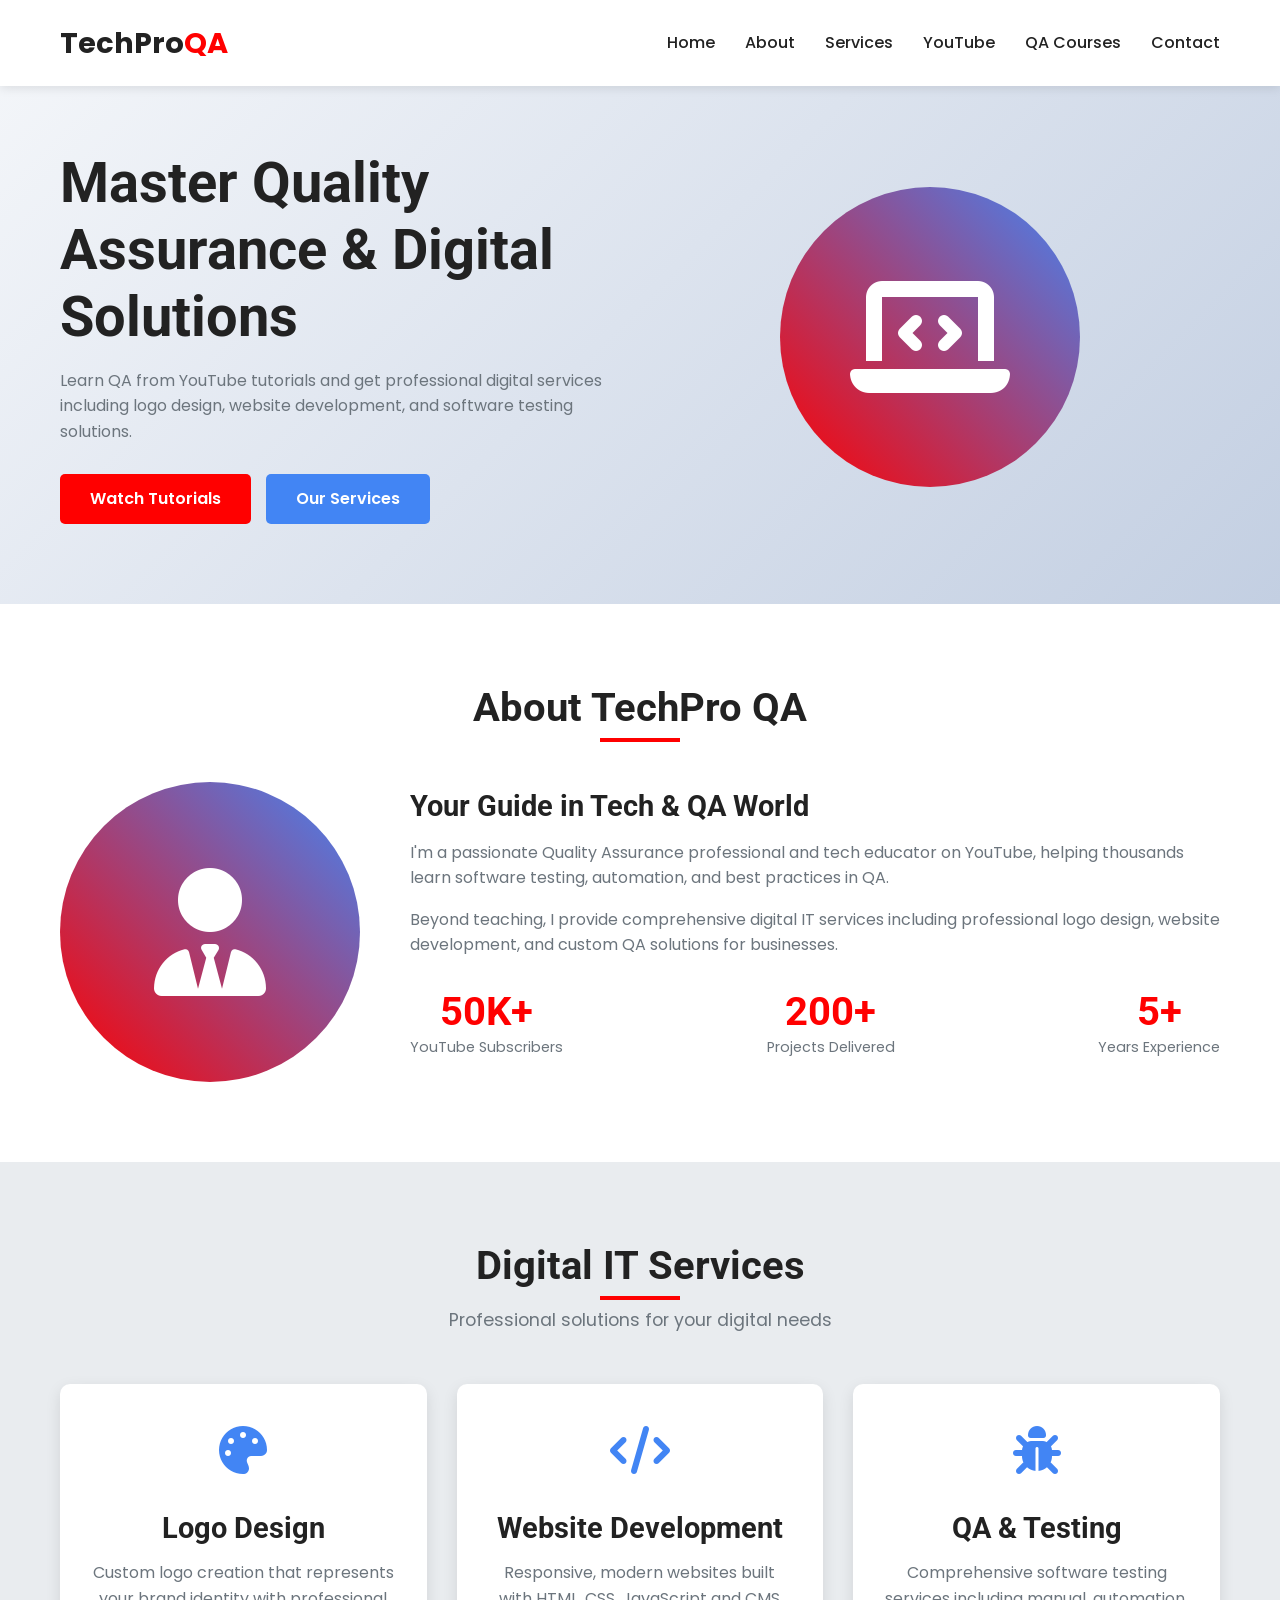
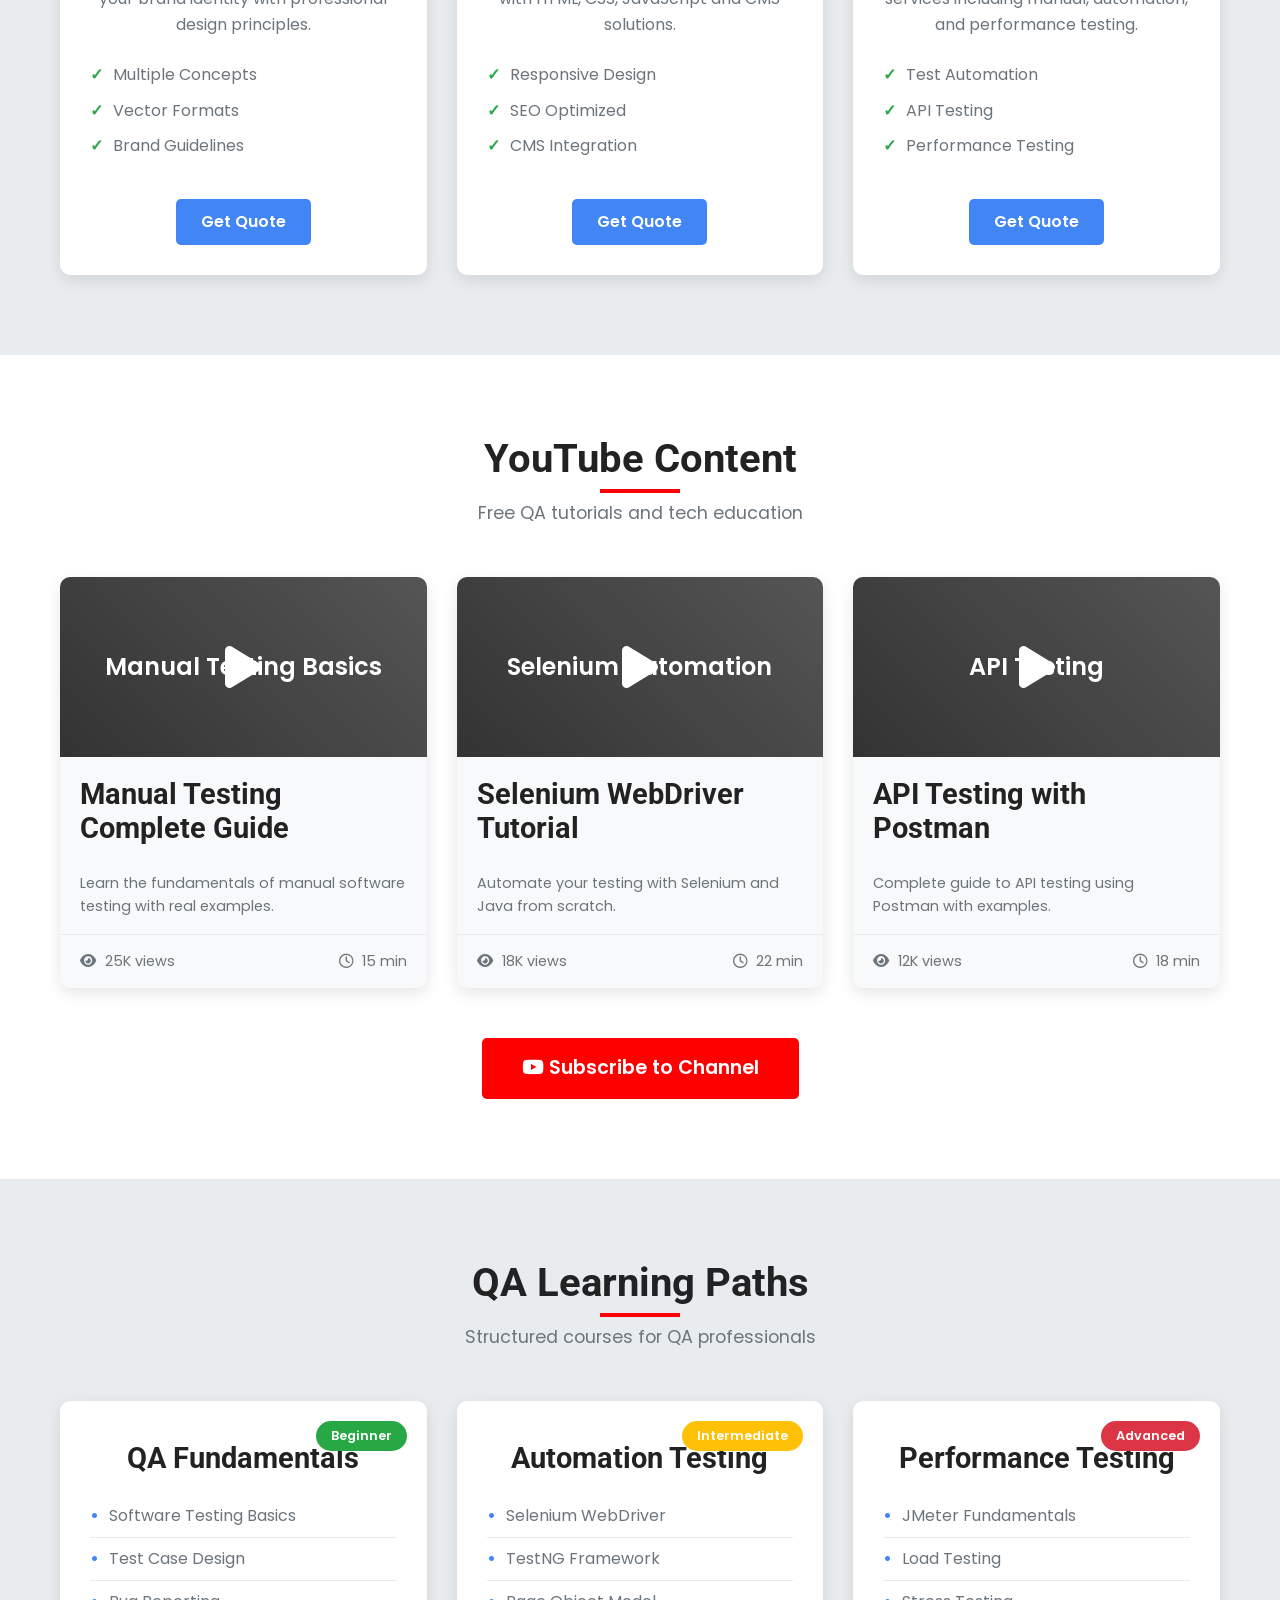
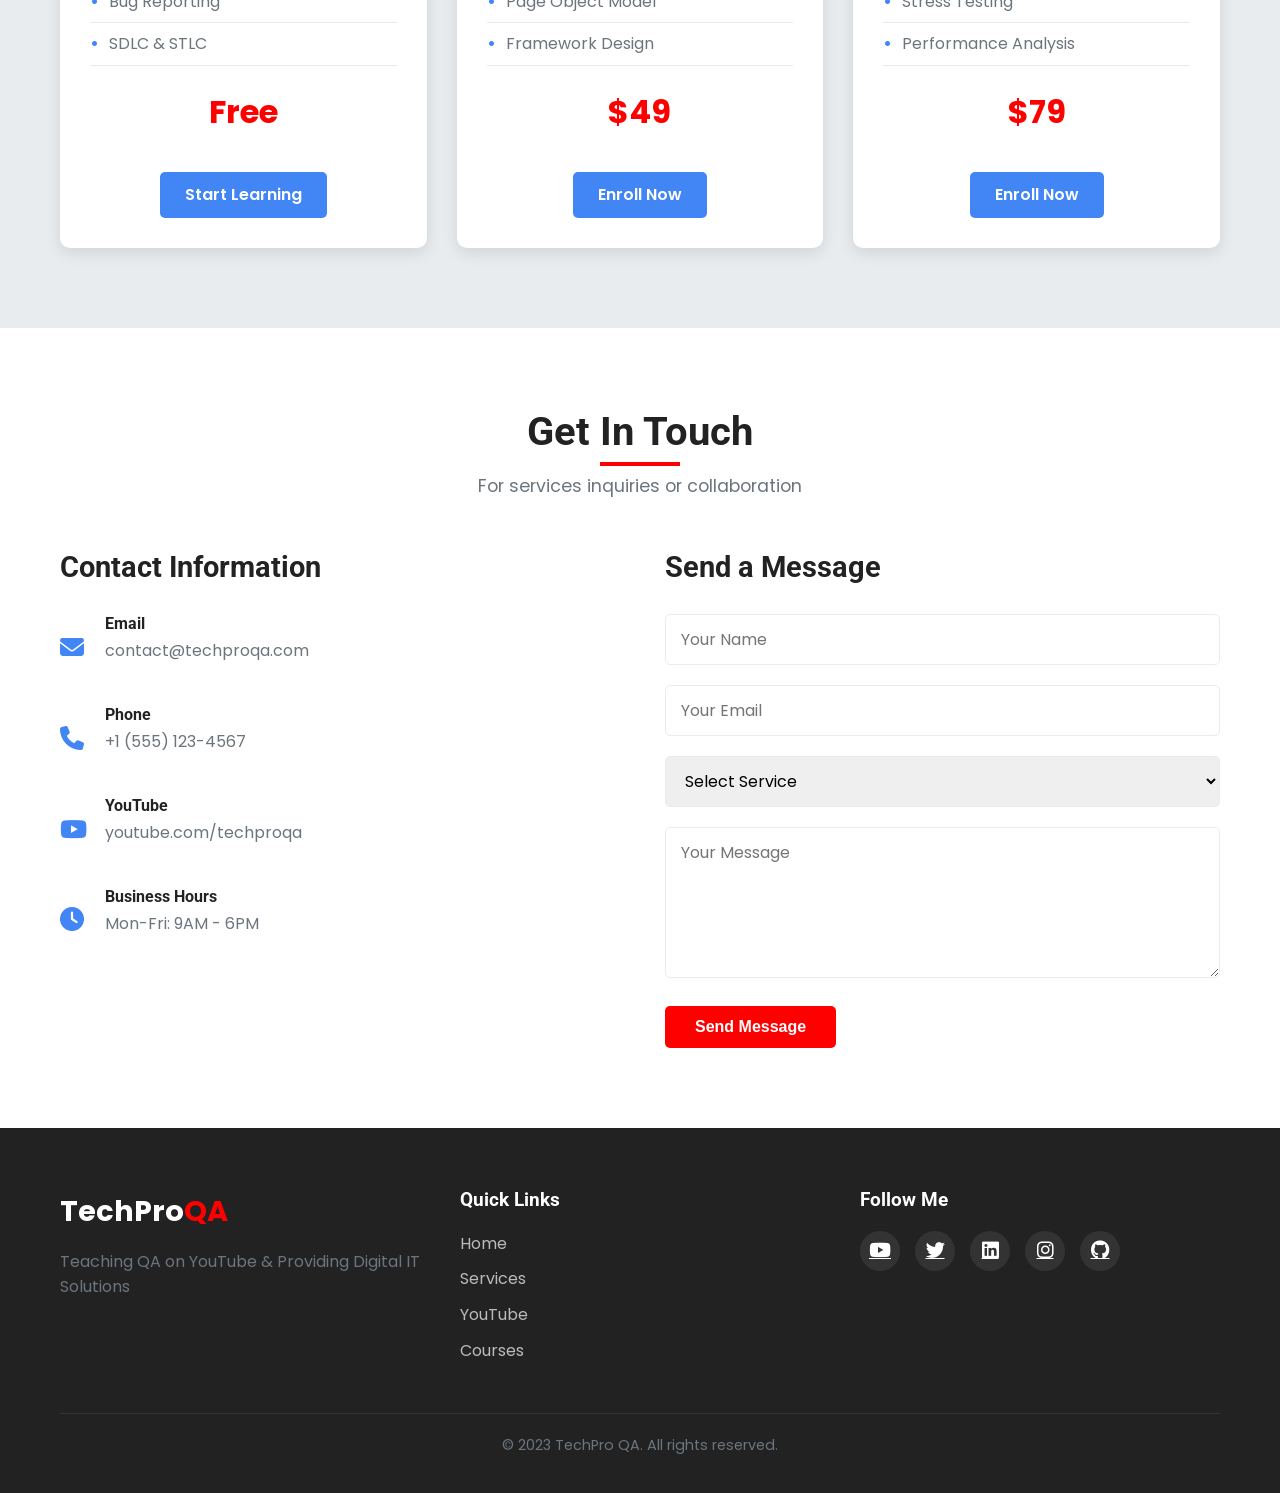
==== index.html @ 47aaaa1b "Add files via upload" ====
<!DOCTYPE html>
<html lang="en">
<head>
    <meta charset="UTF-8">
    <meta name="viewport" content="width=device-width, initial-scale=1.0">
    <title>Cyber Rishimuni QA | YouTube Educator & Digital Services</title>
    <link rel="stylesheet" href="https://cdnjs.cloudflare.com/ajax/libs/font-awesome/6.4.0/css/all.min.css">
    <link rel="stylesheet" href="style.css">
    <link rel="preconnect" href="https://fonts.googleapis.com">
    <link rel="preconnect" href="https://fonts.gstatic.com" crossorigin>
    <link href="https://fonts.googleapis.com/css2?family=Poppins:wght@300;400;500;600;700&family=Roboto:wght@400;500;700&display=swap" rel="stylesheet">
</head>
<body>
    <!-- Navigation -->
    <nav class="navbar">
        <div class="container">
            <a href="#" class="logo">TechPro<span>QA</span></a>
            <div class="nav-toggle" id="navToggle">
                <span></span>
                <span></span>
                <span></span>
            </div>
            <ul class="nav-menu" id="navMenu">
                <li><a href="#home">Home</a></li>
                <li><a href="#about">About</a></li>
                <li><a href="#services">Services</a></li>
                <li><a href="#youtube">YouTube</a></li>
                <li><a href="#courses">QA Courses</a></li>
                <li><a href="#contact">Contact</a></li>
            </ul>
        </div>
    </nav>

    <!-- Hero Section -->
    <section class="hero" id="home">
        <div class="container">
            <div class="hero-content">
                <h1>Master Quality Assurance & Digital Solutions</h1>
                <p>Learn QA from YouTube tutorials and get professional digital services including logo design, website development, and software testing solutions.</p>
                <div class="hero-buttons">
                    <a href="#youtube" class="btn btn-primary">Watch Tutorials</a>
                    <a href="#services" class="btn btn-secondary">Our Services</a>
                </div>
            </div>
            <div class="hero-image">
                <div class="image-placeholder">
                    <i class="fas fa-laptop-code"></i>
                </div>
            </div>
        </div>
    </section>

    <!-- About Section -->
    <section class="about" id="about">
        <div class="container">
            <h2 class="section-title">About TechPro QA</h2>
            <div class="about-content">
                <div class="about-image">
                    <div class="image-placeholder">
                        <i class="fas fa-user-tie"></i>
                    </div>
                </div>
                <div class="about-text">
                    <h3>Your Guide in Tech & QA World</h3>
                    <p>I'm a passionate Quality Assurance professional and tech educator on YouTube, helping thousands learn software testing, automation, and best practices in QA.</p>
                    <p>Beyond teaching, I provide comprehensive digital IT services including professional logo design, website development, and custom QA solutions for businesses.</p>
                    <div class="stats">
                        <div class="stat-item">
                            <h4>50K+</h4>
                            <p>YouTube Subscribers</p>
                        </div>
                        <div class="stat-item">
                            <h4>200+</h4>
                            <p>Projects Delivered</p>
                        </div>
                        <div class="stat-item">
                            <h4>5+</h4>
                            <p>Years Experience</p>
                        </div>
                    </div>
                </div>
            </div>
        </div>
    </section>

    <!-- Services Section -->
    <section class="services" id="services">
        <div class="container">
            <h2 class="section-title">Digital IT Services</h2>
            <p class="section-subtitle">Professional solutions for your digital needs</p>
            
            <div class="services-grid">
                <div class="service-card">
                    <div class="service-icon">
                        <i class="fas fa-palette"></i>
                    </div>
                    <h3>Logo Design</h3>
                    <p>Custom logo creation that represents your brand identity with professional design principles.</p>
                    <ul>
                        <li>Multiple Concepts</li>
                        <li>Vector Formats</li>
                        <li>Brand Guidelines</li>
                    </ul>
                    <a href="#contact" class="btn-service">Get Quote</a>
                </div>
                
                <div class="service-card">
                    <div class="service-icon">
                        <i class="fas fa-code"></i>
                    </div>
                    <h3>Website Development</h3>
                    <p>Responsive, modern websites built with HTML, CSS, JavaScript and CMS solutions.</p>
                    <ul>
                        <li>Responsive Design</li>
                        <li>SEO Optimized</li>
                        <li>CMS Integration</li>
                    </ul>
                    <a href="#contact" class="btn-service">Get Quote</a>
                </div>
                
                <div class="service-card">
                    <div class="service-icon">
                        <i class="fas fa-bug"></i>
                    </div>
                    <h3>QA & Testing</h3>
                    <p>Comprehensive software testing services including manual, automation, and performance testing.</p>
                    <ul>
                        <li>Test Automation</li>
                        <li>API Testing</li>
                        <li>Performance Testing</li>
                    </ul>
                    <a href="#contact" class="btn-service">Get Quote</a>
                </div>
            </div>
        </div>
    </section>

    <!-- YouTube Section -->
    <section class="youtube" id="youtube">
        <div class="container">
            <h2 class="section-title">YouTube Content</h2>
            <p class="section-subtitle">Free QA tutorials and tech education</p>
            
            <div class="video-grid">
                <div class="video-card">
                    <div class="video-thumbnail">
                        <i class="fas fa-play"></i>
                        <div class="thumbnail-placeholder">Manual Testing Basics</div>
                    </div>
                    <h3>Manual Testing Complete Guide</h3>
                    <p>Learn the fundamentals of manual software testing with real examples.</p>
                    <div class="video-meta">
                        <span><i class="fas fa-eye"></i> 25K views</span>
                        <span><i class="far fa-clock"></i> 15 min</span>
                    </div>
                </div>
                
                <div class="video-card">
                    <div class="video-thumbnail">
                        <i class="fas fa-play"></i>
                        <div class="thumbnail-placeholder">Selenium Automation</div>
                    </div>
                    <h3>Selenium WebDriver Tutorial</h3>
                    <p>Automate your testing with Selenium and Java from scratch.</p>
                    <div class="video-meta">
                        <span><i class="fas fa-eye"></i> 18K views</span>
                        <span><i class="far fa-clock"></i> 22 min</span>
                    </div>
                </div>
                
                <div class="video-card">
                    <div class="video-thumbnail">
                        <i class="fas fa-play"></i>
                        <div class="thumbnail-placeholder">API Testing</div>
                    </div>
                    <h3>API Testing with Postman</h3>
                    <p>Complete guide to API testing using Postman with examples.</p>
                    <div class="video-meta">
                        <span><i class="fas fa-eye"></i> 12K views</span>
                        <span><i class="far fa-clock"></i> 18 min</span>
                    </div>
                </div>
            </div>
            
            <div class="youtube-cta">
                <a href="https://youtube.com" target="_blank" class="btn btn-youtube">
                    <i class="fab fa-youtube"></i> Subscribe to Channel
                </a>
            </div>
        </div>
    </section>

    <!-- Courses Section -->
    <section class="courses" id="courses">
        <div class="container">
            <h2 class="section-title">QA Learning Paths</h2>
            <p class="section-subtitle">Structured courses for QA professionals</p>
            
            <div class="courses-grid">
                <div class="course-card">
                    <div class="course-level beginner">Beginner</div>
                    <h3>QA Fundamentals</h3>
                    <ul>
                        <li>Software Testing Basics</li>
                        <li>Test Case Design</li>
                        <li>Bug Reporting</li>
                        <li>SDLC & STLC</li>
                    </ul>
                    <div class="course-price">Free</div>
                    <a href="#" class="btn-course">Start Learning</a>
                </div>
                
                <div class="course-card">
                    <div class="course-level intermediate">Intermediate</div>
                    <h3>Automation Testing</h3>
                    <ul>
                        <li>Selenium WebDriver</li>
                        <li>TestNG Framework</li>
                        <li>Page Object Model</li>
                        <li>Framework Design</li>
                    </ul>
                    <div class="course-price">$49</div>
                    <a href="#" class="btn-course">Enroll Now</a>
                </div>
                
                <div class="course-card">
                    <div class="course-level advanced">Advanced</div>
                    <h3>Performance Testing</h3>
                    <ul>
                        <li>JMeter Fundamentals</li>
                        <li>Load Testing</li>
                        <li>Stress Testing</li>
                        <li>Performance Analysis</li>
                    </ul>
                    <div class="course-price">$79</div>
                    <a href="#" class="btn-course">Enroll Now</a>
                </div>
            </div>
        </div>
    </section>

    <!-- Contact Section -->
    <section class="contact" id="contact">
        <div class="container">
            <h2 class="section-title">Get In Touch</h2>
            <p class="section-subtitle">For services inquiries or collaboration</p>
            
            <div class="contact-container">
                <div class="contact-info">
                    <h3>Contact Information</h3>
                    <div class="contact-item">
                        <i class="fas fa-envelope"></i>
                        <div>
                            <h4>Email</h4>
                            <p>contact@techproqa.com</p>
                        </div>
                    </div>
                    <div class="contact-item">
                        <i class="fas fa-phone"></i>
                        <div>
                            <h4>Phone</h4>
                            <p>+1 (555) 123-4567</p>
                        </div>
                    </div>
                    <div class="contact-item">
                        <i class="fab fa-youtube"></i>
                        <div>
                            <h4>YouTube</h4>
                            <p>youtube.com/techproqa</p>
                        </div>
                    </div>
                    <div class="contact-item">
                        <i class="fas fa-clock"></i>
                        <div>
                            <h4>Business Hours</h4>
                            <p>Mon-Fri: 9AM - 6PM</p>
                        </div>
                    </div>
                </div>
                
                <div class="contact-form">
                    <h3>Send a Message</h3>
                    <form id="contactForm">
                        <div class="form-group">
                            <input type="text" id="name" placeholder="Your Name" required>
                        </div>
                        <div class="form-group">
                            <input type="email" id="email" placeholder="Your Email" required>
                        </div>
                        <div class="form-group">
                            <select id="service" required>
                                <option value="">Select Service</option>
                                <option value="logo">Logo Design</option>
                                <option value="website">Website Development</option>
                                <option value="qa">QA Services</option>
                                <option value="collab">YouTube Collaboration</option>
                                <option value="other">Other</option>
                            </select>
                        </div>
                        <div class="form-group">
                            <textarea id="message" rows="5" placeholder="Your Message" required></textarea>
                        </div>
                        <button type="submit" class="btn btn-primary">Send Message</button>
                    </form>
                </div>
            </div>
        </div>
    </section>

    <!-- Footer -->
    <footer class="footer">
        <div class="container">
            <div class="footer-content">
                <div class="footer-logo">
                    <a href="#" class="logo">TechPro<span>QA</span></a>
                    <p>Teaching QA on YouTube & Providing Digital IT Solutions</p>
                </div>
                <div class="footer-links">
                    <h4>Quick Links</h4>
                    <ul>
                        <li><a href="#home">Home</a></li>
                        <li><a href="#services">Services</a></li>
                        <li><a href="#youtube">YouTube</a></li>
                        <li><a href="#courses">Courses</a></li>
                    </ul>
                </div>
                <div class="footer-social">
                    <h4>Follow Me</h4>
                    <div class="social-icons">
                        <a href="#"><i class="fab fa-youtube"></i></a>
                        <a href="#"><i class="fab fa-twitter"></i></a>
                        <a href="#"><i class="fab fa-linkedin"></i></a>
                        <a href="#"><i class="fab fa-instagram"></i></a>
                        <a href="#"><i class="fab fa-github"></i></a>
                    </div>
                </div>
            </div>
            <div class="footer-bottom">
                <p>&copy; 2023 TechPro QA. All rights reserved.</p>
            </div>
        </div>
    </footer>

    <script src="script.js"></script>
</body>
</html>
---- style.css ----
/* Reset & Base Styles */
* {
    margin: 0;
    padding: 0;
    box-sizing: border-box;
}

:root {
    --primary: #FF0000;
    --secondary: #4285F4;
    --dark: #222222;
    --light: #f8f9fa;
    --gray: #6c757d;
    --light-gray: #e9ecef;
    --success: #28a745;
    --warning: #ffc107;
    --danger: #dc3545;
}

body {
    font-family: 'Poppins', sans-serif;
    line-height: 1.6;
    color: var(--dark);
    background-color: var(--light);
}

.container {
    width: 100%;
    max-width: 1200px;
    margin: 0 auto;
    padding: 0 20px;
}

/* Typography */
h1, h2, h3, h4 {
    font-family: 'Roboto', sans-serif;
    font-weight: 700;
    line-height: 1.2;
}

h1 {
    font-size: 3.5rem;
    margin-bottom: 1rem;
}

h2 {
    font-size: 2.5rem;
    margin-bottom: 1rem;
}

h3 {
    font-size: 1.8rem;
    margin-bottom: 1rem;
}

p {
    margin-bottom: 1rem;
    color: var(--gray);
}

.section-title {
    text-align: center;
    margin-bottom: 1rem;
    position: relative;
}

.section-title::after {
    content: '';
    position: absolute;
    bottom: -10px;
    left: 50%;
    transform: translateX(-50%);
    width: 80px;
    height: 4px;
    background: var(--primary);
}

.section-subtitle {
    text-align: center;
    margin-bottom: 3rem;
    font-size: 1.1rem;
}

/* Buttons */
.btn {
    display: inline-block;
    padding: 12px 30px;
    border-radius: 5px;
    text-decoration: none;
    font-weight: 600;
    transition: all 0.3s ease;
    border: none;
    cursor: pointer;
    font-size: 1rem;
}

.btn-primary {
    background-color: var(--primary);
    color: white;
}

.btn-primary:hover {
    background-color: #cc0000;
    transform: translateY(-3px);
    box-shadow: 0 10px 20px rgba(255, 0, 0, 0.2);
}

.btn-secondary {
    background-color: var(--secondary);
    color: white;
}

.btn-secondary:hover {
    background-color: #3367d6;
    transform: translateY(-3px);
}

.btn-youtube {
    background-color: var(--primary);
    color: white;
    font-size: 1.2rem;
    padding: 15px 40px;
}

.btn-youtube:hover {
    background-color: #cc0000;
    transform: scale(1.05);
}

.btn-service, .btn-course {
    display: inline-block;
    padding: 10px 25px;
    background-color: var(--secondary);
    color: white;
    text-decoration: none;
    border-radius: 5px;
    font-weight: 600;
    margin-top: 15px;
    transition: all 0.3s ease;
}

.btn-service:hover, .btn-course:hover {
    background-color: #3367d6;
    transform: translateY(-3px);
}

/* Navigation */
.navbar {
    background-color: white;
    box-shadow: 0 2px 10px rgba(0, 0, 0, 0.1);
    position: fixed;
    top: 0;
    left: 0;
    width: 100%;
    z-index: 1000;
}

.navbar .container {
    display: flex;
    justify-content: space-between;
    align-items: center;
    padding: 20px;
}

.logo {
    font-size: 1.8rem;
    font-weight: 700;
    text-decoration: none;
    color: var(--dark);
}

.logo span {
    color: var(--primary);
}

.nav-menu {
    display: flex;
    list-style: none;
}

.nav-menu li {
    margin-left: 30px;
}

.nav-menu a {
    text-decoration: none;
    color: var(--dark);
    font-weight: 500;
    transition: color 0.3s ease;
}

.nav-menu a:hover {
    color: var(--primary);
}

.nav-toggle {
    display: none;
    flex-direction: column;
    cursor: pointer;
}

.nav-toggle span {
    width: 25px;
    height: 3px;
    background-color: var(--dark);
    margin: 3px 0;
    transition: 0.3s;
}

/* Hero Section */
.hero {
    padding: 150px 0 80px;
    background: linear-gradient(135deg, #f5f7fa 0%, #c3cfe2 100%);
}

.hero .container {
    display: flex;
    align-items: center;
    justify-content: space-between;
}

.hero-content {
    flex: 1;
    max-width: 600px;
}

.hero-image {
    flex: 1;
    display: flex;
    justify-content: center;
}

.image-placeholder {
    width: 300px;
    height: 300px;
    background: linear-gradient(45deg, var(--primary), var(--secondary));
    border-radius: 50%;
    display: flex;
    align-items: center;
    justify-content: center;
    color: white;
    font-size: 8rem;
}

.hero-buttons {
    display: flex;
    gap: 15px;
    margin-top: 30px;
}

/* About Section */
.about {
    padding: 80px 0;
    background-color: white;
}

.about-content {
    display: flex;
    align-items: center;
    gap: 50px;
    margin-top: 50px;
}

.about-text {
    flex: 1;
}

.stats {
    display: flex;
    justify-content: space-between;
    margin-top: 30px;
}

.stat-item {
    text-align: center;
}

.stat-item h4 {
    font-size: 2.5rem;
    color: var(--primary);
}

.stat-item p {
    font-size: 0.9rem;
    color: var(--gray);
}

/* Services Section */
.services {
    padding: 80px 0;
    background-color: var(--light-gray);
}

.services-grid {
    display: grid;
    grid-template-columns: repeat(auto-fit, minmax(300px, 1fr));
    gap: 30px;
    margin-top: 50px;
}

.service-card {
    background-color: white;
    padding: 30px;
    border-radius: 10px;
    box-shadow: 0 5px 15px rgba(0, 0, 0, 0.1);
    transition: transform 0.3s ease;
    text-align: center;
}

.service-card:hover {
    transform: translateY(-10px);
}

.service-icon {
    font-size: 3rem;
    color: var(--secondary);
    margin-bottom: 20px;
}

.service-card h3 {
    margin-bottom: 15px;
}

.service-card ul {
    list-style: none;
    margin: 20px 0;
    text-align: left;
}

.service-card ul li {
    padding: 5px 0;
    color: var(--gray);
}

.service-card ul li:before {
    content: "✓";
    color: var(--success);
    font-weight: bold;
    margin-right: 10px;
}

/* YouTube Section */
.youtube {
    padding: 80px 0;
    background-color: white;
}

.video-grid {
    display: grid;
    grid-template-columns: repeat(auto-fit, minmax(300px, 1fr));
    gap: 30px;
    margin-top: 50px;
}

.video-card {
    background-color: var(--light);
    border-radius: 10px;
    overflow: hidden;
    box-shadow: 0 5px 15px rgba(0, 0, 0, 0.1);
    transition: transform 0.3s ease;
}

.video-card:hover {
    transform: translateY(-10px);
}

.video-thumbnail {
    height: 180px;
    background: linear-gradient(45deg, #333, #555);
    position: relative;
    display: flex;
    align-items: center;
    justify-content: center;
    color: white;
}

.video-thumbnail i {
    font-size: 3rem;
    position: absolute;
    z-index: 2;
}

.thumbnail-placeholder {
    font-size: 1.5rem;
    font-weight: 600;
    text-align: center;
    z-index: 1;
}

.video-card h3 {
    padding: 20px 20px 10px;
}

.video-card p {
    padding: 0 20px;
    font-size: 0.9rem;
}

.video-meta {
    padding: 15px 20px;
    display: flex;
    justify-content: space-between;
    border-top: 1px solid var(--light-gray);
    font-size: 0.9rem;
    color: var(--gray);
}

.video-meta i {
    margin-right: 5px;
}

.youtube-cta {
    text-align: center;
    margin-top: 50px;
}

/* Courses Section */
.courses {
    padding: 80px 0;
    background-color: var(--light-gray);
}

.courses-grid {
    display: grid;
    grid-template-columns: repeat(auto-fit, minmax(300px, 1fr));
    gap: 30px;
    margin-top: 50px;
}

.course-card {
    background-color: white;
    padding: 30px;
    border-radius: 10px;
    box-shadow: 0 5px 15px rgba(0, 0, 0, 0.1);
    text-align: center;
    position: relative;
    transition: transform 0.3s ease;
}

.course-card:hover {
    transform: translateY(-10px);
}

.course-level {
    position: absolute;
    top: 20px;
    right: 20px;
    padding: 5px 15px;
    border-radius: 20px;
    font-size: 0.8rem;
    font-weight: 600;
    color: white;
}

.course-level.beginner {
    background-color: var(--success);
}

.course-level.intermediate {
    background-color: var(--warning);
}

.course-level.advanced {
    background-color: var(--danger);
}

.course-card h3 {
    margin-top: 10px;
}

.course-card ul {
    list-style: none;
    margin: 20px 0;
    text-align: left;
}

.course-card ul li {
    padding: 8px 0;
    color: var(--gray);
    border-bottom: 1px solid var(--light-gray);
}

.course-card ul li:before {
    content: "•";
    color: var(--secondary);
    font-weight: bold;
    margin-right: 10px;
}

.course-price {
    font-size: 2rem;
    font-weight: 700;
    color: var(--primary);
    margin: 20px 0;
}

/* Contact Section */
.contact {
    padding: 80px 0;
    background-color: white;
}

.contact-container {
    display: grid;
    grid-template-columns: repeat(auto-fit, minmax(300px, 1fr));
    gap: 50px;
    margin-top: 50px;
}

.contact-info h3, .contact-form h3 {
    margin-bottom: 30px;
}

.contact-item {
    display: flex;
    align-items: center;
    margin-bottom: 25px;
}

.contact-item i {
    font-size: 1.5rem;
    color: var(--secondary);
    margin-right: 15px;
    width: 30px;
}

.contact-item h4 {
    font-size: 1rem;
    margin-bottom: 5px;
}

.form-group {
    margin-bottom: 20px;
}

.form-group input,
.form-group select,
.form-group textarea {
    width: 100%;
    padding: 12px 15px;
    border: 1px solid var(--light-gray);
    border-radius: 5px;
    font-family: 'Poppins', sans-serif;
    font-size: 1rem;
    transition: border 0.3s ease;
}

.form-group input:focus,
.form-group select:focus,
.form-group textarea:focus {
    outline: none;
    border-color: var(--secondary);
}

/* Footer */
.footer {
    background-color: var(--dark);
    color: white;
    padding: 60px 0 20px;
}

.footer-content {
    display: grid;
    grid-template-columns: repeat(auto-fit, minmax(250px, 1fr));
    gap: 40px;
    margin-bottom: 40px;
}

.footer-logo .logo {
    color: white;
    font-size: 1.8rem;
    margin-bottom: 15px;
    display: inline-block;
}

.footer-links h4, .footer-social h4 {
    margin-bottom: 20px;
    font-size: 1.2rem;
}

.footer-links ul {
    list-style: none;
}

.footer-links ul li {
    margin-bottom: 10px;
}

.footer-links ul li a {
    color: #bbb;
    text-decoration: none;
    transition: color 0.3s ease;
}

.footer-links ul li a:hover {
    color: white;
}

.social-icons {
    display: flex;
    gap: 15px;
}

.social-icons a {
    display: inline-flex;
    align-items: center;
    justify-content: center;
    width: 40px;
    height: 40px;
    background-color: #333;
    border-radius: 50%;
    color: white;
    font-size: 1.2rem;
    transition: all 0.3s ease;
}

.social-icons a:hover {
    background-color: var(--primary);
    transform: translateY(-5px);
}

.footer-bottom {
    text-align: center;
    padding-top: 20px;
    border-top: 1px solid #333;
    color: #bbb;
    font-size: 0.9rem;
}

/* Responsive Design */
@media (max-width: 992px) {
    h1 {
        font-size: 2.8rem;
    }
    
    h2 {
        font-size: 2.2rem;
    }
    
    .hero .container, .about-content {
        flex-direction: column;
        text-align: center;
    }
    
    .hero-image, .about-image {
        margin-top: 50px;
    }
    
    .stats {
        justify-content: space-around;
    }
}

@media (max-width: 768px) {
    .nav-toggle {
        display: flex;
    }
    
    .nav-menu {
        position: fixed;
        top: 70px;
        left: -100%;
        flex-direction: column;
        background-color: white;
        width: 100%;
        text-align: center;
        transition: 0.3s;
        box-shadow: 0 10px 27px rgba(0, 0, 0, 0.05);
        padding: 20px 0;
    }
    
    .nav-menu.active {
        left: 0;
    }
    
    .nav-menu li {
        margin: 15px 0;
    }
    
    .hero {
        padding: 120px 0 60px;
    }
    
    .hero-buttons {
        flex-direction: column;
        align-items: center;
    }
    
    .btn {
        width: 100%;
        text-align: center;
        margin-bottom: 10px;
    }
}

@media (max-width: 576px) {
    h1 {
        font-size: 2.2rem;
    }
    
    h2 {
        font-size: 1.8rem;
    }
    
    .image-placeholder {
        width: 250px;
        height: 250px;
        font-size: 6rem;
    }
    
    .stats {
        flex-direction: column;
        gap: 20px;
    }
}
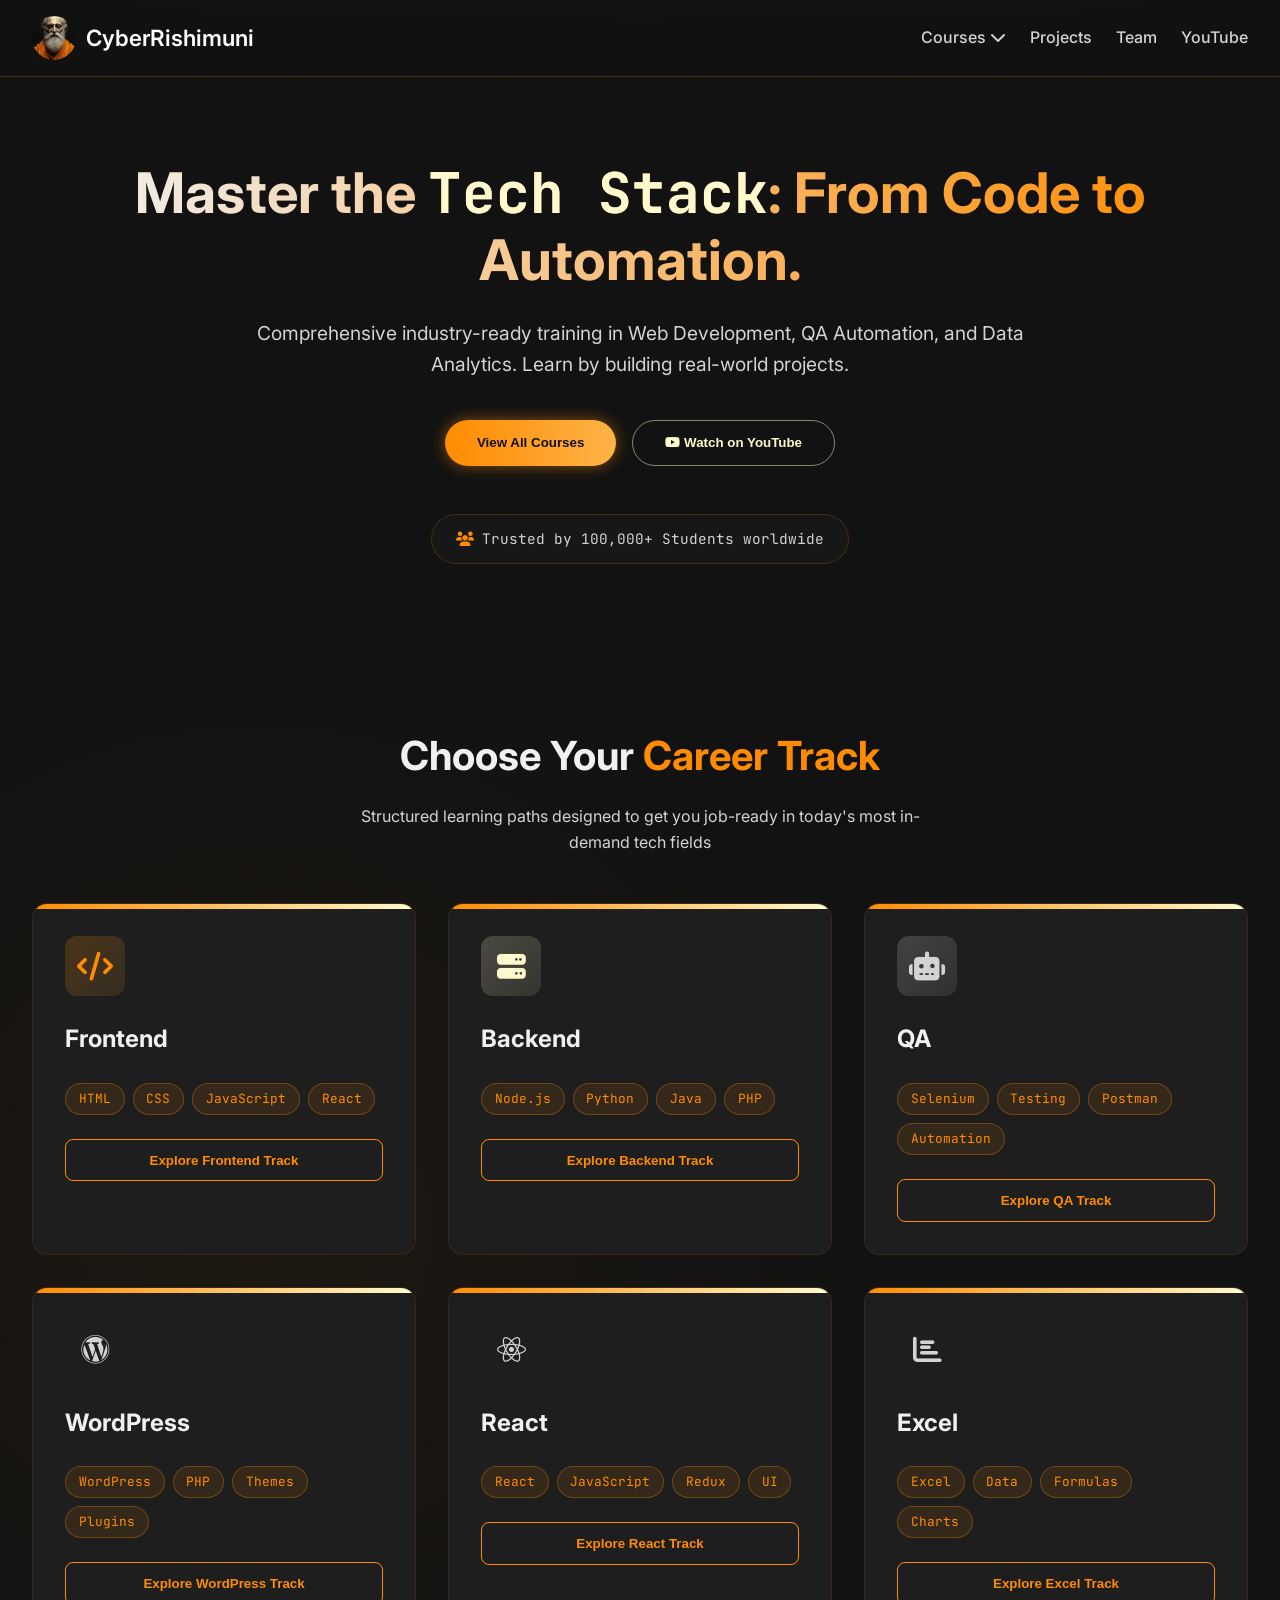
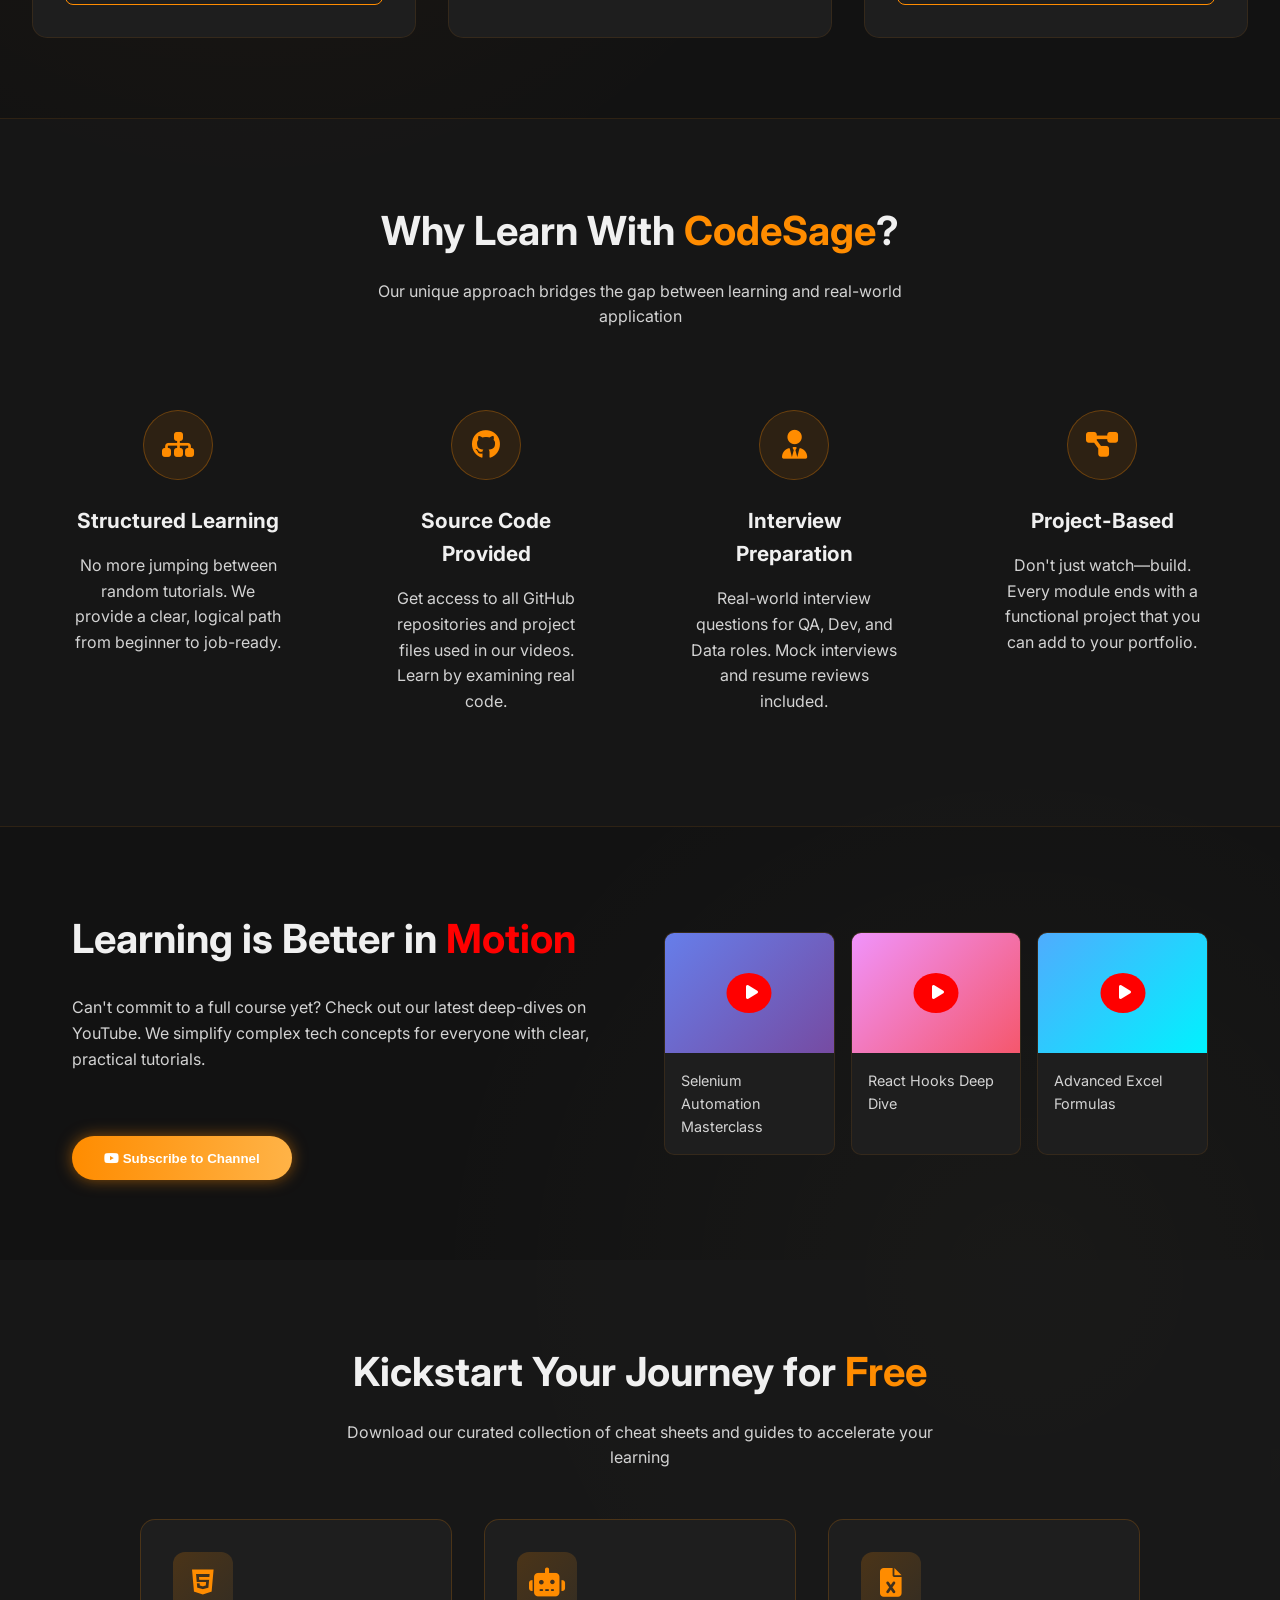
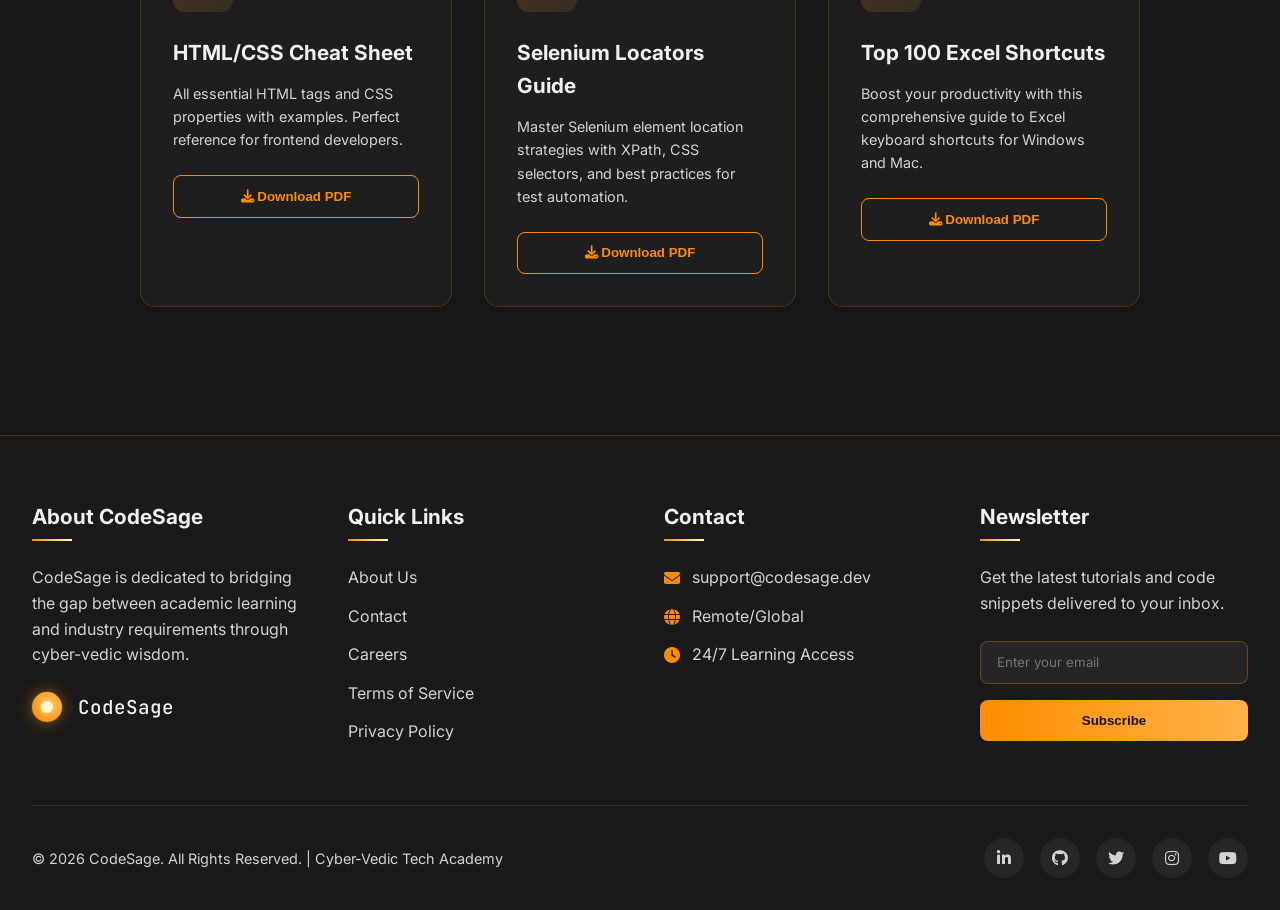
==== commit 5a1db6a1: "Add files via upload" ====
--- a/index.html
+++ b/index.html
@@ -3,344 +3,337 @@
 <head>
     <meta charset="UTF-8">
     <meta name="viewport" content="width=device-width, initial-scale=1.0">
-    <title>Cyber Rishimuni QA | YouTube Educator & Digital Services</title>
+    <title>CodeSage | Cyber-Vedic Tech Academy</title>
     <link rel="stylesheet" href="https://cdnjs.cloudflare.com/ajax/libs/font-awesome/6.4.0/css/all.min.css">
-    <link rel="stylesheet" href="style.css">
     <link rel="preconnect" href="https://fonts.googleapis.com">
     <link rel="preconnect" href="https://fonts.gstatic.com" crossorigin>
-    <link href="https://fonts.googleapis.com/css2?family=Poppins:wght@300;400;500;600;700&family=Roboto:wght@400;500;700&display=swap" rel="stylesheet">
+    <link rel="stylesheet" href="style.css">
+    <link href="https://fonts.googleapis.com/css2?family=Inter:wght@300;400;500;600;700&family=JetBrains+Mono:wght@300;400;500&display=swap" rel="stylesheet">
+    <link rel="stylesheet" href="style.css">
 </head>
 <body>
-    <!-- Navigation -->
-    <nav class="navbar">
-        <div class="container">
-            <a href="#" class="logo">TechPro<span>QA</span></a>
-            <div class="nav-toggle" id="navToggle">
-                <span></span>
-                <span></span>
-                <span></span>
-            </div>
-            <ul class="nav-menu" id="navMenu">
-                <li><a href="#home">Home</a></li>
-                <li><a href="#about">About</a></li>
-                <li><a href="#services">Services</a></li>
-                <li><a href="#youtube">YouTube</a></li>
-                <li><a href="#courses">QA Courses</a></li>
-                <li><a href="#contact">Contact</a></li>
-            </ul>
-        </div>
-    </nav>
-
+    <!-- Circuit Background Pattern -->
+    <div class="circuit-bg"></div>
+    
+    <!-- Cyber-Vedic Header -->
+    <header class="cyber-header">
+        <div class="header-container">
+           <a href="#" class="logo"
+   style="
+     display:flex;
+     align-items:center;
+     gap:10px;
+     text-decoration:none;
+     font-family:Inter, sans-serif;
+     font-weight:600;
+     font-size:clamp(1rem, 2.5vw, 1.4rem);
+     color:#fff;
+   ">
+
+    <div class="logo-iconimg"
+         style="
+           width:clamp(32px, 5vw, 44px);
+           height:clamp(32px, 5vw, 44px);
+           border-radius:50%;
+           overflow:hidden;
+           flex-shrink:0;
+         ">
+        <img src="image.jpg"
+             alt="CyberRishimuni Logo"
+             style="
+               width:100%;
+               height:100%;
+               object-fit:cover;
+               display:block;
+             ">
+    </div>
+
+    <span style="white-space:nowrap;">CyberRishimuni</span>
+</a>
+
+            
+            <nav class="nav-menu">
+                <ul class="nav-links">
+                    <li class="dropdown">
+                        <a href="#">Courses <i class="fas fa-chevron-down"></i></a>
+                        <div class="dropdown-content">
+                            <a href="#">Web Development</a>
+                            <a href="#">Software Testing</a>
+                            <a href="#">Data Analytics</a>
+                        </div>
+                    </li>
+                    <li><a href="learn.html">Projects</a></li>
+                    <li><a href="team.html">Team</a></li>
+                    <li><a href="#">YouTube</a></li>
+                </ul>
+            </nav>
+            
+        </div>
+        
+   
+    </header>
+    
     <!-- Hero Section -->
-    <section class="hero" id="home">
-        <div class="container">
-            <div class="hero-content">
-                <h1>Master Quality Assurance & Digital Solutions</h1>
-                <p>Learn QA from YouTube tutorials and get professional digital services including logo design, website development, and software testing solutions.</p>
-                <div class="hero-buttons">
-                    <a href="#youtube" class="btn btn-primary">Watch Tutorials</a>
-                    <a href="#services" class="btn btn-secondary">Our Services</a>
-                </div>
-            </div>
-            <div class="hero-image">
-                <div class="image-placeholder">
-                    <i class="fas fa-laptop-code"></i>
-                </div>
-            </div>
-        </div>
-    </section>
-
-    <!-- About Section -->
-    <section class="about" id="about">
-        <div class="container">
-            <h2 class="section-title">About TechPro QA</h2>
-            <div class="about-content">
-                <div class="about-image">
-                    <div class="image-placeholder">
-                        <i class="fas fa-user-tie"></i>
+    <section class="hero">
+        <h1>Master the <span>Tech Stack</span>: From Code to Automation.</h1>
+        <p>Comprehensive industry-ready training in Web Development, QA Automation, and Data Analytics. Learn by building real-world projects.</p>
+        
+        <div class="hero-buttons">
+            <button class="btn-primary">View All Courses</button>
+            <button class="btn-secondary"><i class="fab fa-youtube"></i> Watch on YouTube</button>
+        </div>
+        
+        <div class="trust-badge">
+            <i class="fas fa-users"></i>
+            <span>Trusted by 100,000+ Students worldwide</span>
+        </div>
+    </section>
+    
+    <!-- Career Tracks Section -->
+    <section class="career-tracks">
+        <div class="section-header">
+            <h2>Choose Your <span style="color: var(--saffron);">Career Track</span></h2>
+            <p>Structured learning paths designed to get you job-ready in today's most in-demand tech fields</p>
+        </div>
+        
+     <div class="tracks-container"> <div class="track-card track-1"> <div class="circuit-hover"></div> <div class="track-icon"> <i class="fas fa-code"></i> </div> <h3>Frontend</h3> <div class="tech-stack"> <span class="tech-tag">HTML</span> <span class="tech-tag">CSS</span> <span class="tech-tag">JavaScript</span> <span class="tech-tag">React</span> </div> <button class="btn-track">Explore Frontend Track</button> </div>
+     <div class="track-card track-2">
+    <div class="circuit-hover"></div>
+    <div class="track-icon">
+        <i class="fas fa-server"></i>
+    </div>
+    <h3>Backend</h3>
+    <div class="tech-stack">
+        <span class="tech-tag">Node.js</span>
+        <span class="tech-tag">Python</span>
+        <span class="tech-tag">Java</span>
+        <span class="tech-tag">PHP</span>
+    </div>
+    <button class="btn-track">Explore Backend Track</button>
+</div>
+
+<div class="track-card track-3">
+    <div class="circuit-hover"></div>
+    <div class="track-icon">
+        <i class="fas fa-robot"></i>
+    </div>
+    <h3>QA</h3>
+    <div class="tech-stack">
+        <span class="tech-tag">Selenium</span>
+        <span class="tech-tag">Testing</span>
+        <span class="tech-tag">Postman</span>
+        <span class="tech-tag">Automation</span>
+    </div>
+    <button class="btn-track">Explore QA Track</button>
+</div>
+
+<div class="track-card track-4">
+    <div class="circuit-hover"></div>
+    <div class="track-icon">
+        <i class="fab fa-wordpress"></i>
+    </div>
+    <h3>WordPress</h3>
+    <div class="tech-stack">
+        <span class="tech-tag">WordPress</span>
+        <span class="tech-tag">PHP</span>
+        <span class="tech-tag">Themes</span>
+        <span class="tech-tag">Plugins</span>
+    </div>
+    <button class="btn-track">Explore WordPress Track</button>
+</div>
+
+<div class="track-card track-5">
+    <div class="circuit-hover"></div>
+    <div class="track-icon">
+        <i class="fab fa-react"></i>
+    </div>
+    <h3>React</h3>
+    <div class="tech-stack">
+        <span class="tech-tag">React</span>
+        <span class="tech-tag">JavaScript</span>
+        <span class="tech-tag">Redux</span>
+        <span class="tech-tag">UI</span>
+    </div>
+    <button class="btn-track">Explore React Track</button>
+</div>
+
+<div class="track-card track-6">
+    <div class="circuit-hover"></div>
+    <div class="track-icon">
+        <i class="fas fa-chart-bar"></i>
+    </div>
+    <h3>Excel</h3>
+    <div class="tech-stack">
+        <span class="tech-tag">Excel</span>
+        <span class="tech-tag">Data</span>
+        <span class="tech-tag">Formulas</span>
+        <span class="tech-tag">Charts</span>
+    </div>
+    <button class="btn-track">Explore Excel Track</button>
+</div>
+    </section>
+    
+    <!-- Why Learn With Us Section -->
+    <section class="value-props">
+        <div class="section-header">
+            <h2>Why Learn With <span style="color: var(--saffron);">CodeSage</span>?</h2>
+            <p>Our unique approach bridges the gap between learning and real-world application</p>
+        </div>
+        
+        <div class="props-container">
+            <div class="prop-card">
+                <div class="prop-icon">
+                    <i class="fas fa-sitemap"></i>
+                </div>
+                <h3>Structured Learning</h3>
+                <p>No more jumping between random tutorials. We provide a clear, logical path from beginner to job-ready.</p>
+            </div>
+            
+            <div class="prop-card">
+                <div class="prop-icon">
+                    <i class="fab fa-github"></i>
+                </div>
+                <h3>Source Code Provided</h3>
+                <p>Get access to all GitHub repositories and project files used in our videos. Learn by examining real code.</p>
+            </div>
+            
+            <div class="prop-card">
+                <div class="prop-icon">
+                    <i class="fas fa-user-tie"></i>
+                </div>
+                <h3>Interview Preparation</h3>
+                <p>Real-world interview questions for QA, Dev, and Data roles. Mock interviews and resume reviews included.</p>
+            </div>
+            
+            <div class="prop-card">
+                <div class="prop-icon">
+                    <i class="fas fa-project-diagram"></i>
+                </div>
+                <h3>Project-Based</h3>
+                <p>Don't just watch—build. Every module ends with a functional project that you can add to your portfolio.</p>
+            </div>
+        </div>
+    </section>
+    
+    <!-- YouTube Integration -->
+    <section class="youtube-section">
+        <div class="youtube-container">
+            <div class="youtube-content">
+                <h2>Learning is Better in <span style="color: #FF0000;">Motion</span></h2>
+                <p>Can't commit to a full course yet? Check out our latest deep-dives on YouTube. We simplify complex tech concepts for everyone with clear, practical tutorials.</p>
+                <button class="btn-primary btn-youtube"><i class="fab fa-youtube"></i> Subscribe to Channel</button>
+            </div>
+            
+            <div class="video-grid">
+                <div class="video-thumb">
+                    <div class="thumb-img" style="background: linear-gradient(135deg, #667eea 0%, #764ba2 100%);"></div>
+                    <div class="thumb-title">Selenium Automation Masterclass</div>
+                </div>
+                <div class="video-thumb">
+                    <div class="thumb-img" style="background: linear-gradient(135deg, #f093fb 0%, #f5576c 100%);"></div>
+                    <div class="thumb-title">React Hooks Deep Dive</div>
+                </div>
+                <div class="video-thumb">
+                    <div class="thumb-img" style="background: linear-gradient(135deg, #4facfe 0%, #00f2fe 100%);"></div>
+                    <div class="thumb-title">Advanced Excel Formulas</div>
+                </div>
+            </div>
+        </div>
+    </section>
+    
+    <!-- Resource Library -->
+    <section class="resources">
+        <div class="resources-container">
+            <h2>Kickstart Your Journey for <span style="color: var(--saffron);">Free</span></h2>
+            <p>Download our curated collection of cheat sheets and guides to accelerate your learning</p>
+            
+            <div class="resource-cards">
+                <div class="resource-card">
+                    <div class="resource-icon">
+                        <i class="fab fa-html5"></i>
                     </div>
-                </div>
-                <div class="about-text">
-                    <h3>Your Guide in Tech & QA World</h3>
-                    <p>I'm a passionate Quality Assurance professional and tech educator on YouTube, helping thousands learn software testing, automation, and best practices in QA.</p>
-                    <p>Beyond teaching, I provide comprehensive digital IT services including professional logo design, website development, and custom QA solutions for businesses.</p>
-                    <div class="stats">
-                        <div class="stat-item">
-                            <h4>50K+</h4>
-                            <p>YouTube Subscribers</p>
-                        </div>
-                        <div class="stat-item">
-                            <h4>200+</h4>
-                            <p>Projects Delivered</p>
-                        </div>
-                        <div class="stat-item">
-                            <h4>5+</h4>
-                            <p>Years Experience</p>
-                        </div>
+                    <h3>HTML/CSS Cheat Sheet</h3>
+                    <p>All essential HTML tags and CSS properties with examples. Perfect reference for frontend developers.</p>
+                    <button class="btn-download"><i class="fas fa-download"></i> Download PDF</button>
+                </div>
+                
+                <div class="resource-card">
+                    <div class="resource-icon">
+                        <i class="fas fa-robot"></i>
                     </div>
-                </div>
-            </div>
-        </div>
-    </section>
-
-    <!-- Services Section -->
-    <section class="services" id="services">
-        <div class="container">
-            <h2 class="section-title">Digital IT Services</h2>
-            <p class="section-subtitle">Professional solutions for your digital needs</p>
-            
-            <div class="services-grid">
-                <div class="service-card">
-                    <div class="service-icon">
-                        <i class="fas fa-palette"></i>
+                    <h3>Selenium Locators Guide</h3>
+                    <p>Master Selenium element location strategies with XPath, CSS selectors, and best practices for test automation.</p>
+                    <button class="btn-download"><i class="fas fa-download"></i> Download PDF</button>
+                </div>
+                
+                <div class="resource-card">
+                    <div class="resource-icon">
+                        <i class="fas fa-file-excel"></i>
                     </div>
-                    <h3>Logo Design</h3>
-                    <p>Custom logo creation that represents your brand identity with professional design principles.</p>
-                    <ul>
-                        <li>Multiple Concepts</li>
-                        <li>Vector Formats</li>
-                        <li>Brand Guidelines</li>
-                    </ul>
-                    <a href="#contact" class="btn-service">Get Quote</a>
-                </div>
-                
-                <div class="service-card">
-                    <div class="service-icon">
-                        <i class="fas fa-code"></i>
-                    </div>
-                    <h3>Website Development</h3>
-                    <p>Responsive, modern websites built with HTML, CSS, JavaScript and CMS solutions.</p>
-                    <ul>
-                        <li>Responsive Design</li>
-                        <li>SEO Optimized</li>
-                        <li>CMS Integration</li>
-                    </ul>
-                    <a href="#contact" class="btn-service">Get Quote</a>
-                </div>
-                
-                <div class="service-card">
-                    <div class="service-icon">
-                        <i class="fas fa-bug"></i>
-                    </div>
-                    <h3>QA & Testing</h3>
-                    <p>Comprehensive software testing services including manual, automation, and performance testing.</p>
-                    <ul>
-                        <li>Test Automation</li>
-                        <li>API Testing</li>
-                        <li>Performance Testing</li>
-                    </ul>
-                    <a href="#contact" class="btn-service">Get Quote</a>
-                </div>
-            </div>
-        </div>
-    </section>
-
-    <!-- YouTube Section -->
-    <section class="youtube" id="youtube">
-        <div class="container">
-            <h2 class="section-title">YouTube Content</h2>
-            <p class="section-subtitle">Free QA tutorials and tech education</p>
-            
-            <div class="video-grid">
-                <div class="video-card">
-                    <div class="video-thumbnail">
-                        <i class="fas fa-play"></i>
-                        <div class="thumbnail-placeholder">Manual Testing Basics</div>
-                    </div>
-                    <h3>Manual Testing Complete Guide</h3>
-                    <p>Learn the fundamentals of manual software testing with real examples.</p>
-                    <div class="video-meta">
-                        <span><i class="fas fa-eye"></i> 25K views</span>
-                        <span><i class="far fa-clock"></i> 15 min</span>
-                    </div>
-                </div>
-                
-                <div class="video-card">
-                    <div class="video-thumbnail">
-                        <i class="fas fa-play"></i>
-                        <div class="thumbnail-placeholder">Selenium Automation</div>
-                    </div>
-                    <h3>Selenium WebDriver Tutorial</h3>
-                    <p>Automate your testing with Selenium and Java from scratch.</p>
-                    <div class="video-meta">
-                        <span><i class="fas fa-eye"></i> 18K views</span>
-                        <span><i class="far fa-clock"></i> 22 min</span>
-                    </div>
-                </div>
-                
-                <div class="video-card">
-                    <div class="video-thumbnail">
-                        <i class="fas fa-play"></i>
-                        <div class="thumbnail-placeholder">API Testing</div>
-                    </div>
-                    <h3>API Testing with Postman</h3>
-                    <p>Complete guide to API testing using Postman with examples.</p>
-                    <div class="video-meta">
-                        <span><i class="fas fa-eye"></i> 12K views</span>
-                        <span><i class="far fa-clock"></i> 18 min</span>
-                    </div>
-                </div>
-            </div>
-            
-            <div class="youtube-cta">
-                <a href="https://youtube.com" target="_blank" class="btn btn-youtube">
-                    <i class="fab fa-youtube"></i> Subscribe to Channel
-                </a>
-            </div>
-        </div>
-    </section>
-
-    <!-- Courses Section -->
-    <section class="courses" id="courses">
-        <div class="container">
-            <h2 class="section-title">QA Learning Paths</h2>
-            <p class="section-subtitle">Structured courses for QA professionals</p>
-            
-            <div class="courses-grid">
-                <div class="course-card">
-                    <div class="course-level beginner">Beginner</div>
-                    <h3>QA Fundamentals</h3>
-                    <ul>
-                        <li>Software Testing Basics</li>
-                        <li>Test Case Design</li>
-                        <li>Bug Reporting</li>
-                        <li>SDLC & STLC</li>
-                    </ul>
-                    <div class="course-price">Free</div>
-                    <a href="#" class="btn-course">Start Learning</a>
-                </div>
-                
-                <div class="course-card">
-                    <div class="course-level intermediate">Intermediate</div>
-                    <h3>Automation Testing</h3>
-                    <ul>
-                        <li>Selenium WebDriver</li>
-                        <li>TestNG Framework</li>
-                        <li>Page Object Model</li>
-                        <li>Framework Design</li>
-                    </ul>
-                    <div class="course-price">$49</div>
-                    <a href="#" class="btn-course">Enroll Now</a>
-                </div>
-                
-                <div class="course-card">
-                    <div class="course-level advanced">Advanced</div>
-                    <h3>Performance Testing</h3>
-                    <ul>
-                        <li>JMeter Fundamentals</li>
-                        <li>Load Testing</li>
-                        <li>Stress Testing</li>
-                        <li>Performance Analysis</li>
-                    </ul>
-                    <div class="course-price">$79</div>
-                    <a href="#" class="btn-course">Enroll Now</a>
-                </div>
-            </div>
-        </div>
-    </section>
-
-    <!-- Contact Section -->
-    <section class="contact" id="contact">
-        <div class="container">
-            <h2 class="section-title">Get In Touch</h2>
-            <p class="section-subtitle">For services inquiries or collaboration</p>
-            
-            <div class="contact-container">
-                <div class="contact-info">
-                    <h3>Contact Information</h3>
-                    <div class="contact-item">
-                        <i class="fas fa-envelope"></i>
-                        <div>
-                            <h4>Email</h4>
-                            <p>contact@techproqa.com</p>
-                        </div>
-                    </div>
-                    <div class="contact-item">
-                        <i class="fas fa-phone"></i>
-                        <div>
-                            <h4>Phone</h4>
-                            <p>+1 (555) 123-4567</p>
-                        </div>
-                    </div>
-                    <div class="contact-item">
-                        <i class="fab fa-youtube"></i>
-                        <div>
-                            <h4>YouTube</h4>
-                            <p>youtube.com/techproqa</p>
-                        </div>
-                    </div>
-                    <div class="contact-item">
-                        <i class="fas fa-clock"></i>
-                        <div>
-                            <h4>Business Hours</h4>
-                            <p>Mon-Fri: 9AM - 6PM</p>
-                        </div>
-                    </div>
-                </div>
-                
-                <div class="contact-form">
-                    <h3>Send a Message</h3>
-                    <form id="contactForm">
-                        <div class="form-group">
-                            <input type="text" id="name" placeholder="Your Name" required>
-                        </div>
-                        <div class="form-group">
-                            <input type="email" id="email" placeholder="Your Email" required>
-                        </div>
-                        <div class="form-group">
-                            <select id="service" required>
-                                <option value="">Select Service</option>
-                                <option value="logo">Logo Design</option>
-                                <option value="website">Website Development</option>
-                                <option value="qa">QA Services</option>
-                                <option value="collab">YouTube Collaboration</option>
-                                <option value="other">Other</option>
-                            </select>
-                        </div>
-                        <div class="form-group">
-                            <textarea id="message" rows="5" placeholder="Your Message" required></textarea>
-                        </div>
-                        <button type="submit" class="btn btn-primary">Send Message</button>
-                    </form>
-                </div>
-            </div>
-        </div>
-    </section>
-
+                    <h3>Top 100 Excel Shortcuts</h3>
+                    <p>Boost your productivity with this comprehensive guide to Excel keyboard shortcuts for Windows and Mac.</p>
+                    <button class="btn-download"><i class="fas fa-download"></i> Download PDF</button>
+                </div>
+            </div>
+        </div>
+    </section>
+    
     <!-- Footer -->
     <footer class="footer">
-        <div class="container">
-            <div class="footer-content">
-                <div class="footer-logo">
-                    <a href="#" class="logo">TechPro<span>QA</span></a>
-                    <p>Teaching QA on YouTube & Providing Digital IT Solutions</p>
-                </div>
-                <div class="footer-links">
-                    <h4>Quick Links</h4>
-                    <ul>
-                        <li><a href="#home">Home</a></li>
-                        <li><a href="#services">Services</a></li>
-                        <li><a href="#youtube">YouTube</a></li>
-                        <li><a href="#courses">Courses</a></li>
-                    </ul>
-                </div>
-                <div class="footer-social">
-                    <h4>Follow Me</h4>
-                    <div class="social-icons">
-                        <a href="#"><i class="fab fa-youtube"></i></a>
-                        <a href="#"><i class="fab fa-twitter"></i></a>
-                        <a href="#"><i class="fab fa-linkedin"></i></a>
-                        <a href="#"><i class="fab fa-instagram"></i></a>
-                        <a href="#"><i class="fab fa-github"></i></a>
-                    </div>
-                </div>
-            </div>
-            <div class="footer-bottom">
-                <p>&copy; 2023 TechPro QA. All rights reserved.</p>
+        <div class="footer-container">
+            <div class="footer-column">
+                <h3>About CodeSage</h3>
+                <p style="color: var(--silver-text); margin-bottom: 1.5rem;">CodeSage is dedicated to bridging the gap between academic learning and industry requirements through cyber-vedic wisdom.</p>
+                <div class="logo" style="font-size: 1.2rem;">
+                    <div class="logo-icon" style="width: 30px; height: 30px;"></div>
+                    CodeSage
+                </div>
+            </div>
+            
+            <div class="footer-column">
+                <h3>Quick Links</h3>
+                <ul class="footer-links">
+                    <li><a href="#">About Us</a></li>
+                    <li><a href="#">Contact</a></li>
+                    <li><a href="#">Careers</a></li>
+                    <li><a href="#">Terms of Service</a></li>
+                    <li><a href="#">Privacy Policy</a></li>
+                </ul>
+            </div>
+            
+            <div class="footer-column">
+                <h3>Contact</h3>
+                <div class="contact-info">
+                    <p><i class="fas fa-envelope"></i> support@codesage.dev</p>
+                    <p><i class="fas fa-globe"></i> Remote/Global</p>
+                    <p><i class="fas fa-clock"></i> 24/7 Learning Access</p>
+                </div>
+            </div>
+            
+            <div class="footer-column">
+                <h3>Newsletter</h3>
+                <p style="color: var(--silver-text); margin-bottom: 1.5rem;">Get the latest tutorials and code snippets delivered to your inbox.</p>
+                <div class="newsletter">
+                    <input type="email" placeholder="Enter your email">
+                    <button class="btn-subscribe">Subscribe</button>
+                </div>
+            </div>
+        </div>
+        
+        <div class="footer-bottom">
+            <div class="copyright">
+                © 2026 CodeSage. All Rights Reserved. | Cyber-Vedic Tech Academy
+            </div>
+            <div class="social-icons">
+                <a href="#"><i class="fab fa-linkedin-in"></i></a>
+                <a href="#"><i class="fab fa-github"></i></a>
+                <a href="#"><i class="fab fa-twitter"></i></a>
+                <a href="#"><i class="fab fa-instagram"></i></a>
+                <a href="#"><i class="fab fa-youtube"></i></a>
             </div>
         </div>
     </footer>
-
-    <script src="script.js"></script>
+    
+  
 </body>
 </html>
--- a/style.css
+++ b/style.css
@@ -1,715 +1,959 @@
-/* Reset & Base Styles */
-* {
-    margin: 0;
-    padding: 0;
-    box-sizing: border-box;
-}
 
-:root {
-    --primary: #FF0000;
-    --secondary: #4285F4;
-    --dark: #222222;
-    --light: #f8f9fa;
-    --gray: #6c757d;
-    --light-gray: #e9ecef;
-    --success: #28a745;
-    --warning: #ffc107;
-    --danger: #dc3545;
-}
-
-body {
-    font-family: 'Poppins', sans-serif;
-    line-height: 1.6;
-    color: var(--dark);
-    background-color: var(--light);
-}
-
-.container {
-    width: 100%;
-    max-width: 1200px;
-    margin: 0 auto;
-    padding: 0 20px;
-}
-
-/* Typography */
-h1, h2, h3, h4 {
-    font-family: 'Roboto', sans-serif;
-    font-weight: 700;
-    line-height: 1.2;
-}
-
-h1 {
-    font-size: 3.5rem;
-    margin-bottom: 1rem;
-}
-
-h2 {
-    font-size: 2.5rem;
-    margin-bottom: 1rem;
-}
-
-h3 {
-    font-size: 1.8rem;
-    margin-bottom: 1rem;
-}
-
-p {
-    margin-bottom: 1rem;
-    color: var(--gray);
-}
-
-.section-title {
-    text-align: center;
-    margin-bottom: 1rem;
-    position: relative;
-}
-
-.section-title::after {
-    content: '';
-    position: absolute;
-    bottom: -10px;
-    left: 50%;
-    transform: translateX(-50%);
-    width: 80px;
-    height: 4px;
-    background: var(--primary);
-}
-
-.section-subtitle {
-    text-align: center;
-    margin-bottom: 3rem;
-    font-size: 1.1rem;
-}
-
-/* Buttons */
-.btn {
-    display: inline-block;
-    padding: 12px 30px;
-    border-radius: 5px;
-    text-decoration: none;
-    font-weight: 600;
-    transition: all 0.3s ease;
-    border: none;
-    cursor: pointer;
-    font-size: 1rem;
-}
-
-.btn-primary {
-    background-color: var(--primary);
-    color: white;
-}
-
-.btn-primary:hover {
-    background-color: #cc0000;
-    transform: translateY(-3px);
-    box-shadow: 0 10px 20px rgba(255, 0, 0, 0.2);
-}
-
-.btn-secondary {
-    background-color: var(--secondary);
-    color: white;
-}
-
-.btn-secondary:hover {
-    background-color: #3367d6;
-    transform: translateY(-3px);
-}
-
-.btn-youtube {
-    background-color: var(--primary);
-    color: white;
-    font-size: 1.2rem;
-    padding: 15px 40px;
-}
-
-.btn-youtube:hover {
-    background-color: #cc0000;
-    transform: scale(1.05);
-}
-
-.btn-service, .btn-course {
-    display: inline-block;
-    padding: 10px 25px;
-    background-color: var(--secondary);
-    color: white;
-    text-decoration: none;
-    border-radius: 5px;
-    font-weight: 600;
-    margin-top: 15px;
-    transition: all 0.3s ease;
-}
-
-.btn-service:hover, .btn-course:hover {
-    background-color: #3367d6;
-    transform: translateY(-3px);
-}
-
-/* Navigation */
-.navbar {
-    background-color: white;
-    box-shadow: 0 2px 10px rgba(0, 0, 0, 0.1);
-    position: fixed;
-    top: 0;
-    left: 0;
-    width: 100%;
-    z-index: 1000;
-}
-
-.navbar .container {
-    display: flex;
-    justify-content: space-between;
-    align-items: center;
-    padding: 20px;
-}
-
-.logo {
-    font-size: 1.8rem;
-    font-weight: 700;
-    text-decoration: none;
-    color: var(--dark);
-}
-
-.logo span {
-    color: var(--primary);
-}
-
-.nav-menu {
-    display: flex;
-    list-style: none;
-}
-
-.nav-menu li {
-    margin-left: 30px;
-}
-
-.nav-menu a {
-    text-decoration: none;
-    color: var(--dark);
-    font-weight: 500;
-    transition: color 0.3s ease;
-}
-
-.nav-menu a:hover {
-    color: var(--primary);
-}
-
-.nav-toggle {
-    display: none;
-    flex-direction: column;
-    cursor: pointer;
-}
-
-.nav-toggle span {
-    width: 25px;
-    height: 3px;
-    background-color: var(--dark);
-    margin: 3px 0;
-    transition: 0.3s;
-}
-
-/* Hero Section */
-.hero {
-    padding: 150px 0 80px;
-    background: linear-gradient(135deg, #f5f7fa 0%, #c3cfe2 100%);
-}
-
-.hero .container {
-    display: flex;
-    align-items: center;
-    justify-content: space-between;
-}
-
-.hero-content {
-    flex: 1;
-    max-width: 600px;
-}
-
-.hero-image {
-    flex: 1;
-    display: flex;
-    justify-content: center;
-}
-
-.image-placeholder {
-    width: 300px;
-    height: 300px;
-    background: linear-gradient(45deg, var(--primary), var(--secondary));
-    border-radius: 50%;
-    display: flex;
-    align-items: center;
-    justify-content: center;
-    color: white;
-    font-size: 8rem;
-}
-
-.hero-buttons {
-    display: flex;
-    gap: 15px;
-    margin-top: 30px;
-}
-
-/* About Section */
-.about {
-    padding: 80px 0;
-    background-color: white;
-}
-
-.about-content {
-    display: flex;
-    align-items: center;
-    gap: 50px;
-    margin-top: 50px;
-}
-
-.about-text {
-    flex: 1;
-}
-
-.stats {
-    display: flex;
-    justify-content: space-between;
-    margin-top: 30px;
-}
-
-.stat-item {
-    text-align: center;
-}
-
-.stat-item h4 {
-    font-size: 2.5rem;
-    color: var(--primary);
-}
-
-.stat-item p {
-    font-size: 0.9rem;
-    color: var(--gray);
-}
-
-/* Services Section */
-.services {
-    padding: 80px 0;
-    background-color: var(--light-gray);
-}
-
-.services-grid {
-    display: grid;
-    grid-template-columns: repeat(auto-fit, minmax(300px, 1fr));
-    gap: 30px;
-    margin-top: 50px;
-}
-
-.service-card {
-    background-color: white;
-    padding: 30px;
-    border-radius: 10px;
-    box-shadow: 0 5px 15px rgba(0, 0, 0, 0.1);
-    transition: transform 0.3s ease;
-    text-align: center;
-}
-
-.service-card:hover {
-    transform: translateY(-10px);
-}
-
-.service-icon {
-    font-size: 3rem;
-    color: var(--secondary);
-    margin-bottom: 20px;
-}
-
-.service-card h3 {
-    margin-bottom: 15px;
-}
-
-.service-card ul {
-    list-style: none;
-    margin: 20px 0;
-    text-align: left;
-}
-
-.service-card ul li {
-    padding: 5px 0;
-    color: var(--gray);
-}
-
-.service-card ul li:before {
-    content: "✓";
-    color: var(--success);
-    font-weight: bold;
-    margin-right: 10px;
-}
-
-/* YouTube Section */
-.youtube {
-    padding: 80px 0;
-    background-color: white;
-}
-
-.video-grid {
-    display: grid;
-    grid-template-columns: repeat(auto-fit, minmax(300px, 1fr));
-    gap: 30px;
-    margin-top: 50px;
-}
-
-.video-card {
-    background-color: var(--light);
-    border-radius: 10px;
-    overflow: hidden;
-    box-shadow: 0 5px 15px rgba(0, 0, 0, 0.1);
-    transition: transform 0.3s ease;
-}
-
-.video-card:hover {
-    transform: translateY(-10px);
-}
-
-.video-thumbnail {
-    height: 180px;
-    background: linear-gradient(45deg, #333, #555);
-    position: relative;
-    display: flex;
-    align-items: center;
-    justify-content: center;
-    color: white;
-}
-
-.video-thumbnail i {
-    font-size: 3rem;
-    position: absolute;
-    z-index: 2;
-}
-
-.thumbnail-placeholder {
-    font-size: 1.5rem;
-    font-weight: 600;
-    text-align: center;
-    z-index: 1;
-}
-
-.video-card h3 {
-    padding: 20px 20px 10px;
-}
-
-.video-card p {
-    padding: 0 20px;
-    font-size: 0.9rem;
-}
-
-.video-meta {
-    padding: 15px 20px;
-    display: flex;
-    justify-content: space-between;
-    border-top: 1px solid var(--light-gray);
-    font-size: 0.9rem;
-    color: var(--gray);
-}
-
-.video-meta i {
-    margin-right: 5px;
-}
-
-.youtube-cta {
-    text-align: center;
-    margin-top: 50px;
-}
-
-/* Courses Section */
-.courses {
-    padding: 80px 0;
-    background-color: var(--light-gray);
-}
-
-.courses-grid {
-    display: grid;
-    grid-template-columns: repeat(auto-fit, minmax(300px, 1fr));
-    gap: 30px;
-    margin-top: 50px;
-}
-
-.course-card {
-    background-color: white;
-    padding: 30px;
-    border-radius: 10px;
-    box-shadow: 0 5px 15px rgba(0, 0, 0, 0.1);
-    text-align: center;
-    position: relative;
-    transition: transform 0.3s ease;
-}
-
-.course-card:hover {
-    transform: translateY(-10px);
-}
-
-.course-level {
-    position: absolute;
-    top: 20px;
-    right: 20px;
-    padding: 5px 15px;
-    border-radius: 20px;
-    font-size: 0.8rem;
-    font-weight: 600;
-    color: white;
-}
-
-.course-level.beginner {
-    background-color: var(--success);
-}
-
-.course-level.intermediate {
-    background-color: var(--warning);
-}
-
-.course-level.advanced {
-    background-color: var(--danger);
-}
-
-.course-card h3 {
-    margin-top: 10px;
-}
-
-.course-card ul {
-    list-style: none;
-    margin: 20px 0;
-    text-align: left;
-}
-
-.course-card ul li {
-    padding: 8px 0;
-    color: var(--gray);
-    border-bottom: 1px solid var(--light-gray);
-}
-
-.course-card ul li:before {
-    content: "•";
-    color: var(--secondary);
-    font-weight: bold;
-    margin-right: 10px;
-}
-
-.course-price {
-    font-size: 2rem;
-    font-weight: 700;
-    color: var(--primary);
-    margin: 20px 0;
-}
-
-/* Contact Section */
-.contact {
-    padding: 80px 0;
-    background-color: white;
-}
-
-.contact-container {
-    display: grid;
-    grid-template-columns: repeat(auto-fit, minmax(300px, 1fr));
-    gap: 50px;
-    margin-top: 50px;
-}
-
-.contact-info h3, .contact-form h3 {
-    margin-bottom: 30px;
-}
-
-.contact-item {
-    display: flex;
-    align-items: center;
-    margin-bottom: 25px;
-}
-
-.contact-item i {
-    font-size: 1.5rem;
-    color: var(--secondary);
-    margin-right: 15px;
-    width: 30px;
-}
-
-.contact-item h4 {
-    font-size: 1rem;
-    margin-bottom: 5px;
-}
-
-.form-group {
-    margin-bottom: 20px;
-}
-
-.form-group input,
-.form-group select,
-.form-group textarea {
-    width: 100%;
-    padding: 12px 15px;
-    border: 1px solid var(--light-gray);
-    border-radius: 5px;
-    font-family: 'Poppins', sans-serif;
-    font-size: 1rem;
-    transition: border 0.3s ease;
-}
-
-.form-group input:focus,
-.form-group select:focus,
-.form-group textarea:focus {
-    outline: none;
-    border-color: var(--secondary);
-}
-
-/* Footer */
-.footer {
-    background-color: var(--dark);
-    color: white;
-    padding: 60px 0 20px;
-}
-
-.footer-content {
-    display: grid;
-    grid-template-columns: repeat(auto-fit, minmax(250px, 1fr));
-    gap: 40px;
-    margin-bottom: 40px;
-}
-
-.footer-logo .logo {
-    color: white;
-    font-size: 1.8rem;
-    margin-bottom: 15px;
-    display: inline-block;
-}
-
-.footer-links h4, .footer-social h4 {
-    margin-bottom: 20px;
-    font-size: 1.2rem;
-}
-
-.footer-links ul {
-    list-style: none;
-}
-
-.footer-links ul li {
-    margin-bottom: 10px;
-}
-
-.footer-links ul li a {
-    color: #bbb;
-    text-decoration: none;
-    transition: color 0.3s ease;
-}
-
-.footer-links ul li a:hover {
-    color: white;
-}
-
-.social-icons {
-    display: flex;
-    gap: 15px;
-}
-
-.social-icons a {
-    display: inline-flex;
-    align-items: center;
-    justify-content: center;
-    width: 40px;
-    height: 40px;
-    background-color: #333;
-    border-radius: 50%;
-    color: white;
-    font-size: 1.2rem;
-    transition: all 0.3s ease;
-}
-
-.social-icons a:hover {
-    background-color: var(--primary);
-    transform: translateY(-5px);
-}
-
-.footer-bottom {
-    text-align: center;
-    padding-top: 20px;
-    border-top: 1px solid #333;
-    color: #bbb;
-    font-size: 0.9rem;
-}
-
-/* Responsive Design */
-@media (max-width: 992px) {
-    h1 {
-        font-size: 2.8rem;
-    }
-    
-    h2 {
-        font-size: 2.2rem;
-    }
-    
-    .hero .container, .about-content {
-        flex-direction: column;
-        text-align: center;
-    }
-    
-    .hero-image, .about-image {
-        margin-top: 50px;
-    }
-    
-    .stats {
-        justify-content: space-around;
-    }
-}
-
-@media (max-width: 768px) {
-    .nav-toggle {
-        display: flex;
-    }
-    
-    .nav-menu {
-        position: fixed;
-        top: 70px;
-        left: -100%;
-        flex-direction: column;
-        background-color: white;
-        width: 100%;
-        text-align: center;
-        transition: 0.3s;
-        box-shadow: 0 10px 27px rgba(0, 0, 0, 0.05);
-        padding: 20px 0;
-    }
-    
-    .nav-menu.active {
-        left: 0;
-    }
-    
-    .nav-menu li {
-        margin: 15px 0;
-    }
-    
-    .hero {
-        padding: 120px 0 60px;
-    }
-    
-    .hero-buttons {
-        flex-direction: column;
-        align-items: center;
-    }
-    
-    .btn {
-        width: 100%;
-        text-align: center;
-        margin-bottom: 10px;
-    }
-}
-
-@media (max-width: 576px) {
-    h1 {
-        font-size: 2.2rem;
-    }
-    
-    h2 {
-        font-size: 1.8rem;
-    }
-    
-    .image-placeholder {
-        width: 250px;
-        height: 250px;
-        font-size: 6rem;
-    }
-    
-    .stats {
-        flex-direction: column;
-        gap: 20px;
-    }
-}+        :root {
+            /* Color Palette from Logo */
+            --void-black: #121212;
+            --deep-charcoal: #1a1a1a;
+            --saffron: #FF8C00;
+            --saffron-glow: #ffb347;
+            --cyber-gold: #FFFACD;
+            --silver-text: #D3D3D3;
+            --off-white: #F0F0F0;
+            --card-bg: #1e1e1e;
+            
+            /* Typography */
+            --font-sans: 'Inter', sans-serif;
+            --font-mono: 'JetBrains Mono', monospace;
+            
+            /* Effects */
+            --glow: 0 0 15px rgba(255, 140, 0, 0.5);
+            --soft-glow: 0 0 10px rgba(255, 250, 205, 0.3);
+            --transition: all 0.3s cubic-bezier(0.4, 0, 0.2, 1);
+        }
+        
+        * {
+            margin: 0;
+            padding: 0;
+            box-sizing: border-box;
+        }
+        
+        html {
+            scroll-behavior: smooth;
+        }
+        
+        body {
+            font-family: var(--font-sans);
+            background-color: var(--void-black);
+            color: var(--silver-text);
+            line-height: 1.6;
+            overflow-x: hidden;
+            background-image: 
+                radial-gradient(circle at 20% 30%, rgba(255, 140, 0, 0.05) 0%, transparent 20%),
+                radial-gradient(circle at 80% 70%, rgba(255, 250, 205, 0.03) 0%, transparent 20%);
+        }
+        
+        /* Circuit Pattern Background */
+        .circuit-bg {
+            position: fixed;
+            top: 0;
+            left: 0;
+            width: 100%;
+            height: 100%;
+            background-image: 
+                linear-gradient(to right, rgba(255, 140, 0, 0.03) 1px, transparent 1px),
+                linear-gradient(to bottom, rgba(255, 140, 0, 0.03) 1px, transparent 1px);
+            background-size: 50px 50px;
+            z-index: -1;
+            opacity: 0.3;
+        }
+        
+        /* Cyber-Vedic Header */
+        .cyber-header {
+            background-color: rgba(18, 18, 18, 0.95);
+            backdrop-filter: blur(10px);
+            border-bottom: 1px solid rgba(255, 140, 0, 0.2);
+            position: fixed;
+            top: 0;
+            width: 100%;
+            z-index: 1000;
+            padding: 1rem 2rem;
+        }
+        
+        .header-container {
+            display: flex;
+            justify-content: space-between;
+            align-items: center;
+            max-width: 1400px;
+            margin: 0 auto;
+        }
+        
+        .logo {
+            display: flex;
+            align-items: center;
+            gap: 1rem;
+            font-family: var(--font-mono);
+            font-weight: 500;
+            font-size: 1.5rem;
+            color: var(--off-white);
+            text-decoration: none;
+        }
+        
+        .logo-icon {
+            width: 40px;
+            height: 40px;
+            background: linear-gradient(45deg, var(--saffron), var(--saffron-glow));
+            border-radius: 50%;
+            display: flex;
+            align-items: center;
+            justify-content: center;
+            position: relative;
+            box-shadow: var(--glow);
+        }
+        
+        .logo-icon::after {
+            content: '';
+            position: absolute;
+            width: 12px;
+            height: 12px;
+            background-color: var(--cyber-gold);
+            border-radius: 50%;
+            box-shadow: 0 0 10px var(--cyber-gold);
+        }
+        
+        .logo-icon::before {
+            content: '';
+            position: absolute;
+            width: 100%;
+            height: 100%;
+            border-radius: 50%;
+            border: 1px solid rgba(255, 255, 255, 0.1);
+            animation: pulse 2s infinite;
+        }
+        
+        @keyframes pulse {
+            0% { transform: scale(1); opacity: 0.5; }
+            50% { transform: scale(1.1); opacity: 0.3; }
+            100% { transform: scale(1); opacity: 0.5; }
+        }
+        
+        .nav-menu {
+            display: flex;
+            align-items: center;
+            gap: 2rem;
+        }
+        
+        .nav-links {
+            display: flex;
+            gap: 1.5rem;
+            list-style: none;
+        }
+        
+        .nav-links a {
+            color: var(--silver-text);
+            text-decoration: none;
+            font-weight: 500;
+            position: relative;
+            padding: 0.5rem 0;
+            transition: var(--transition);
+        }
+        
+        .nav-links a:hover {
+            color: var(--saffron);
+        }
+        
+        .nav-links a::after {
+            content: '';
+            position: absolute;
+            bottom: 0;
+            left: 0;
+            width: 0;
+            height: 2px;
+            background: linear-gradient(to right, var(--saffron), var(--cyber-gold));
+            transition: width 0.3s ease;
+        }
+        
+        .nav-links a:hover::after {
+            width: 100%;
+        }
+        
+        .dropdown {
+            position: relative;
+        }
+        
+        .dropdown-content {
+            display: none;
+            position: absolute;
+            top: 100%;
+            left: 0;
+            background-color: var(--deep-charcoal);
+            min-width: 200px;
+            border-radius: 8px;
+            box-shadow: 0 10px 30px rgba(0, 0, 0, 0.5);
+            border: 1px solid rgba(255, 140, 0, 0.2);
+            overflow: hidden;
+            z-index: 100;
+        }
+        
+        .dropdown:hover .dropdown-content {
+            display: block;
+        }
+        
+        .dropdown-content a {
+            display: block;
+            padding: 0.75rem 1rem;
+            color: var(--silver-text);
+            text-decoration: none;
+            transition: var(--transition);
+            border-bottom: 1px solid rgba(255, 255, 255, 0.05);
+        }
+        
+        .dropdown-content a:last-child {
+            border-bottom: none;
+        }
+        
+        .dropdown-content a:hover {
+            background-color: rgba(255, 140, 0, 0.1);
+            color: var(--saffron);
+            padding-left: 1.5rem;
+        }
+        
+        .header-right {
+            display: flex;
+            align-items: center;
+            gap: 1rem;
+        }
+        
+        .search-bar {
+            position: relative;
+        }
+        
+        .search-bar input {
+            background-color: rgba(26, 26, 26, 0.8);
+            border: 1px solid rgba(255, 140, 0, 0.3);
+            border-radius: 20px;
+            padding: 0.5rem 1rem 0.5rem 2.5rem;
+            color: var(--off-white);
+            font-family: var(--font-sans);
+            width: 200px;
+            transition: var(--transition);
+        }
+        
+        .search-bar input:focus {
+            outline: none;
+            border-color: var(--saffron);
+            box-shadow: var(--soft-glow);
+            width: 250px;
+        }
+        
+        .search-icon {
+            position: absolute;
+            left: 0.8rem;
+            top: 50%;
+            transform: translateY(-50%);
+            color: var(--saffron);
+        }
+        
+        .auth-buttons {
+            display: flex;
+            gap: 0.5rem;
+        }
+        
+        .btn {
+            padding: 0.6rem 1.5rem;
+            border-radius: 30px;
+            font-weight: 600;
+            cursor: pointer;
+            transition: var(--transition);
+            border: none;
+            font-family: var(--font-sans);
+            font-size: 0.9rem;
+        }
+        
+        .btn-login {
+            background-color: transparent;
+            color: var(--saffron);
+            border: 1px solid var(--saffron);
+        }
+        
+        .btn-login:hover {
+            background-color: rgba(255, 140, 0, 0.1);
+            box-shadow: var(--soft-glow);
+        }
+        
+        .btn-signup {
+            background: linear-gradient(to right, var(--saffron), var(--saffron-glow));
+            color: var(--void-black);
+        }
+        
+        .btn-signup:hover {
+            transform: translateY(-2px);
+            box-shadow: var(--glow);
+        }
+        
+       
+        /* Hero Section */
+        .hero {
+            padding: 10rem 2rem 5rem;
+            max-width: 1200px;
+            margin: 0 auto;
+            text-align: center;
+            position: relative;
+        }
+        
+        .hero::before {
+            content: '';
+            position: absolute;
+            top: 0;
+            left: 0;
+            right: 0;
+            height: 1px;
+            background: linear-gradient(to right, transparent, var(--saffron), transparent);
+        }
+        
+        .hero h1 {
+            font-size: 3.5rem;
+            margin-bottom: 1.5rem;
+            background: linear-gradient(to right, var(--off-white), var(--saffron));
+            -webkit-background-clip: text;
+            background-clip: text;
+            color: transparent;
+            line-height: 1.2;
+        }
+        
+        .hero h1 span {
+            font-family: var(--font-mono);
+            color: var(--cyber-gold);
+        }
+        
+        .hero p {
+            font-size: 1.2rem;
+            max-width: 800px;
+            margin: 0 auto 2.5rem;
+            color: var(--silver-text);
+        }
+        
+        .hero-buttons {
+            display: flex;
+            gap: 1rem;
+            justify-content: center;
+            margin-bottom: 3rem;
+        }
+        
+        .btn-primary {
+            background: linear-gradient(to right, var(--saffron), var(--saffron-glow));
+            color: var(--void-black);
+            padding: 0.9rem 2rem;
+            font-weight: 600;
+            border-radius: 30px;
+            border: none;
+            cursor: pointer;
+            transition: var(--transition);
+            box-shadow: var(--glow);
+        }
+        
+        .btn-primary:hover {
+            transform: translateY(-3px);
+            box-shadow: 0 10px 20px rgba(255, 140, 0, 0.3);
+        }
+        
+        .btn-secondary {
+            background-color: transparent;
+            color: var(--cyber-gold);
+            border: 1px solid rgba(255, 250, 205, 0.5);
+            padding: 0.9rem 2rem;
+            font-weight: 600;
+            border-radius: 30px;
+            cursor: pointer;
+            transition: var(--transition);
+        }
+        
+        .btn-secondary:hover {
+            background-color: rgba(255, 250, 205, 0.1);
+            box-shadow: var(--soft-glow);
+        }
+        
+        .trust-badge {
+            display: inline-flex;
+            align-items: center;
+            gap: 0.5rem;
+            padding: 0.8rem 1.5rem;
+            background-color: rgba(26, 26, 26, 0.7);
+            border-radius: 30px;
+            border: 1px solid rgba(255, 140, 0, 0.2);
+            font-family: var(--font-mono);
+            font-size: 0.9rem;
+        }
+        
+        .trust-badge i {
+            color: var(--saffron);
+        }
+        
+        /* Career Tracks Section */
+        .career-tracks {
+            padding: 5rem 2rem;
+            max-width: 1400px;
+            margin: 0 auto;
+        }
+        
+        .section-header {
+            text-align: center;
+            margin-bottom: 3rem;
+        }
+        
+        .section-header h2 {
+            font-size: 2.5rem;
+            margin-bottom: 1rem;
+            color: var(--off-white);
+        }
+        
+        .section-header p {
+            color: var(--silver-text);
+            max-width: 600px;
+            margin: 0 auto;
+        }
+        
+        .tracks-container {
+            display: grid;
+            grid-template-columns: repeat(auto-fit, minmax(350px, 1fr));
+            gap: 2rem;
+        }
+        
+        .track-card {
+            background-color: var(--card-bg);
+            border-radius: 15px;
+            padding: 2rem;
+            transition: var(--transition);
+            border: 1px solid rgba(255, 140, 0, 0.1);
+            position: relative;
+            overflow: hidden;
+        }
+        
+        .track-card:hover {
+            transform: translateY(-10px);
+            border-color: var(--saffron);
+            box-shadow: var(--glow);
+        }
+        
+        .track-card::before {
+            content: '';
+            position: absolute;
+            top: 0;
+            left: 0;
+            width: 100%;
+            height: 5px;
+            background: linear-gradient(to right, var(--saffron), var(--cyber-gold));
+        }
+        
+        .track-icon {
+            width: 60px;
+            height: 60px;
+            border-radius: 12px;
+            display: flex;
+            align-items: center;
+            justify-content: center;
+            margin-bottom: 1.5rem;
+            font-size: 1.8rem;
+        }
+        
+        .track-1 .track-icon {
+            background: linear-gradient(135deg, rgba(255, 140, 0, 0.2), rgba(255, 179, 71, 0.1));
+            color: var(--saffron);
+        }
+        
+        .track-2 .track-icon {
+            background: linear-gradient(135deg, rgba(255, 250, 205, 0.2), rgba(255, 250, 205, 0.1));
+            color: var(--cyber-gold);
+        }
+        
+        .track-3 .track-icon {
+            background: linear-gradient(135deg, rgba(211, 211, 211, 0.2), rgba(211, 211, 211, 0.1));
+            color: var(--silver-text);
+        }
+        
+        .track-card h3 {
+            font-size: 1.5rem;
+            margin-bottom: 1rem;
+            color: var(--off-white);
+        }
+        
+        .tech-stack {
+            display: flex;
+            flex-wrap: wrap;
+            gap: 0.5rem;
+            margin: 1.5rem 0;
+        }
+        
+        .tech-tag {
+            background-color: rgba(255, 140, 0, 0.1);
+            color: var(--saffron);
+            padding: 0.3rem 0.8rem;
+            border-radius: 20px;
+            font-size: 0.8rem;
+            font-family: var(--font-mono);
+            border: 1px solid rgba(255, 140, 0, 0.3);
+        }
+        
+        .track-card p {
+            margin-bottom: 1.5rem;
+            color: var(--silver-text);
+        }
+        
+        .btn-track {
+            background-color: transparent;
+            color: var(--saffron);
+            border: 1px solid var(--saffron);
+            width: 100%;
+            padding: 0.8rem;
+            border-radius: 8px;
+            font-weight: 600;
+            cursor: pointer;
+            transition: var(--transition);
+        }
+        
+        .btn-track:hover {
+            background-color: rgba(255, 140, 0, 0.1);
+            box-shadow: var(--soft-glow);
+        }
+        
+        /* Why Learn With Us Section */
+        .value-props {
+            padding: 5rem 2rem;
+            background-color: rgba(26, 26, 26, 0.5);
+            border-top: 1px solid rgba(255, 140, 0, 0.1);
+            border-bottom: 1px solid rgba(255, 140, 0, 0.1);
+        }
+        
+        .props-container {
+            max-width: 1200px;
+            margin: 0 auto;
+            display: grid;
+            grid-template-columns: repeat(auto-fit, minmax(250px, 1fr));
+            gap: 2rem;
+        }
+        
+        .prop-card {
+            text-align: center;
+            padding: 2rem;
+        }
+        
+        .prop-icon {
+            width: 70px;
+            height: 70px;
+            border-radius: 50%;
+            display: flex;
+            align-items: center;
+            justify-content: center;
+            margin: 0 auto 1.5rem;
+            font-size: 1.8rem;
+            background-color: rgba(255, 140, 0, 0.1);
+            color: var(--saffron);
+            border: 1px solid rgba(255, 140, 0, 0.3);
+        }
+        
+        .prop-card h3 {
+            font-size: 1.3rem;
+            margin-bottom: 1rem;
+            color: var(--off-white);
+        }
+        
+        /* YouTube Integration */
+        .youtube-section {
+            padding: 5rem 2rem;
+            max-width: 1200px;
+            margin: 0 auto;
+        }
+        
+        .youtube-container {
+            display: grid;
+            grid-template-columns: 1fr 1fr;
+            gap: 3rem;
+            align-items: center;
+        }
+        
+        .youtube-content h2 {
+            font-size: 2.5rem;
+            margin-bottom: 1.5rem;
+            color: var(--off-white);
+        }
+        
+        .youtube-content p {
+            margin-bottom: 2rem;
+            color: var(--silver-text);
+        }
+        
+        .video-grid {
+            display: grid;
+            grid-template-columns: repeat(3, 1fr);
+            gap: 1rem;
+        }
+        
+        .video-thumb {
+            background-color: var(--card-bg);
+            border-radius: 10px;
+            overflow: hidden;
+            transition: var(--transition);
+            border: 1px solid rgba(255, 140, 0, 0.1);
+        }
+        
+        .video-thumb:hover {
+            transform: translateY(-5px);
+            border-color: var(--saffron);
+            box-shadow: var(--soft-glow);
+        }
+        
+        .thumb-img {
+            height: 120px;
+            background-color: rgba(255, 140, 0, 0.2);
+            position: relative;
+            overflow: hidden;
+        }
+        
+        .thumb-img::after {
+            content: '';
+            position: absolute;
+            top: 50%;
+            left: 50%;
+            transform: translate(-50%, -50%);
+            width: 40px;
+            height: 40px;
+            background-color: #FF0000;
+            border-radius: 50%;
+            display: flex;
+            align-items: center;
+            justify-content: center;
+            font-family: "Font Awesome 6 Free";
+            font-weight: 900;
+            content: "\f04b";
+            color: white;
+            font-size: 1rem;
+            padding-left: 5px;
+        }
+        
+        .thumb-title {
+            padding: 1rem;
+            font-size: 0.9rem;
+            color: var(--silver-text);
+        }
+        
+        .btn-youtube {
+            background-color: #FF0000;
+            color: white;
+            margin-top: 2rem;
+        }
+        
+        .btn-youtube:hover {
+            background-color: #cc0000;
+            box-shadow: 0 0 15px rgba(255, 0, 0, 0.5);
+        }
+        
+        /* Resource Library */
+        .resources {
+            padding: 5rem 2rem;
+            background-color: rgba(26, 26, 26, 0.7);
+        }
+        
+        .resources-container {
+            max-width: 1000px;
+            margin: 0 auto;
+            text-align: center;
+        }
+        
+        .resources h2 {
+            font-size: 2.5rem;
+            margin-bottom: 1rem;
+            color: var(--off-white);
+        }
+        
+        .resources p {
+            margin-bottom: 3rem;
+            color: var(--silver-text);
+            max-width: 600px;
+            margin-left: auto;
+            margin-right: auto;
+        }
+        
+        .resource-cards {
+            display: grid;
+            grid-template-columns: repeat(auto-fit, minmax(280px, 1fr));
+            gap: 2rem;
+            margin-bottom: 3rem;
+        }
+        
+        .resource-card {
+            background-color: var(--card-bg);
+            border-radius: 15px;
+            padding: 2rem;
+            border: 1px solid rgba(255, 140, 0, 0.2);
+            transition: var(--transition);
+            text-align: left;
+        }
+        
+        .resource-card:hover {
+            border-color: var(--saffron);
+            transform: translateY(-5px);
+            box-shadow: var(--soft-glow);
+        }
+        
+        .resource-icon {
+            width: 60px;
+            height: 60px;
+            border-radius: 12px;
+            display: flex;
+            align-items: center;
+            justify-content: center;
+            margin-bottom: 1.5rem;
+            font-size: 1.8rem;
+            background: linear-gradient(135deg, rgba(255, 140, 0, 0.2), rgba(255, 179, 71, 0.1));
+            color: var(--saffron);
+        }
+        
+        .resource-card h3 {
+            font-size: 1.3rem;
+            margin-bottom: 0.8rem;
+            color: var(--off-white);
+        }
+        
+        .resource-card p {
+            margin-bottom: 1.5rem;
+            color: var(--silver-text);
+            font-size: 0.9rem;
+        }
+        
+        .btn-download {
+            background-color: transparent;
+            color: var(--saffron);
+            border: 1px solid var(--saffron);
+            width: 100%;
+            padding: 0.8rem;
+            border-radius: 8px;
+            font-weight: 600;
+            cursor: pointer;
+            transition: var(--transition);
+        }
+        
+        .btn-download:hover {
+            background-color: rgba(255, 140, 0, 0.1);
+        }
+        
+        /* Footer */
+        .footer {
+            background-color: var(--deep-charcoal);
+            padding: 4rem 2rem 2rem;
+            border-top: 1px solid rgba(255, 140, 0, 0.2);
+        }
+        
+        .footer-container {
+            max-width: 1400px;
+            margin: 0 auto;
+            display: grid;
+            grid-template-columns: repeat(auto-fit, minmax(200px, 1fr));
+            gap: 3rem;
+        }
+        
+        .footer-column h3 {
+            font-size: 1.3rem;
+            margin-bottom: 1.5rem;
+            color: var(--off-white);
+            position: relative;
+            padding-bottom: 0.5rem;
+        }
+        
+        .footer-column h3::after {
+            content: '';
+            position: absolute;
+            bottom: 0;
+            left: 0;
+            width: 40px;
+            height: 2px;
+            background: linear-gradient(to right, var(--saffron), var(--cyber-gold));
+        }
+        
+        .footer-links {
+            list-style: none;
+        }
+        
+        .footer-links li {
+            margin-bottom: 0.8rem;
+        }
+        
+        .footer-links a {
+            color: var(--silver-text);
+            text-decoration: none;
+            transition: var(--transition);
+        }
+        
+        .footer-links a:hover {
+            color: var(--saffron);
+            padding-left: 5px;
+        }
+        
+        .contact-info {
+            color: var(--silver-text);
+        }
+        
+        .contact-info p {
+            margin-bottom: 0.8rem;
+            display: flex;
+            align-items: center;
+            gap: 0.5rem;
+        }
+        
+        .contact-info i {
+            color: var(--saffron);
+            width: 20px;
+        }
+        
+        .newsletter input {
+            width: 100%;
+            padding: 0.8rem 1rem;
+            background-color: rgba(255, 255, 255, 0.05);
+            border: 1px solid rgba(255, 140, 0, 0.3);
+            border-radius: 8px;
+            color: var(--off-white);
+            margin-bottom: 1rem;
+            font-family: var(--font-sans);
+        }
+        
+        .newsletter input:focus {
+            outline: none;
+            border-color: var(--saffron);
+        }
+        
+        .btn-subscribe {
+            background: linear-gradient(to right, var(--saffron), var(--saffron-glow));
+            color: var(--void-black);
+            width: 100%;
+            padding: 0.8rem;
+            border-radius: 8px;
+            font-weight: 600;
+            cursor: pointer;
+            border: none;
+            transition: var(--transition);
+        }
+        
+        .btn-subscribe:hover {
+            box-shadow: var(--glow);
+        }
+        
+        .footer-bottom {
+            max-width: 1400px;
+            margin: 3rem auto 0;
+            padding-top: 2rem;
+            border-top: 1px solid rgba(255, 255, 255, 0.1);
+            display: flex;
+            justify-content: space-between;
+            align-items: center;
+            flex-wrap: wrap;
+        }
+        
+        .copyright {
+            color: var(--silver-text);
+            font-size: 0.9rem;
+        }
+        
+        .social-icons {
+            display: flex;
+            gap: 1rem;
+        }
+        
+        .social-icons a {
+            width: 40px;
+            height: 40px;
+            border-radius: 50%;
+            display: flex;
+            align-items: center;
+            justify-content: center;
+            background-color: rgba(255, 255, 255, 0.05);
+            color: var(--silver-text);
+            transition: var(--transition);
+            text-decoration: none;
+        }
+        
+        .social-icons a:hover {
+            background-color: var(--saffron);
+            color: var(--void-black);
+            transform: translateY(-3px);
+        }
+        
+        /* Responsive Design */
+        @media (max-width: 1100px) {
+            .youtube-container {
+                grid-template-columns: 1fr;
+                text-align: center;
+            }
+            
+            .video-grid {
+                max-width: 600px;
+                margin: 0 auto;
+            }
+        }
+        
+        @media (max-width: 900px) {
+            .hero h1 {
+                font-size: 2.8rem;
+            }
+            
+            .nav-links {
+                display: none;
+            }
+            
+            
+        }
+        
+        @media (max-width: 768px) {
+            .hero {
+                padding: 8rem 1.5rem 4rem;
+            }
+            
+            .hero h1 {
+                font-size: 2.2rem;
+            }
+            
+            .hero-buttons {
+                flex-direction: column;
+                align-items: center;
+            }
+            
+            .btn-primary, .btn-secondary {
+                width: 100%;
+                max-width: 300px;
+            }
+            
+            .tracks-container {
+                grid-template-columns: 1fr;
+            }
+            
+            .video-grid {
+                grid-template-columns: 1fr;
+            }
+            
+            .footer-bottom {
+                flex-direction: column;
+                gap: 1.5rem;
+                text-align: center;
+            }
+        }
+        
+        @media (max-width: 480px) {
+            .hero h1 {
+                font-size: 1.8rem;
+            }
+            
+            .section-header h2 {
+                font-size: 2rem;
+            }
+            
+            .track-card, .prop-card, .resource-card {
+                padding: 1.5rem;
+            }
+        }
+        
+        /* Circuit animation on hover for cards */
+        .circuit-hover {
+            position: absolute;
+            top: 0;
+            left: 0;
+            width: 100%;
+            height: 100%;
+            background-image: 
+                linear-gradient(90deg, transparent 50%, rgba(255, 140, 0, 0.03) 50%),
+                linear-gradient(transparent 50%, rgba(255, 140, 0, 0.03) 50%);
+            background-size: 20px 20px;
+            opacity: 0;
+            transition: opacity 0.3s ease;
+            pointer-events: none;
+            border-radius: inherit;
+        }
+        
+        .track-card:hover .circuit-hover {
+            opacity: 1;
+        }
--- a/style.css
+++ b/style.css
@@ -1,715 +1,959 @@
-/* Reset & Base Styles */
-* {
-    margin: 0;
-    padding: 0;
-    box-sizing: border-box;
-}
 
-:root {
-    --primary: #FF0000;
-    --secondary: #4285F4;
-    --dark: #222222;
-    --light: #f8f9fa;
-    --gray: #6c757d;
-    --light-gray: #e9ecef;
-    --success: #28a745;
-    --warning: #ffc107;
-    --danger: #dc3545;
-}
-
-body {
-    font-family: 'Poppins', sans-serif;
-    line-height: 1.6;
-    color: var(--dark);
-    background-color: var(--light);
-}
-
-.container {
-    width: 100%;
-    max-width: 1200px;
-    margin: 0 auto;
-    padding: 0 20px;
-}
-
-/* Typography */
-h1, h2, h3, h4 {
-    font-family: 'Roboto', sans-serif;
-    font-weight: 700;
-    line-height: 1.2;
-}
-
-h1 {
-    font-size: 3.5rem;
-    margin-bottom: 1rem;
-}
-
-h2 {
-    font-size: 2.5rem;
-    margin-bottom: 1rem;
-}
-
-h3 {
-    font-size: 1.8rem;
-    margin-bottom: 1rem;
-}
-
-p {
-    margin-bottom: 1rem;
-    color: var(--gray);
-}
-
-.section-title {
-    text-align: center;
-    margin-bottom: 1rem;
-    position: relative;
-}
-
-.section-title::after {
-    content: '';
-    position: absolute;
-    bottom: -10px;
-    left: 50%;
-    transform: translateX(-50%);
-    width: 80px;
-    height: 4px;
-    background: var(--primary);
-}
-
-.section-subtitle {
-    text-align: center;
-    margin-bottom: 3rem;
-    font-size: 1.1rem;
-}
-
-/* Buttons */
-.btn {
-    display: inline-block;
-    padding: 12px 30px;
-    border-radius: 5px;
-    text-decoration: none;
-    font-weight: 600;
-    transition: all 0.3s ease;
-    border: none;
-    cursor: pointer;
-    font-size: 1rem;
-}
-
-.btn-primary {
-    background-color: var(--primary);
-    color: white;
-}
-
-.btn-primary:hover {
-    background-color: #cc0000;
-    transform: translateY(-3px);
-    box-shadow: 0 10px 20px rgba(255, 0, 0, 0.2);
-}
-
-.btn-secondary {
-    background-color: var(--secondary);
-    color: white;
-}
-
-.btn-secondary:hover {
-    background-color: #3367d6;
-    transform: translateY(-3px);
-}
-
-.btn-youtube {
-    background-color: var(--primary);
-    color: white;
-    font-size: 1.2rem;
-    padding: 15px 40px;
-}
-
-.btn-youtube:hover {
-    background-color: #cc0000;
-    transform: scale(1.05);
-}
-
-.btn-service, .btn-course {
-    display: inline-block;
-    padding: 10px 25px;
-    background-color: var(--secondary);
-    color: white;
-    text-decoration: none;
-    border-radius: 5px;
-    font-weight: 600;
-    margin-top: 15px;
-    transition: all 0.3s ease;
-}
-
-.btn-service:hover, .btn-course:hover {
-    background-color: #3367d6;
-    transform: translateY(-3px);
-}
-
-/* Navigation */
-.navbar {
-    background-color: white;
-    box-shadow: 0 2px 10px rgba(0, 0, 0, 0.1);
-    position: fixed;
-    top: 0;
-    left: 0;
-    width: 100%;
-    z-index: 1000;
-}
-
-.navbar .container {
-    display: flex;
-    justify-content: space-between;
-    align-items: center;
-    padding: 20px;
-}
-
-.logo {
-    font-size: 1.8rem;
-    font-weight: 700;
-    text-decoration: none;
-    color: var(--dark);
-}
-
-.logo span {
-    color: var(--primary);
-}
-
-.nav-menu {
-    display: flex;
-    list-style: none;
-}
-
-.nav-menu li {
-    margin-left: 30px;
-}
-
-.nav-menu a {
-    text-decoration: none;
-    color: var(--dark);
-    font-weight: 500;
-    transition: color 0.3s ease;
-}
-
-.nav-menu a:hover {
-    color: var(--primary);
-}
-
-.nav-toggle {
-    display: none;
-    flex-direction: column;
-    cursor: pointer;
-}
-
-.nav-toggle span {
-    width: 25px;
-    height: 3px;
-    background-color: var(--dark);
-    margin: 3px 0;
-    transition: 0.3s;
-}
-
-/* Hero Section */
-.hero {
-    padding: 150px 0 80px;
-    background: linear-gradient(135deg, #f5f7fa 0%, #c3cfe2 100%);
-}
-
-.hero .container {
-    display: flex;
-    align-items: center;
-    justify-content: space-between;
-}
-
-.hero-content {
-    flex: 1;
-    max-width: 600px;
-}
-
-.hero-image {
-    flex: 1;
-    display: flex;
-    justify-content: center;
-}
-
-.image-placeholder {
-    width: 300px;
-    height: 300px;
-    background: linear-gradient(45deg, var(--primary), var(--secondary));
-    border-radius: 50%;
-    display: flex;
-    align-items: center;
-    justify-content: center;
-    color: white;
-    font-size: 8rem;
-}
-
-.hero-buttons {
-    display: flex;
-    gap: 15px;
-    margin-top: 30px;
-}
-
-/* About Section */
-.about {
-    padding: 80px 0;
-    background-color: white;
-}
-
-.about-content {
-    display: flex;
-    align-items: center;
-    gap: 50px;
-    margin-top: 50px;
-}
-
-.about-text {
-    flex: 1;
-}
-
-.stats {
-    display: flex;
-    justify-content: space-between;
-    margin-top: 30px;
-}
-
-.stat-item {
-    text-align: center;
-}
-
-.stat-item h4 {
-    font-size: 2.5rem;
-    color: var(--primary);
-}
-
-.stat-item p {
-    font-size: 0.9rem;
-    color: var(--gray);
-}
-
-/* Services Section */
-.services {
-    padding: 80px 0;
-    background-color: var(--light-gray);
-}
-
-.services-grid {
-    display: grid;
-    grid-template-columns: repeat(auto-fit, minmax(300px, 1fr));
-    gap: 30px;
-    margin-top: 50px;
-}
-
-.service-card {
-    background-color: white;
-    padding: 30px;
-    border-radius: 10px;
-    box-shadow: 0 5px 15px rgba(0, 0, 0, 0.1);
-    transition: transform 0.3s ease;
-    text-align: center;
-}
-
-.service-card:hover {
-    transform: translateY(-10px);
-}
-
-.service-icon {
-    font-size: 3rem;
-    color: var(--secondary);
-    margin-bottom: 20px;
-}
-
-.service-card h3 {
-    margin-bottom: 15px;
-}
-
-.service-card ul {
-    list-style: none;
-    margin: 20px 0;
-    text-align: left;
-}
-
-.service-card ul li {
-    padding: 5px 0;
-    color: var(--gray);
-}
-
-.service-card ul li:before {
-    content: "✓";
-    color: var(--success);
-    font-weight: bold;
-    margin-right: 10px;
-}
-
-/* YouTube Section */
-.youtube {
-    padding: 80px 0;
-    background-color: white;
-}
-
-.video-grid {
-    display: grid;
-    grid-template-columns: repeat(auto-fit, minmax(300px, 1fr));
-    gap: 30px;
-    margin-top: 50px;
-}
-
-.video-card {
-    background-color: var(--light);
-    border-radius: 10px;
-    overflow: hidden;
-    box-shadow: 0 5px 15px rgba(0, 0, 0, 0.1);
-    transition: transform 0.3s ease;
-}
-
-.video-card:hover {
-    transform: translateY(-10px);
-}
-
-.video-thumbnail {
-    height: 180px;
-    background: linear-gradient(45deg, #333, #555);
-    position: relative;
-    display: flex;
-    align-items: center;
-    justify-content: center;
-    color: white;
-}
-
-.video-thumbnail i {
-    font-size: 3rem;
-    position: absolute;
-    z-index: 2;
-}
-
-.thumbnail-placeholder {
-    font-size: 1.5rem;
-    font-weight: 600;
-    text-align: center;
-    z-index: 1;
-}
-
-.video-card h3 {
-    padding: 20px 20px 10px;
-}
-
-.video-card p {
-    padding: 0 20px;
-    font-size: 0.9rem;
-}
-
-.video-meta {
-    padding: 15px 20px;
-    display: flex;
-    justify-content: space-between;
-    border-top: 1px solid var(--light-gray);
-    font-size: 0.9rem;
-    color: var(--gray);
-}
-
-.video-meta i {
-    margin-right: 5px;
-}
-
-.youtube-cta {
-    text-align: center;
-    margin-top: 50px;
-}
-
-/* Courses Section */
-.courses {
-    padding: 80px 0;
-    background-color: var(--light-gray);
-}
-
-.courses-grid {
-    display: grid;
-    grid-template-columns: repeat(auto-fit, minmax(300px, 1fr));
-    gap: 30px;
-    margin-top: 50px;
-}
-
-.course-card {
-    background-color: white;
-    padding: 30px;
-    border-radius: 10px;
-    box-shadow: 0 5px 15px rgba(0, 0, 0, 0.1);
-    text-align: center;
-    position: relative;
-    transition: transform 0.3s ease;
-}
-
-.course-card:hover {
-    transform: translateY(-10px);
-}
-
-.course-level {
-    position: absolute;
-    top: 20px;
-    right: 20px;
-    padding: 5px 15px;
-    border-radius: 20px;
-    font-size: 0.8rem;
-    font-weight: 600;
-    color: white;
-}
-
-.course-level.beginner {
-    background-color: var(--success);
-}
-
-.course-level.intermediate {
-    background-color: var(--warning);
-}
-
-.course-level.advanced {
-    background-color: var(--danger);
-}
-
-.course-card h3 {
-    margin-top: 10px;
-}
-
-.course-card ul {
-    list-style: none;
-    margin: 20px 0;
-    text-align: left;
-}
-
-.course-card ul li {
-    padding: 8px 0;
-    color: var(--gray);
-    border-bottom: 1px solid var(--light-gray);
-}
-
-.course-card ul li:before {
-    content: "•";
-    color: var(--secondary);
-    font-weight: bold;
-    margin-right: 10px;
-}
-
-.course-price {
-    font-size: 2rem;
-    font-weight: 700;
-    color: var(--primary);
-    margin: 20px 0;
-}
-
-/* Contact Section */
-.contact {
-    padding: 80px 0;
-    background-color: white;
-}
-
-.contact-container {
-    display: grid;
-    grid-template-columns: repeat(auto-fit, minmax(300px, 1fr));
-    gap: 50px;
-    margin-top: 50px;
-}
-
-.contact-info h3, .contact-form h3 {
-    margin-bottom: 30px;
-}
-
-.contact-item {
-    display: flex;
-    align-items: center;
-    margin-bottom: 25px;
-}
-
-.contact-item i {
-    font-size: 1.5rem;
-    color: var(--secondary);
-    margin-right: 15px;
-    width: 30px;
-}
-
-.contact-item h4 {
-    font-size: 1rem;
-    margin-bottom: 5px;
-}
-
-.form-group {
-    margin-bottom: 20px;
-}
-
-.form-group input,
-.form-group select,
-.form-group textarea {
-    width: 100%;
-    padding: 12px 15px;
-    border: 1px solid var(--light-gray);
-    border-radius: 5px;
-    font-family: 'Poppins', sans-serif;
-    font-size: 1rem;
-    transition: border 0.3s ease;
-}
-
-.form-group input:focus,
-.form-group select:focus,
-.form-group textarea:focus {
-    outline: none;
-    border-color: var(--secondary);
-}
-
-/* Footer */
-.footer {
-    background-color: var(--dark);
-    color: white;
-    padding: 60px 0 20px;
-}
-
-.footer-content {
-    display: grid;
-    grid-template-columns: repeat(auto-fit, minmax(250px, 1fr));
-    gap: 40px;
-    margin-bottom: 40px;
-}
-
-.footer-logo .logo {
-    color: white;
-    font-size: 1.8rem;
-    margin-bottom: 15px;
-    display: inline-block;
-}
-
-.footer-links h4, .footer-social h4 {
-    margin-bottom: 20px;
-    font-size: 1.2rem;
-}
-
-.footer-links ul {
-    list-style: none;
-}
-
-.footer-links ul li {
-    margin-bottom: 10px;
-}
-
-.footer-links ul li a {
-    color: #bbb;
-    text-decoration: none;
-    transition: color 0.3s ease;
-}
-
-.footer-links ul li a:hover {
-    color: white;
-}
-
-.social-icons {
-    display: flex;
-    gap: 15px;
-}
-
-.social-icons a {
-    display: inline-flex;
-    align-items: center;
-    justify-content: center;
-    width: 40px;
-    height: 40px;
-    background-color: #333;
-    border-radius: 50%;
-    color: white;
-    font-size: 1.2rem;
-    transition: all 0.3s ease;
-}
-
-.social-icons a:hover {
-    background-color: var(--primary);
-    transform: translateY(-5px);
-}
-
-.footer-bottom {
-    text-align: center;
-    padding-top: 20px;
-    border-top: 1px solid #333;
-    color: #bbb;
-    font-size: 0.9rem;
-}
-
-/* Responsive Design */
-@media (max-width: 992px) {
-    h1 {
-        font-size: 2.8rem;
-    }
-    
-    h2 {
-        font-size: 2.2rem;
-    }
-    
-    .hero .container, .about-content {
-        flex-direction: column;
-        text-align: center;
-    }
-    
-    .hero-image, .about-image {
-        margin-top: 50px;
-    }
-    
-    .stats {
-        justify-content: space-around;
-    }
-}
-
-@media (max-width: 768px) {
-    .nav-toggle {
-        display: flex;
-    }
-    
-    .nav-menu {
-        position: fixed;
-        top: 70px;
-        left: -100%;
-        flex-direction: column;
-        background-color: white;
-        width: 100%;
-        text-align: center;
-        transition: 0.3s;
-        box-shadow: 0 10px 27px rgba(0, 0, 0, 0.05);
-        padding: 20px 0;
-    }
-    
-    .nav-menu.active {
-        left: 0;
-    }
-    
-    .nav-menu li {
-        margin: 15px 0;
-    }
-    
-    .hero {
-        padding: 120px 0 60px;
-    }
-    
-    .hero-buttons {
-        flex-direction: column;
-        align-items: center;
-    }
-    
-    .btn {
-        width: 100%;
-        text-align: center;
-        margin-bottom: 10px;
-    }
-}
-
-@media (max-width: 576px) {
-    h1 {
-        font-size: 2.2rem;
-    }
-    
-    h2 {
-        font-size: 1.8rem;
-    }
-    
-    .image-placeholder {
-        width: 250px;
-        height: 250px;
-        font-size: 6rem;
-    }
-    
-    .stats {
-        flex-direction: column;
-        gap: 20px;
-    }
-}+        :root {
+            /* Color Palette from Logo */
+            --void-black: #121212;
+            --deep-charcoal: #1a1a1a;
+            --saffron: #FF8C00;
+            --saffron-glow: #ffb347;
+            --cyber-gold: #FFFACD;
+            --silver-text: #D3D3D3;
+            --off-white: #F0F0F0;
+            --card-bg: #1e1e1e;
+            
+            /* Typography */
+            --font-sans: 'Inter', sans-serif;
+            --font-mono: 'JetBrains Mono', monospace;
+            
+            /* Effects */
+            --glow: 0 0 15px rgba(255, 140, 0, 0.5);
+            --soft-glow: 0 0 10px rgba(255, 250, 205, 0.3);
+            --transition: all 0.3s cubic-bezier(0.4, 0, 0.2, 1);
+        }
+        
+        * {
+            margin: 0;
+            padding: 0;
+            box-sizing: border-box;
+        }
+        
+        html {
+            scroll-behavior: smooth;
+        }
+        
+        body {
+            font-family: var(--font-sans);
+            background-color: var(--void-black);
+            color: var(--silver-text);
+            line-height: 1.6;
+            overflow-x: hidden;
+            background-image: 
+                radial-gradient(circle at 20% 30%, rgba(255, 140, 0, 0.05) 0%, transparent 20%),
+                radial-gradient(circle at 80% 70%, rgba(255, 250, 205, 0.03) 0%, transparent 20%);
+        }
+        
+        /* Circuit Pattern Background */
+        .circuit-bg {
+            position: fixed;
+            top: 0;
+            left: 0;
+            width: 100%;
+            height: 100%;
+            background-image: 
+                linear-gradient(to right, rgba(255, 140, 0, 0.03) 1px, transparent 1px),
+                linear-gradient(to bottom, rgba(255, 140, 0, 0.03) 1px, transparent 1px);
+            background-size: 50px 50px;
+            z-index: -1;
+            opacity: 0.3;
+        }
+        
+        /* Cyber-Vedic Header */
+        .cyber-header {
+            background-color: rgba(18, 18, 18, 0.95);
+            backdrop-filter: blur(10px);
+            border-bottom: 1px solid rgba(255, 140, 0, 0.2);
+            position: fixed;
+            top: 0;
+            width: 100%;
+            z-index: 1000;
+            padding: 1rem 2rem;
+        }
+        
+        .header-container {
+            display: flex;
+            justify-content: space-between;
+            align-items: center;
+            max-width: 1400px;
+            margin: 0 auto;
+        }
+        
+        .logo {
+            display: flex;
+            align-items: center;
+            gap: 1rem;
+            font-family: var(--font-mono);
+            font-weight: 500;
+            font-size: 1.5rem;
+            color: var(--off-white);
+            text-decoration: none;
+        }
+        
+        .logo-icon {
+            width: 40px;
+            height: 40px;
+            background: linear-gradient(45deg, var(--saffron), var(--saffron-glow));
+            border-radius: 50%;
+            display: flex;
+            align-items: center;
+            justify-content: center;
+            position: relative;
+            box-shadow: var(--glow);
+        }
+        
+        .logo-icon::after {
+            content: '';
+            position: absolute;
+            width: 12px;
+            height: 12px;
+            background-color: var(--cyber-gold);
+            border-radius: 50%;
+            box-shadow: 0 0 10px var(--cyber-gold);
+        }
+        
+        .logo-icon::before {
+            content: '';
+            position: absolute;
+            width: 100%;
+            height: 100%;
+            border-radius: 50%;
+            border: 1px solid rgba(255, 255, 255, 0.1);
+            animation: pulse 2s infinite;
+        }
+        
+        @keyframes pulse {
+            0% { transform: scale(1); opacity: 0.5; }
+            50% { transform: scale(1.1); opacity: 0.3; }
+            100% { transform: scale(1); opacity: 0.5; }
+        }
+        
+        .nav-menu {
+            display: flex;
+            align-items: center;
+            gap: 2rem;
+        }
+        
+        .nav-links {
+            display: flex;
+            gap: 1.5rem;
+            list-style: none;
+        }
+        
+        .nav-links a {
+            color: var(--silver-text);
+            text-decoration: none;
+            font-weight: 500;
+            position: relative;
+            padding: 0.5rem 0;
+            transition: var(--transition);
+        }
+        
+        .nav-links a:hover {
+            color: var(--saffron);
+        }
+        
+        .nav-links a::after {
+            content: '';
+            position: absolute;
+            bottom: 0;
+            left: 0;
+            width: 0;
+            height: 2px;
+            background: linear-gradient(to right, var(--saffron), var(--cyber-gold));
+            transition: width 0.3s ease;
+        }
+        
+        .nav-links a:hover::after {
+            width: 100%;
+        }
+        
+        .dropdown {
+            position: relative;
+        }
+        
+        .dropdown-content {
+            display: none;
+            position: absolute;
+            top: 100%;
+            left: 0;
+            background-color: var(--deep-charcoal);
+            min-width: 200px;
+            border-radius: 8px;
+            box-shadow: 0 10px 30px rgba(0, 0, 0, 0.5);
+            border: 1px solid rgba(255, 140, 0, 0.2);
+            overflow: hidden;
+            z-index: 100;
+        }
+        
+        .dropdown:hover .dropdown-content {
+            display: block;
+        }
+        
+        .dropdown-content a {
+            display: block;
+            padding: 0.75rem 1rem;
+            color: var(--silver-text);
+            text-decoration: none;
+            transition: var(--transition);
+            border-bottom: 1px solid rgba(255, 255, 255, 0.05);
+        }
+        
+        .dropdown-content a:last-child {
+            border-bottom: none;
+        }
+        
+        .dropdown-content a:hover {
+            background-color: rgba(255, 140, 0, 0.1);
+            color: var(--saffron);
+            padding-left: 1.5rem;
+        }
+        
+        .header-right {
+            display: flex;
+            align-items: center;
+            gap: 1rem;
+        }
+        
+        .search-bar {
+            position: relative;
+        }
+        
+        .search-bar input {
+            background-color: rgba(26, 26, 26, 0.8);
+            border: 1px solid rgba(255, 140, 0, 0.3);
+            border-radius: 20px;
+            padding: 0.5rem 1rem 0.5rem 2.5rem;
+            color: var(--off-white);
+            font-family: var(--font-sans);
+            width: 200px;
+            transition: var(--transition);
+        }
+        
+        .search-bar input:focus {
+            outline: none;
+            border-color: var(--saffron);
+            box-shadow: var(--soft-glow);
+            width: 250px;
+        }
+        
+        .search-icon {
+            position: absolute;
+            left: 0.8rem;
+            top: 50%;
+            transform: translateY(-50%);
+            color: var(--saffron);
+        }
+        
+        .auth-buttons {
+            display: flex;
+            gap: 0.5rem;
+        }
+        
+        .btn {
+            padding: 0.6rem 1.5rem;
+            border-radius: 30px;
+            font-weight: 600;
+            cursor: pointer;
+            transition: var(--transition);
+            border: none;
+            font-family: var(--font-sans);
+            font-size: 0.9rem;
+        }
+        
+        .btn-login {
+            background-color: transparent;
+            color: var(--saffron);
+            border: 1px solid var(--saffron);
+        }
+        
+        .btn-login:hover {
+            background-color: rgba(255, 140, 0, 0.1);
+            box-shadow: var(--soft-glow);
+        }
+        
+        .btn-signup {
+            background: linear-gradient(to right, var(--saffron), var(--saffron-glow));
+            color: var(--void-black);
+        }
+        
+        .btn-signup:hover {
+            transform: translateY(-2px);
+            box-shadow: var(--glow);
+        }
+        
+       
+        /* Hero Section */
+        .hero {
+            padding: 10rem 2rem 5rem;
+            max-width: 1200px;
+            margin: 0 auto;
+            text-align: center;
+            position: relative;
+        }
+        
+        .hero::before {
+            content: '';
+            position: absolute;
+            top: 0;
+            left: 0;
+            right: 0;
+            height: 1px;
+            background: linear-gradient(to right, transparent, var(--saffron), transparent);
+        }
+        
+        .hero h1 {
+            font-size: 3.5rem;
+            margin-bottom: 1.5rem;
+            background: linear-gradient(to right, var(--off-white), var(--saffron));
+            -webkit-background-clip: text;
+            background-clip: text;
+            color: transparent;
+            line-height: 1.2;
+        }
+        
+        .hero h1 span {
+            font-family: var(--font-mono);
+            color: var(--cyber-gold);
+        }
+        
+        .hero p {
+            font-size: 1.2rem;
+            max-width: 800px;
+            margin: 0 auto 2.5rem;
+            color: var(--silver-text);
+        }
+        
+        .hero-buttons {
+            display: flex;
+            gap: 1rem;
+            justify-content: center;
+            margin-bottom: 3rem;
+        }
+        
+        .btn-primary {
+            background: linear-gradient(to right, var(--saffron), var(--saffron-glow));
+            color: var(--void-black);
+            padding: 0.9rem 2rem;
+            font-weight: 600;
+            border-radius: 30px;
+            border: none;
+            cursor: pointer;
+            transition: var(--transition);
+            box-shadow: var(--glow);
+        }
+        
+        .btn-primary:hover {
+            transform: translateY(-3px);
+            box-shadow: 0 10px 20px rgba(255, 140, 0, 0.3);
+        }
+        
+        .btn-secondary {
+            background-color: transparent;
+            color: var(--cyber-gold);
+            border: 1px solid rgba(255, 250, 205, 0.5);
+            padding: 0.9rem 2rem;
+            font-weight: 600;
+            border-radius: 30px;
+            cursor: pointer;
+            transition: var(--transition);
+        }
+        
+        .btn-secondary:hover {
+            background-color: rgba(255, 250, 205, 0.1);
+            box-shadow: var(--soft-glow);
+        }
+        
+        .trust-badge {
+            display: inline-flex;
+            align-items: center;
+            gap: 0.5rem;
+            padding: 0.8rem 1.5rem;
+            background-color: rgba(26, 26, 26, 0.7);
+            border-radius: 30px;
+            border: 1px solid rgba(255, 140, 0, 0.2);
+            font-family: var(--font-mono);
+            font-size: 0.9rem;
+        }
+        
+        .trust-badge i {
+            color: var(--saffron);
+        }
+        
+        /* Career Tracks Section */
+        .career-tracks {
+            padding: 5rem 2rem;
+            max-width: 1400px;
+            margin: 0 auto;
+        }
+        
+        .section-header {
+            text-align: center;
+            margin-bottom: 3rem;
+        }
+        
+        .section-header h2 {
+            font-size: 2.5rem;
+            margin-bottom: 1rem;
+            color: var(--off-white);
+        }
+        
+        .section-header p {
+            color: var(--silver-text);
+            max-width: 600px;
+            margin: 0 auto;
+        }
+        
+        .tracks-container {
+            display: grid;
+            grid-template-columns: repeat(auto-fit, minmax(350px, 1fr));
+            gap: 2rem;
+        }
+        
+        .track-card {
+            background-color: var(--card-bg);
+            border-radius: 15px;
+            padding: 2rem;
+            transition: var(--transition);
+            border: 1px solid rgba(255, 140, 0, 0.1);
+            position: relative;
+            overflow: hidden;
+        }
+        
+        .track-card:hover {
+            transform: translateY(-10px);
+            border-color: var(--saffron);
+            box-shadow: var(--glow);
+        }
+        
+        .track-card::before {
+            content: '';
+            position: absolute;
+            top: 0;
+            left: 0;
+            width: 100%;
+            height: 5px;
+            background: linear-gradient(to right, var(--saffron), var(--cyber-gold));
+        }
+        
+        .track-icon {
+            width: 60px;
+            height: 60px;
+            border-radius: 12px;
+            display: flex;
+            align-items: center;
+            justify-content: center;
+            margin-bottom: 1.5rem;
+            font-size: 1.8rem;
+        }
+        
+        .track-1 .track-icon {
+            background: linear-gradient(135deg, rgba(255, 140, 0, 0.2), rgba(255, 179, 71, 0.1));
+            color: var(--saffron);
+        }
+        
+        .track-2 .track-icon {
+            background: linear-gradient(135deg, rgba(255, 250, 205, 0.2), rgba(255, 250, 205, 0.1));
+            color: var(--cyber-gold);
+        }
+        
+        .track-3 .track-icon {
+            background: linear-gradient(135deg, rgba(211, 211, 211, 0.2), rgba(211, 211, 211, 0.1));
+            color: var(--silver-text);
+        }
+        
+        .track-card h3 {
+            font-size: 1.5rem;
+            margin-bottom: 1rem;
+            color: var(--off-white);
+        }
+        
+        .tech-stack {
+            display: flex;
+            flex-wrap: wrap;
+            gap: 0.5rem;
+            margin: 1.5rem 0;
+        }
+        
+        .tech-tag {
+            background-color: rgba(255, 140, 0, 0.1);
+            color: var(--saffron);
+            padding: 0.3rem 0.8rem;
+            border-radius: 20px;
+            font-size: 0.8rem;
+            font-family: var(--font-mono);
+            border: 1px solid rgba(255, 140, 0, 0.3);
+        }
+        
+        .track-card p {
+            margin-bottom: 1.5rem;
+            color: var(--silver-text);
+        }
+        
+        .btn-track {
+            background-color: transparent;
+            color: var(--saffron);
+            border: 1px solid var(--saffron);
+            width: 100%;
+            padding: 0.8rem;
+            border-radius: 8px;
+            font-weight: 600;
+            cursor: pointer;
+            transition: var(--transition);
+        }
+        
+        .btn-track:hover {
+            background-color: rgba(255, 140, 0, 0.1);
+            box-shadow: var(--soft-glow);
+        }
+        
+        /* Why Learn With Us Section */
+        .value-props {
+            padding: 5rem 2rem;
+            background-color: rgba(26, 26, 26, 0.5);
+            border-top: 1px solid rgba(255, 140, 0, 0.1);
+            border-bottom: 1px solid rgba(255, 140, 0, 0.1);
+        }
+        
+        .props-container {
+            max-width: 1200px;
+            margin: 0 auto;
+            display: grid;
+            grid-template-columns: repeat(auto-fit, minmax(250px, 1fr));
+            gap: 2rem;
+        }
+        
+        .prop-card {
+            text-align: center;
+            padding: 2rem;
+        }
+        
+        .prop-icon {
+            width: 70px;
+            height: 70px;
+            border-radius: 50%;
+            display: flex;
+            align-items: center;
+            justify-content: center;
+            margin: 0 auto 1.5rem;
+            font-size: 1.8rem;
+            background-color: rgba(255, 140, 0, 0.1);
+            color: var(--saffron);
+            border: 1px solid rgba(255, 140, 0, 0.3);
+        }
+        
+        .prop-card h3 {
+            font-size: 1.3rem;
+            margin-bottom: 1rem;
+            color: var(--off-white);
+        }
+        
+        /* YouTube Integration */
+        .youtube-section {
+            padding: 5rem 2rem;
+            max-width: 1200px;
+            margin: 0 auto;
+        }
+        
+        .youtube-container {
+            display: grid;
+            grid-template-columns: 1fr 1fr;
+            gap: 3rem;
+            align-items: center;
+        }
+        
+        .youtube-content h2 {
+            font-size: 2.5rem;
+            margin-bottom: 1.5rem;
+            color: var(--off-white);
+        }
+        
+        .youtube-content p {
+            margin-bottom: 2rem;
+            color: var(--silver-text);
+        }
+        
+        .video-grid {
+            display: grid;
+            grid-template-columns: repeat(3, 1fr);
+            gap: 1rem;
+        }
+        
+        .video-thumb {
+            background-color: var(--card-bg);
+            border-radius: 10px;
+            overflow: hidden;
+            transition: var(--transition);
+            border: 1px solid rgba(255, 140, 0, 0.1);
+        }
+        
+        .video-thumb:hover {
+            transform: translateY(-5px);
+            border-color: var(--saffron);
+            box-shadow: var(--soft-glow);
+        }
+        
+        .thumb-img {
+            height: 120px;
+            background-color: rgba(255, 140, 0, 0.2);
+            position: relative;
+            overflow: hidden;
+        }
+        
+        .thumb-img::after {
+            content: '';
+            position: absolute;
+            top: 50%;
+            left: 50%;
+            transform: translate(-50%, -50%);
+            width: 40px;
+            height: 40px;
+            background-color: #FF0000;
+            border-radius: 50%;
+            display: flex;
+            align-items: center;
+            justify-content: center;
+            font-family: "Font Awesome 6 Free";
+            font-weight: 900;
+            content: "\f04b";
+            color: white;
+            font-size: 1rem;
+            padding-left: 5px;
+        }
+        
+        .thumb-title {
+            padding: 1rem;
+            font-size: 0.9rem;
+            color: var(--silver-text);
+        }
+        
+        .btn-youtube {
+            background-color: #FF0000;
+            color: white;
+            margin-top: 2rem;
+        }
+        
+        .btn-youtube:hover {
+            background-color: #cc0000;
+            box-shadow: 0 0 15px rgba(255, 0, 0, 0.5);
+        }
+        
+        /* Resource Library */
+        .resources {
+            padding: 5rem 2rem;
+            background-color: rgba(26, 26, 26, 0.7);
+        }
+        
+        .resources-container {
+            max-width: 1000px;
+            margin: 0 auto;
+            text-align: center;
+        }
+        
+        .resources h2 {
+            font-size: 2.5rem;
+            margin-bottom: 1rem;
+            color: var(--off-white);
+        }
+        
+        .resources p {
+            margin-bottom: 3rem;
+            color: var(--silver-text);
+            max-width: 600px;
+            margin-left: auto;
+            margin-right: auto;
+        }
+        
+        .resource-cards {
+            display: grid;
+            grid-template-columns: repeat(auto-fit, minmax(280px, 1fr));
+            gap: 2rem;
+            margin-bottom: 3rem;
+        }
+        
+        .resource-card {
+            background-color: var(--card-bg);
+            border-radius: 15px;
+            padding: 2rem;
+            border: 1px solid rgba(255, 140, 0, 0.2);
+            transition: var(--transition);
+            text-align: left;
+        }
+        
+        .resource-card:hover {
+            border-color: var(--saffron);
+            transform: translateY(-5px);
+            box-shadow: var(--soft-glow);
+        }
+        
+        .resource-icon {
+            width: 60px;
+            height: 60px;
+            border-radius: 12px;
+            display: flex;
+            align-items: center;
+            justify-content: center;
+            margin-bottom: 1.5rem;
+            font-size: 1.8rem;
+            background: linear-gradient(135deg, rgba(255, 140, 0, 0.2), rgba(255, 179, 71, 0.1));
+            color: var(--saffron);
+        }
+        
+        .resource-card h3 {
+            font-size: 1.3rem;
+            margin-bottom: 0.8rem;
+            color: var(--off-white);
+        }
+        
+        .resource-card p {
+            margin-bottom: 1.5rem;
+            color: var(--silver-text);
+            font-size: 0.9rem;
+        }
+        
+        .btn-download {
+            background-color: transparent;
+            color: var(--saffron);
+            border: 1px solid var(--saffron);
+            width: 100%;
+            padding: 0.8rem;
+            border-radius: 8px;
+            font-weight: 600;
+            cursor: pointer;
+            transition: var(--transition);
+        }
+        
+        .btn-download:hover {
+            background-color: rgba(255, 140, 0, 0.1);
+        }
+        
+        /* Footer */
+        .footer {
+            background-color: var(--deep-charcoal);
+            padding: 4rem 2rem 2rem;
+            border-top: 1px solid rgba(255, 140, 0, 0.2);
+        }
+        
+        .footer-container {
+            max-width: 1400px;
+            margin: 0 auto;
+            display: grid;
+            grid-template-columns: repeat(auto-fit, minmax(200px, 1fr));
+            gap: 3rem;
+        }
+        
+        .footer-column h3 {
+            font-size: 1.3rem;
+            margin-bottom: 1.5rem;
+            color: var(--off-white);
+            position: relative;
+            padding-bottom: 0.5rem;
+        }
+        
+        .footer-column h3::after {
+            content: '';
+            position: absolute;
+            bottom: 0;
+            left: 0;
+            width: 40px;
+            height: 2px;
+            background: linear-gradient(to right, var(--saffron), var(--cyber-gold));
+        }
+        
+        .footer-links {
+            list-style: none;
+        }
+        
+        .footer-links li {
+            margin-bottom: 0.8rem;
+        }
+        
+        .footer-links a {
+            color: var(--silver-text);
+            text-decoration: none;
+            transition: var(--transition);
+        }
+        
+        .footer-links a:hover {
+            color: var(--saffron);
+            padding-left: 5px;
+        }
+        
+        .contact-info {
+            color: var(--silver-text);
+        }
+        
+        .contact-info p {
+            margin-bottom: 0.8rem;
+            display: flex;
+            align-items: center;
+            gap: 0.5rem;
+        }
+        
+        .contact-info i {
+            color: var(--saffron);
+            width: 20px;
+        }
+        
+        .newsletter input {
+            width: 100%;
+            padding: 0.8rem 1rem;
+            background-color: rgba(255, 255, 255, 0.05);
+            border: 1px solid rgba(255, 140, 0, 0.3);
+            border-radius: 8px;
+            color: var(--off-white);
+            margin-bottom: 1rem;
+            font-family: var(--font-sans);
+        }
+        
+        .newsletter input:focus {
+            outline: none;
+            border-color: var(--saffron);
+        }
+        
+        .btn-subscribe {
+            background: linear-gradient(to right, var(--saffron), var(--saffron-glow));
+            color: var(--void-black);
+            width: 100%;
+            padding: 0.8rem;
+            border-radius: 8px;
+            font-weight: 600;
+            cursor: pointer;
+            border: none;
+            transition: var(--transition);
+        }
+        
+        .btn-subscribe:hover {
+            box-shadow: var(--glow);
+        }
+        
+        .footer-bottom {
+            max-width: 1400px;
+            margin: 3rem auto 0;
+            padding-top: 2rem;
+            border-top: 1px solid rgba(255, 255, 255, 0.1);
+            display: flex;
+            justify-content: space-between;
+            align-items: center;
+            flex-wrap: wrap;
+        }
+        
+        .copyright {
+            color: var(--silver-text);
+            font-size: 0.9rem;
+        }
+        
+        .social-icons {
+            display: flex;
+            gap: 1rem;
+        }
+        
+        .social-icons a {
+            width: 40px;
+            height: 40px;
+            border-radius: 50%;
+            display: flex;
+            align-items: center;
+            justify-content: center;
+            background-color: rgba(255, 255, 255, 0.05);
+            color: var(--silver-text);
+            transition: var(--transition);
+            text-decoration: none;
+        }
+        
+        .social-icons a:hover {
+            background-color: var(--saffron);
+            color: var(--void-black);
+            transform: translateY(-3px);
+        }
+        
+        /* Responsive Design */
+        @media (max-width: 1100px) {
+            .youtube-container {
+                grid-template-columns: 1fr;
+                text-align: center;
+            }
+            
+            .video-grid {
+                max-width: 600px;
+                margin: 0 auto;
+            }
+        }
+        
+        @media (max-width: 900px) {
+            .hero h1 {
+                font-size: 2.8rem;
+            }
+            
+            .nav-links {
+                display: none;
+            }
+            
+            
+        }
+        
+        @media (max-width: 768px) {
+            .hero {
+                padding: 8rem 1.5rem 4rem;
+            }
+            
+            .hero h1 {
+                font-size: 2.2rem;
+            }
+            
+            .hero-buttons {
+                flex-direction: column;
+                align-items: center;
+            }
+            
+            .btn-primary, .btn-secondary {
+                width: 100%;
+                max-width: 300px;
+            }
+            
+            .tracks-container {
+                grid-template-columns: 1fr;
+            }
+            
+            .video-grid {
+                grid-template-columns: 1fr;
+            }
+            
+            .footer-bottom {
+                flex-direction: column;
+                gap: 1.5rem;
+                text-align: center;
+            }
+        }
+        
+        @media (max-width: 480px) {
+            .hero h1 {
+                font-size: 1.8rem;
+            }
+            
+            .section-header h2 {
+                font-size: 2rem;
+            }
+            
+            .track-card, .prop-card, .resource-card {
+                padding: 1.5rem;
+            }
+        }
+        
+        /* Circuit animation on hover for cards */
+        .circuit-hover {
+            position: absolute;
+            top: 0;
+            left: 0;
+            width: 100%;
+            height: 100%;
+            background-image: 
+                linear-gradient(90deg, transparent 50%, rgba(255, 140, 0, 0.03) 50%),
+                linear-gradient(transparent 50%, rgba(255, 140, 0, 0.03) 50%);
+            background-size: 20px 20px;
+            opacity: 0;
+            transition: opacity 0.3s ease;
+            pointer-events: none;
+            border-radius: inherit;
+        }
+        
+        .track-card:hover .circuit-hover {
+            opacity: 1;
+        }
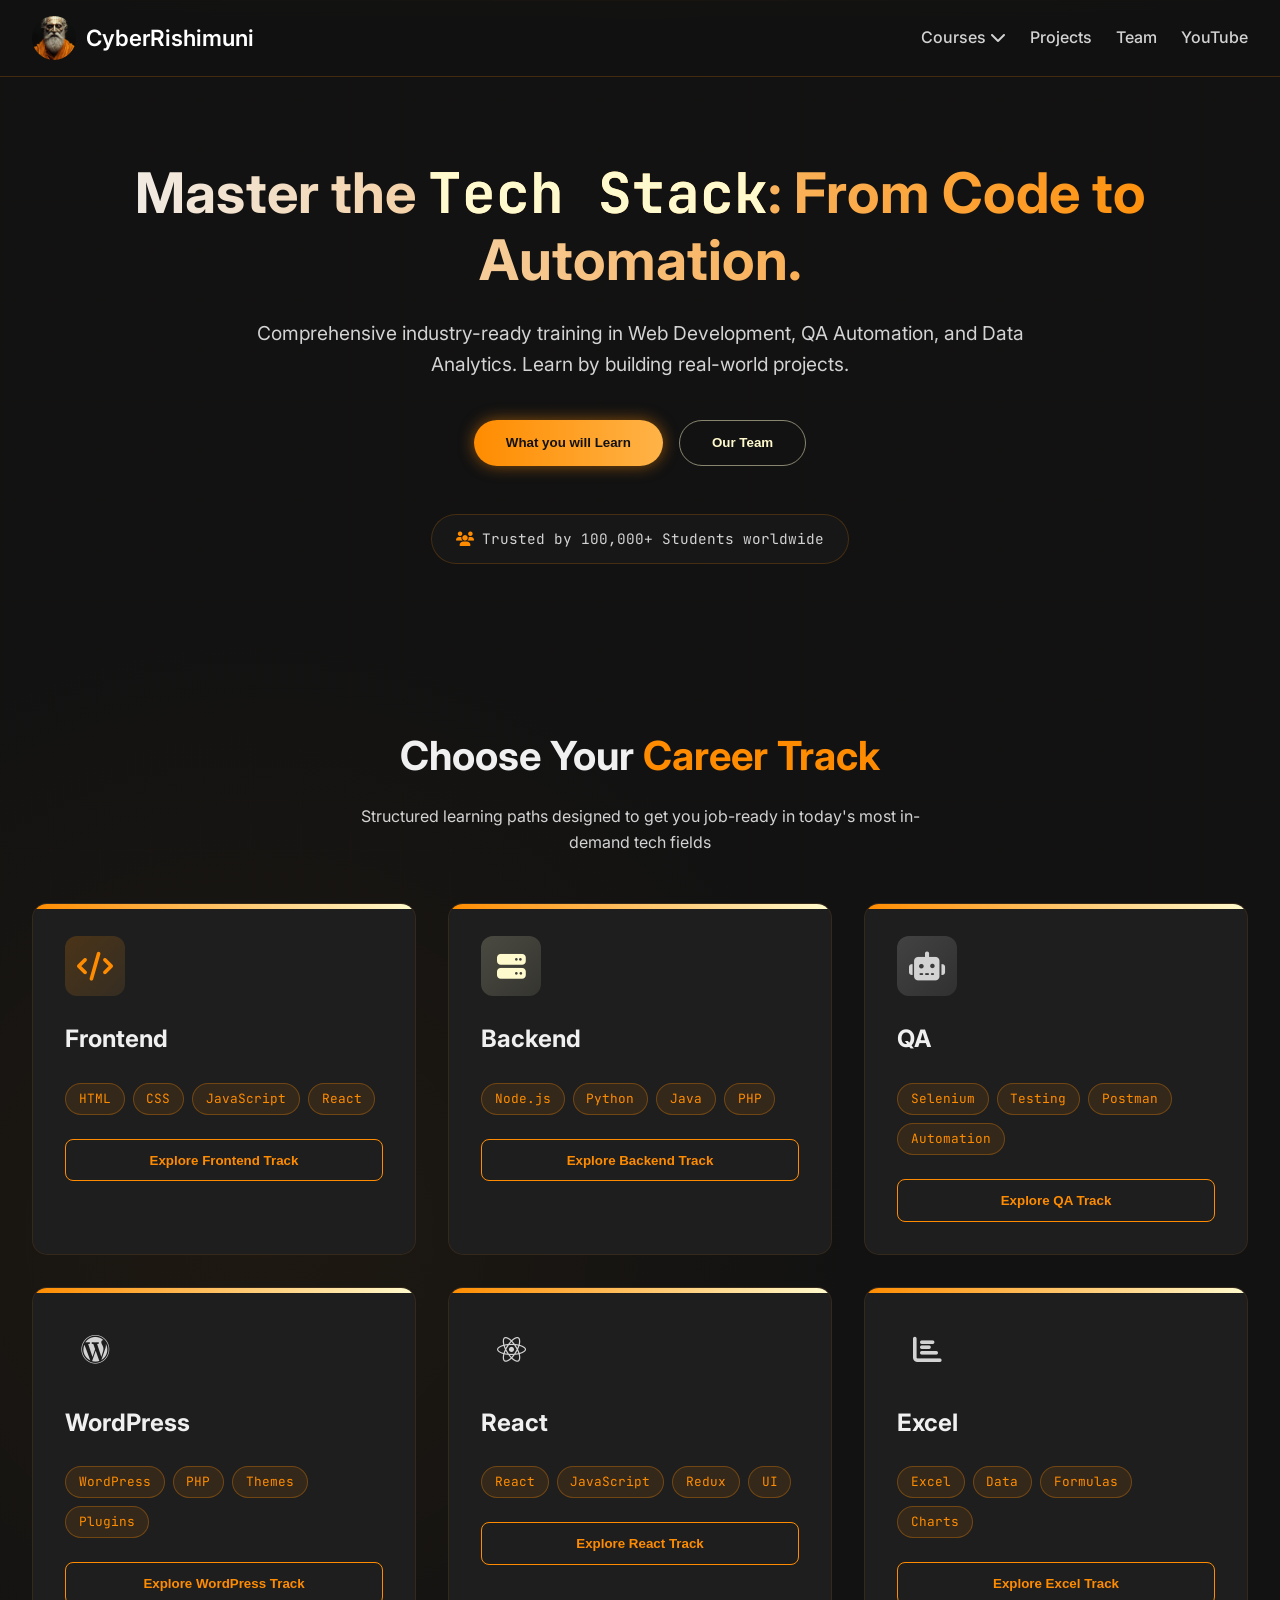
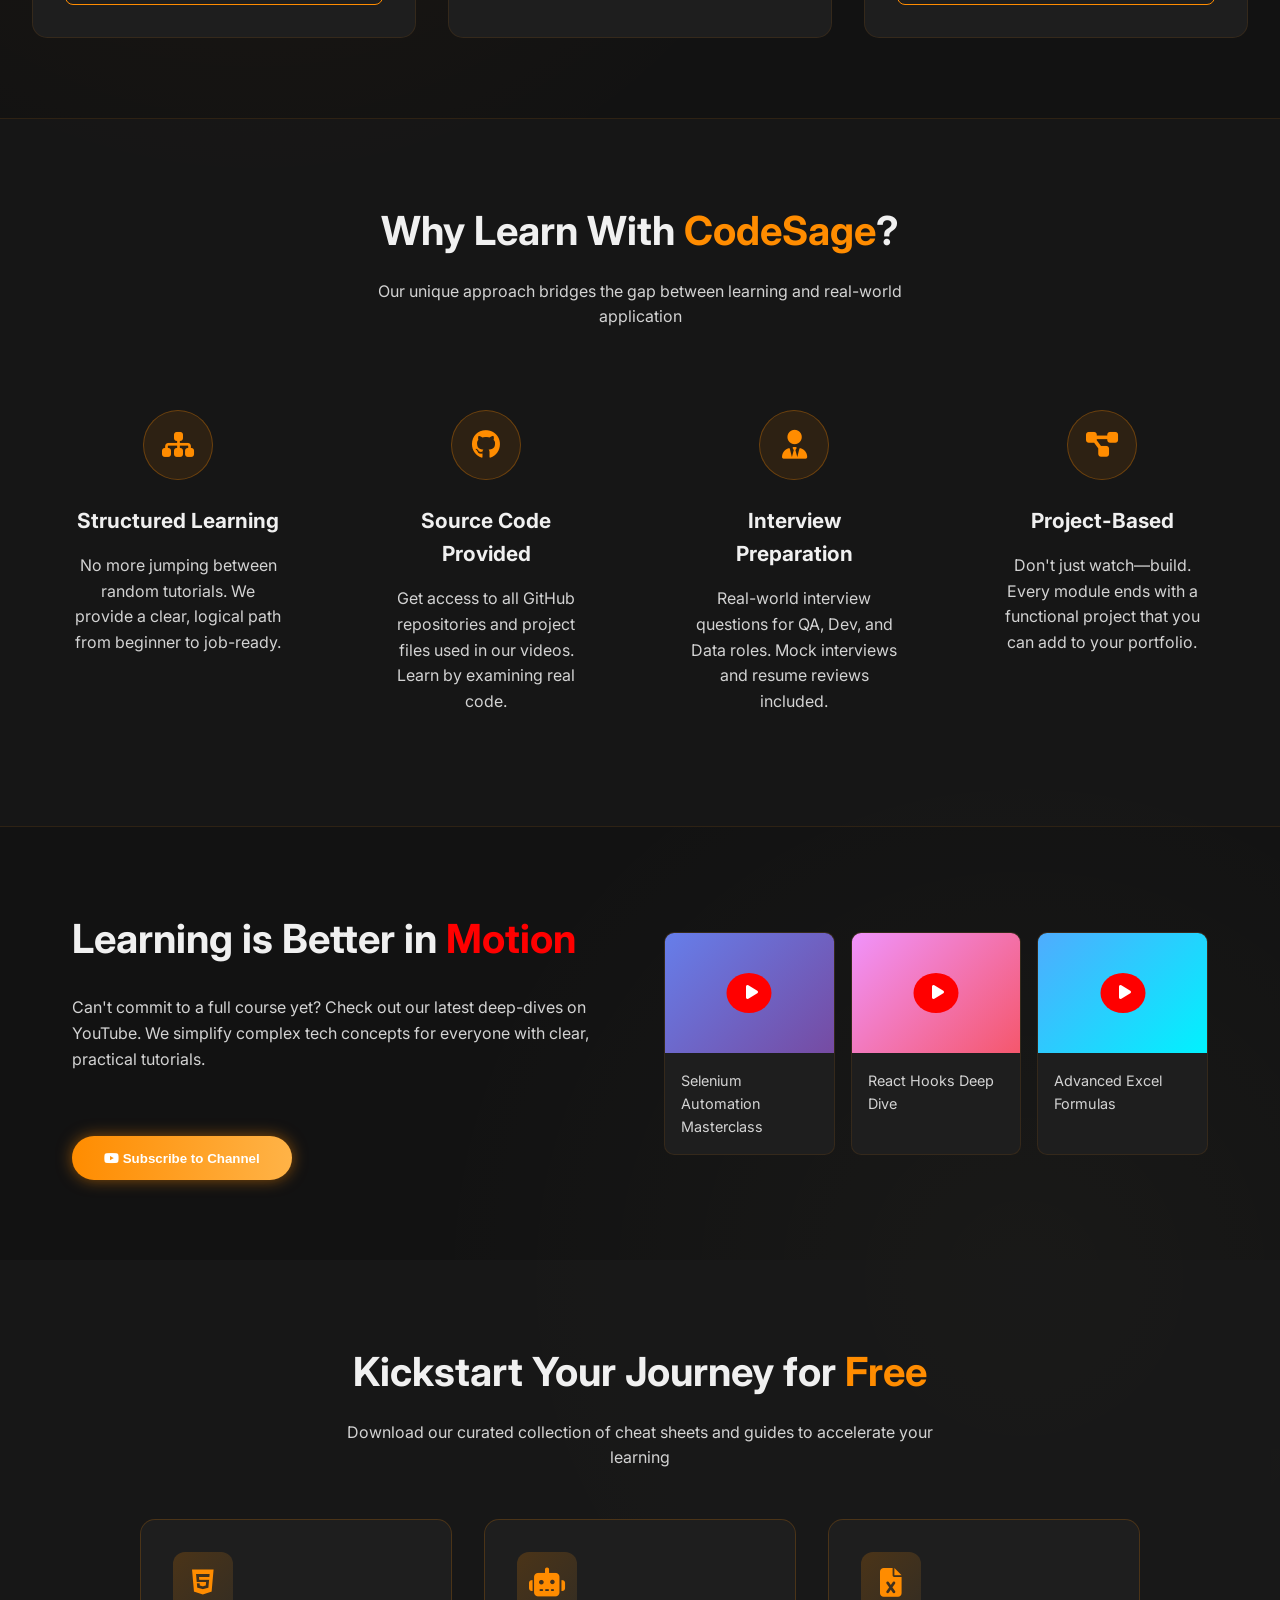
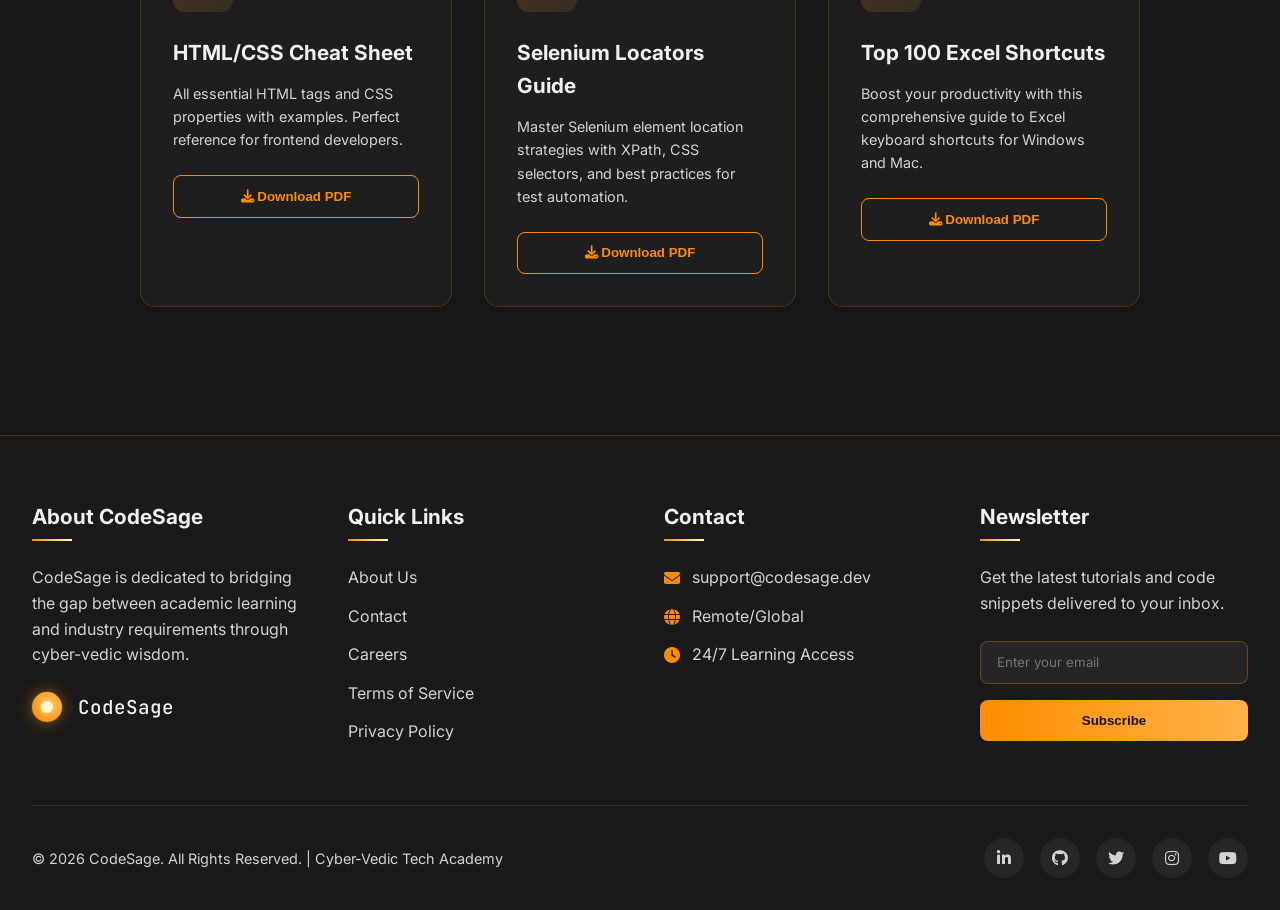
==== commit 2742e98b: "Update index.html" ====
--- a/index.html
+++ b/index.html
@@ -78,10 +78,12 @@
         <h1>Master the <span>Tech Stack</span>: From Code to Automation.</h1>
         <p>Comprehensive industry-ready training in Web Development, QA Automation, and Data Analytics. Learn by building real-world projects.</p>
         
-        <div class="hero-buttons">
-            <button class="btn-primary">View All Courses</button>
-            <button class="btn-secondary"><i class="fab fa-youtube"></i> Watch on YouTube</button>
-        </div>
+<div class="hero-buttons">
+    <button class="btn-primary" onclick="window.location.href='learn.html'">What you will Learn</button>
+    <button class="btn-secondary" onclick="window.location.href='team.html'">Our Team</button>
+</div>
+
+
         
         <div class="trust-badge">
             <i class="fas fa-users"></i>
@@ -336,4 +338,4 @@
     
   
 </body>
-</html>+</html>
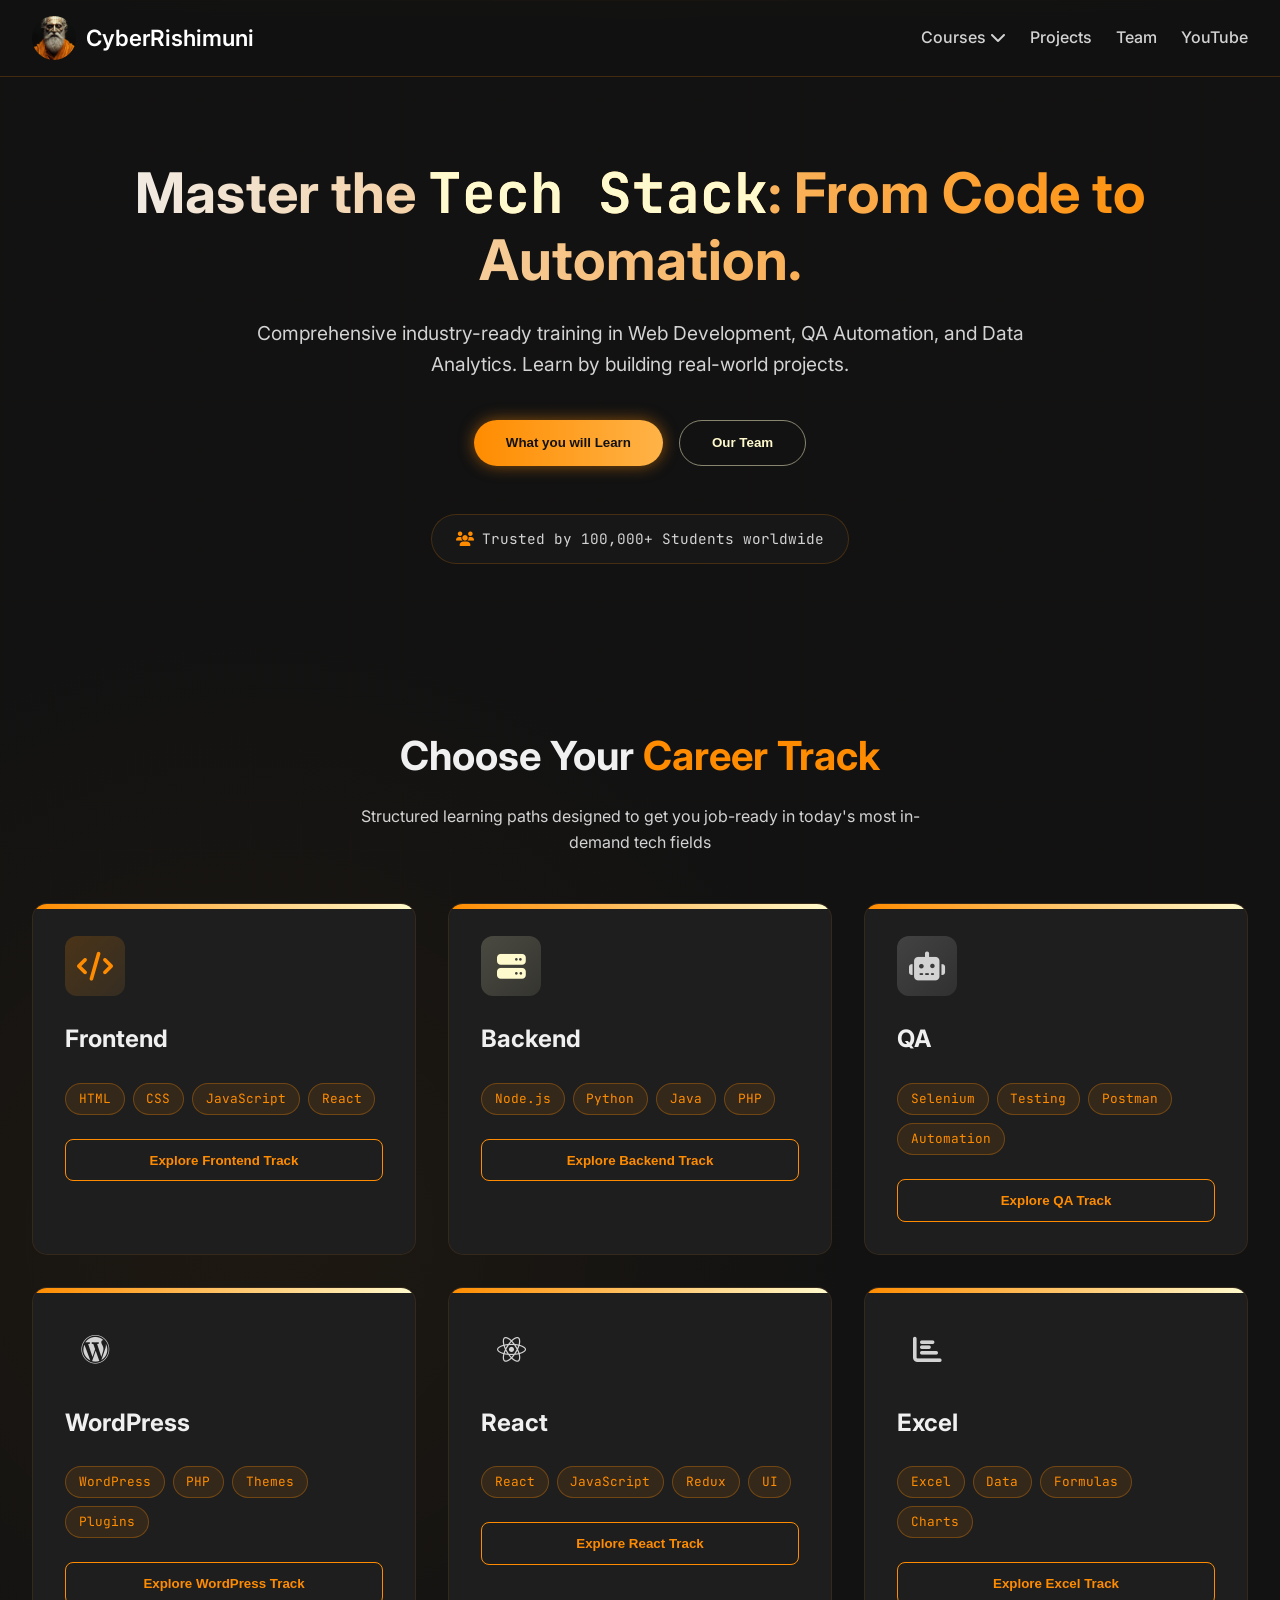
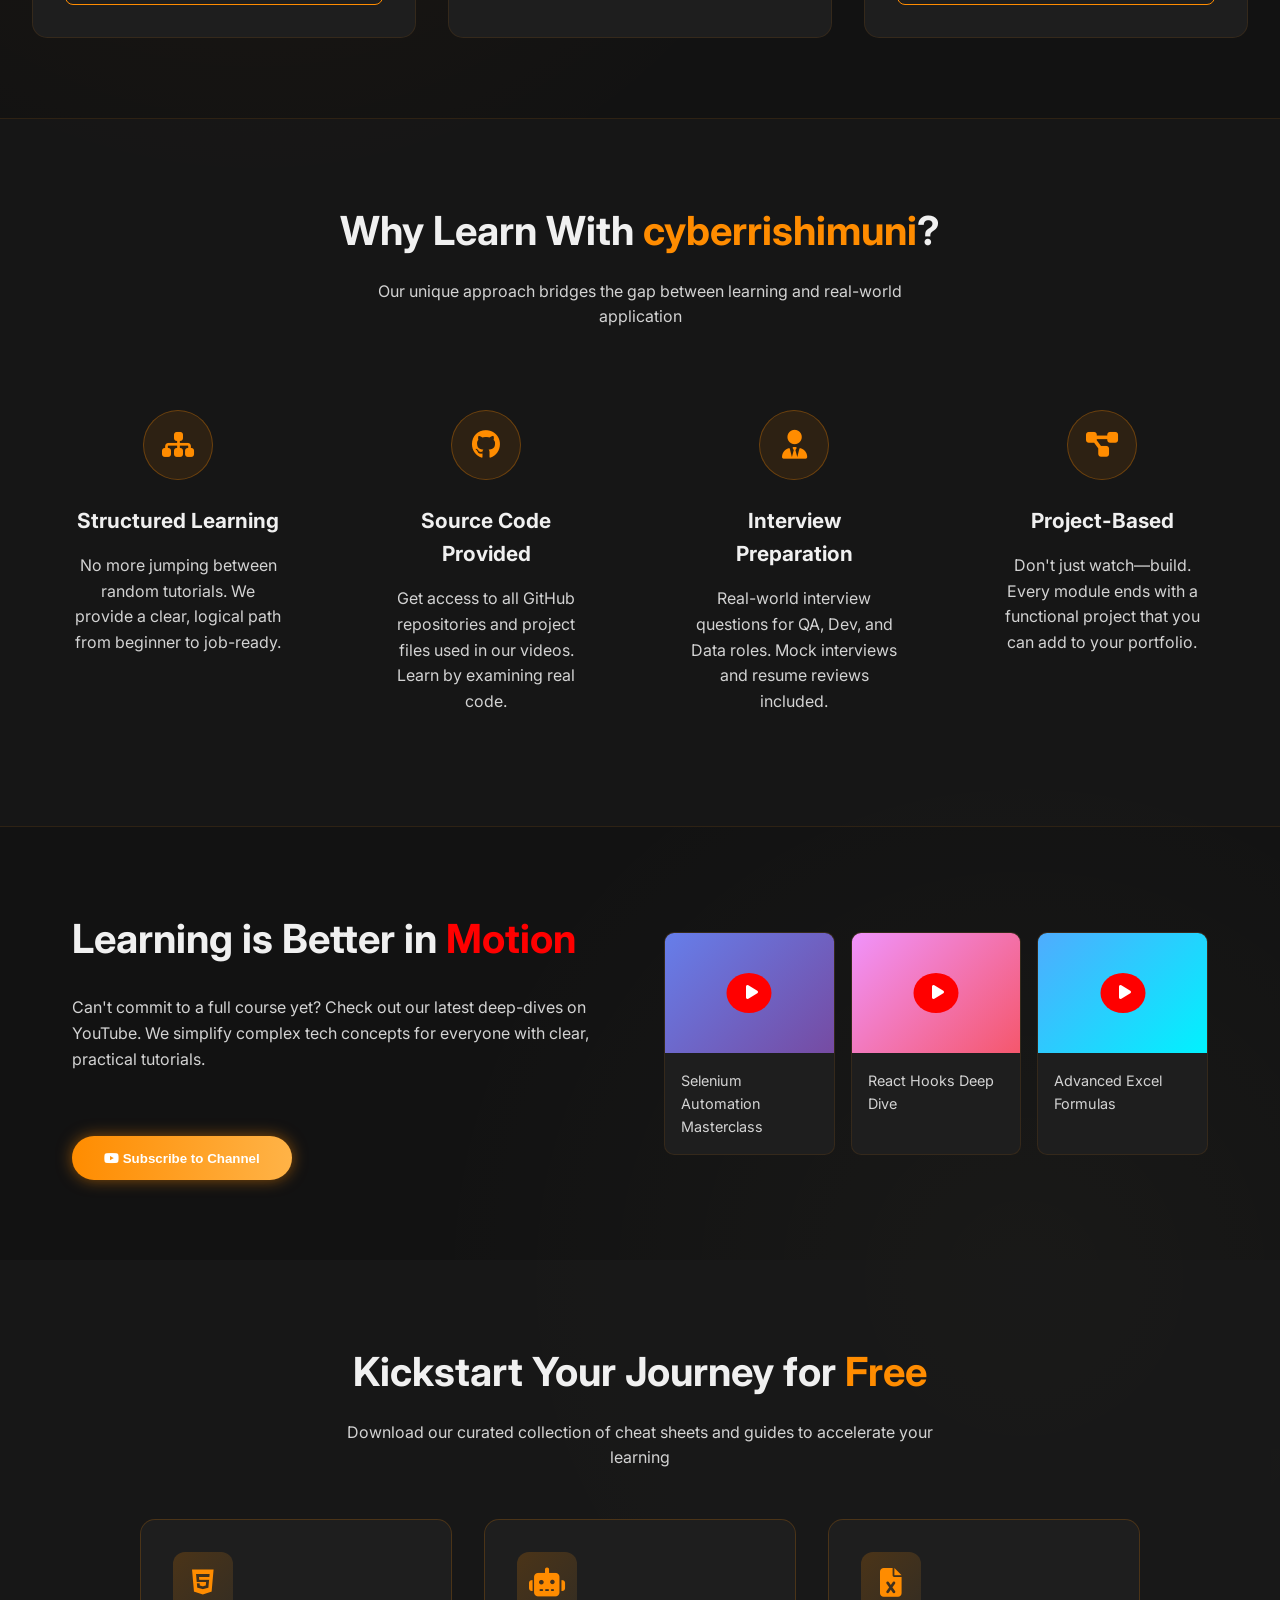
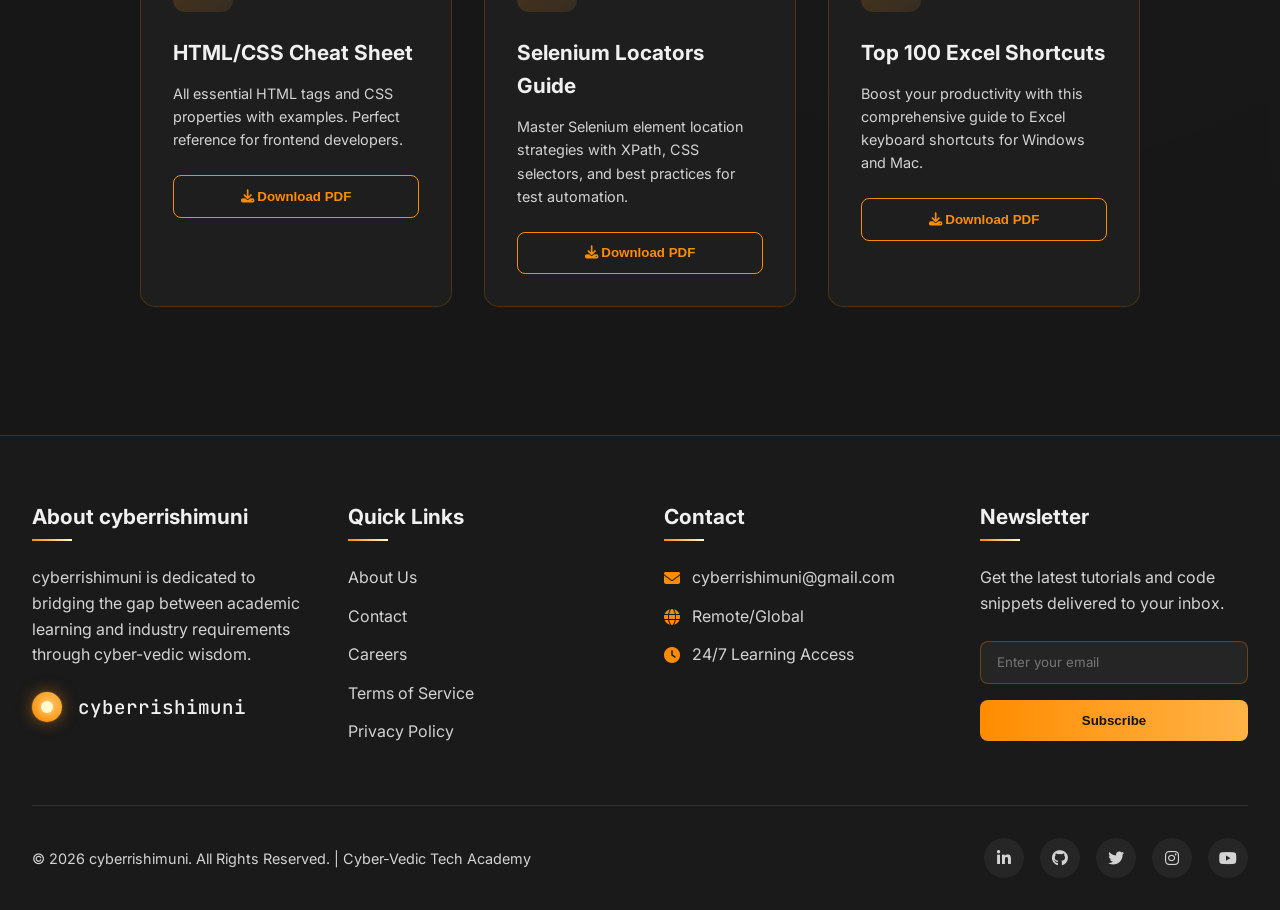
==== commit ea26c036: "updated db" ====
--- a/index.html
+++ b/index.html
@@ -3,7 +3,7 @@
 <head>
     <meta charset="UTF-8">
     <meta name="viewport" content="width=device-width, initial-scale=1.0">
-    <title>CodeSage | Cyber-Vedic Tech Academy</title>
+    <title>cyberrishimuni | Cyber-Vedic Tech Academy</title>
     <link rel="stylesheet" href="https://cdnjs.cloudflare.com/ajax/libs/font-awesome/6.4.0/css/all.min.css">
     <link rel="preconnect" href="https://fonts.googleapis.com">
     <link rel="preconnect" href="https://fonts.gstatic.com" crossorigin>
@@ -178,7 +178,7 @@
     <!-- Why Learn With Us Section -->
     <section class="value-props">
         <div class="section-header">
-            <h2>Why Learn With <span style="color: var(--saffron);">CodeSage</span>?</h2>
+            <h2>Why Learn With <span style="color: var(--saffron);">cyberrishimuni</span>?</h2>
             <p>Our unique approach bridges the gap between learning and real-world application</p>
         </div>
         
@@ -284,11 +284,11 @@
     <footer class="footer">
         <div class="footer-container">
             <div class="footer-column">
-                <h3>About CodeSage</h3>
-                <p style="color: var(--silver-text); margin-bottom: 1.5rem;">CodeSage is dedicated to bridging the gap between academic learning and industry requirements through cyber-vedic wisdom.</p>
+                <h3>About cyberrishimuni</h3>
+                <p style="color: var(--silver-text); margin-bottom: 1.5rem;">cyberrishimuni is dedicated to bridging the gap between academic learning and industry requirements through cyber-vedic wisdom.</p>
                 <div class="logo" style="font-size: 1.2rem;">
                     <div class="logo-icon" style="width: 30px; height: 30px;"></div>
-                    CodeSage
+                    cyberrishimuni
                 </div>
             </div>
             
@@ -306,7 +306,7 @@
             <div class="footer-column">
                 <h3>Contact</h3>
                 <div class="contact-info">
-                    <p><i class="fas fa-envelope"></i> support@codesage.dev</p>
+                    <p><i class="fas fa-envelope"></i>cyberrishimuni@gmail.com</p>
                     <p><i class="fas fa-globe"></i> Remote/Global</p>
                     <p><i class="fas fa-clock"></i> 24/7 Learning Access</p>
                 </div>
@@ -324,7 +324,7 @@
         
         <div class="footer-bottom">
             <div class="copyright">
-                © 2026 CodeSage. All Rights Reserved. | Cyber-Vedic Tech Academy
+                © 2026 cyberrishimuni. All Rights Reserved. | Cyber-Vedic Tech Academy
             </div>
             <div class="social-icons">
                 <a href="#"><i class="fab fa-linkedin-in"></i></a>
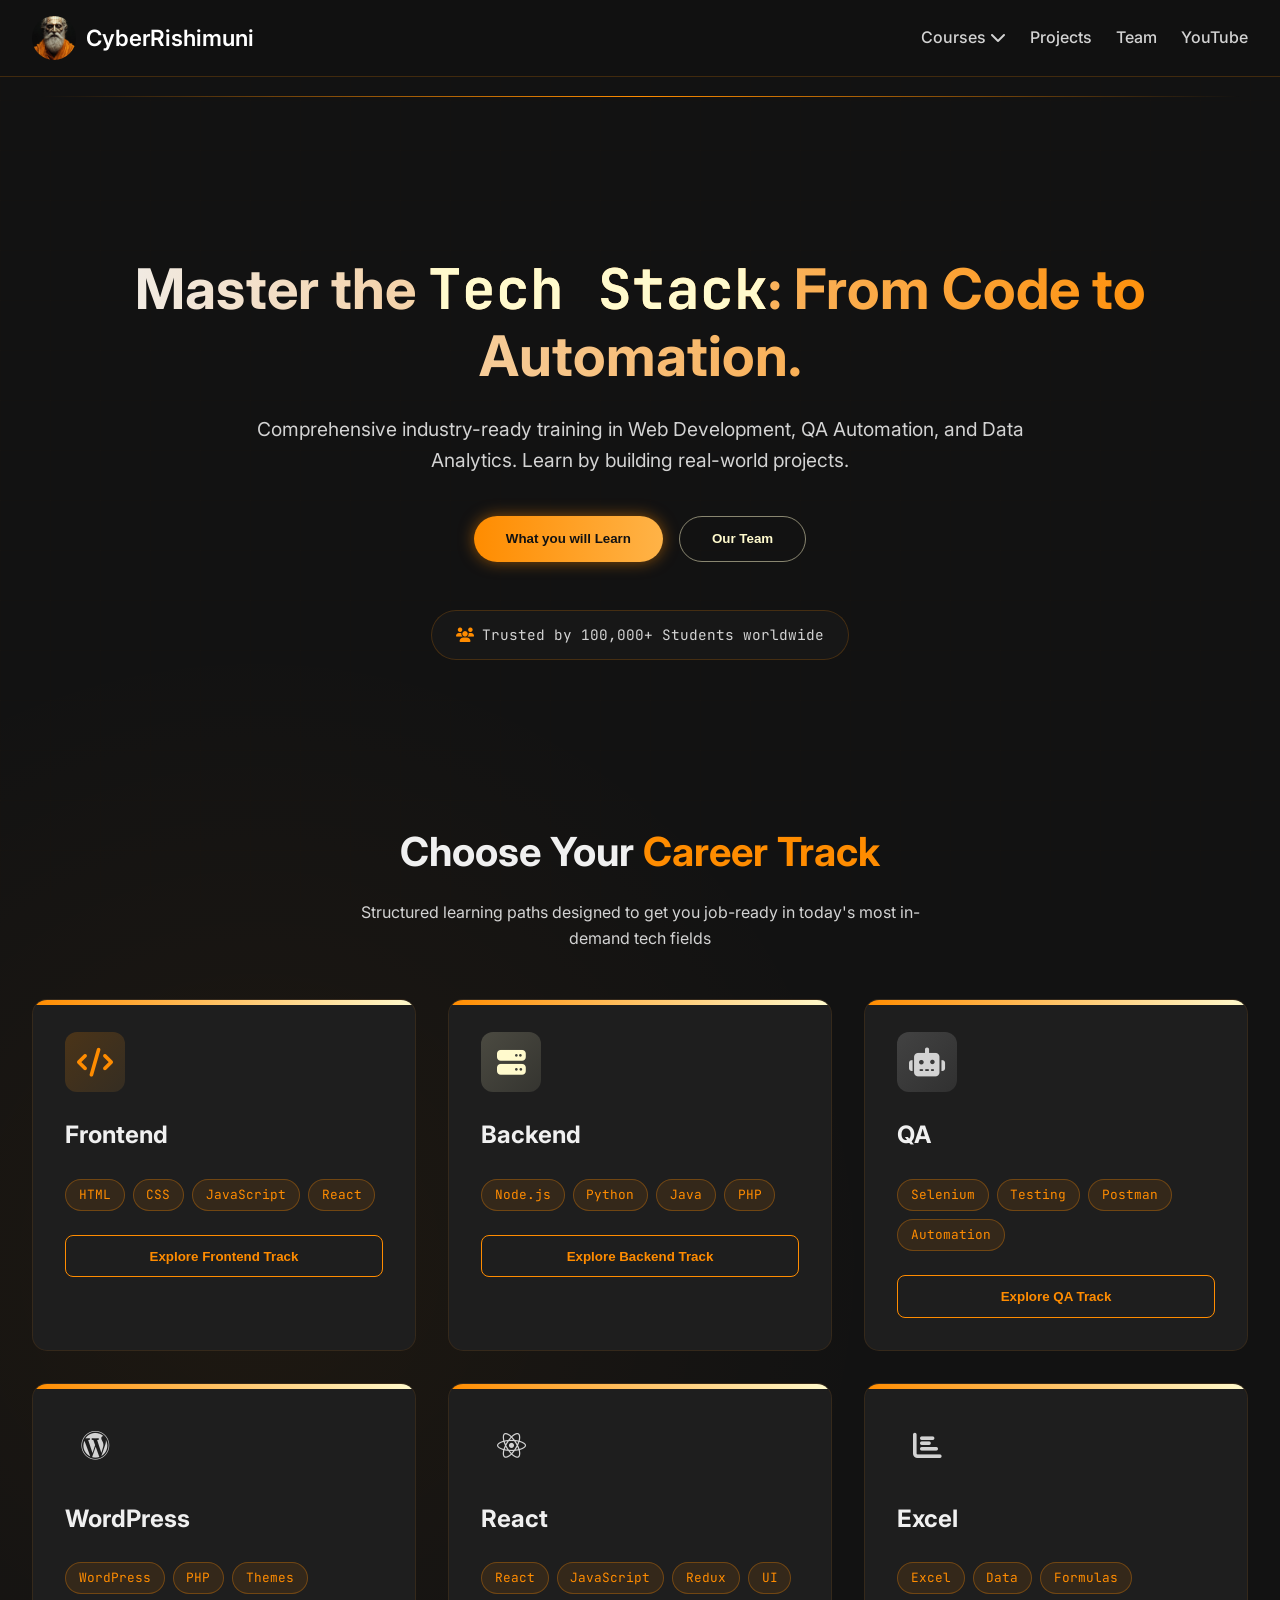
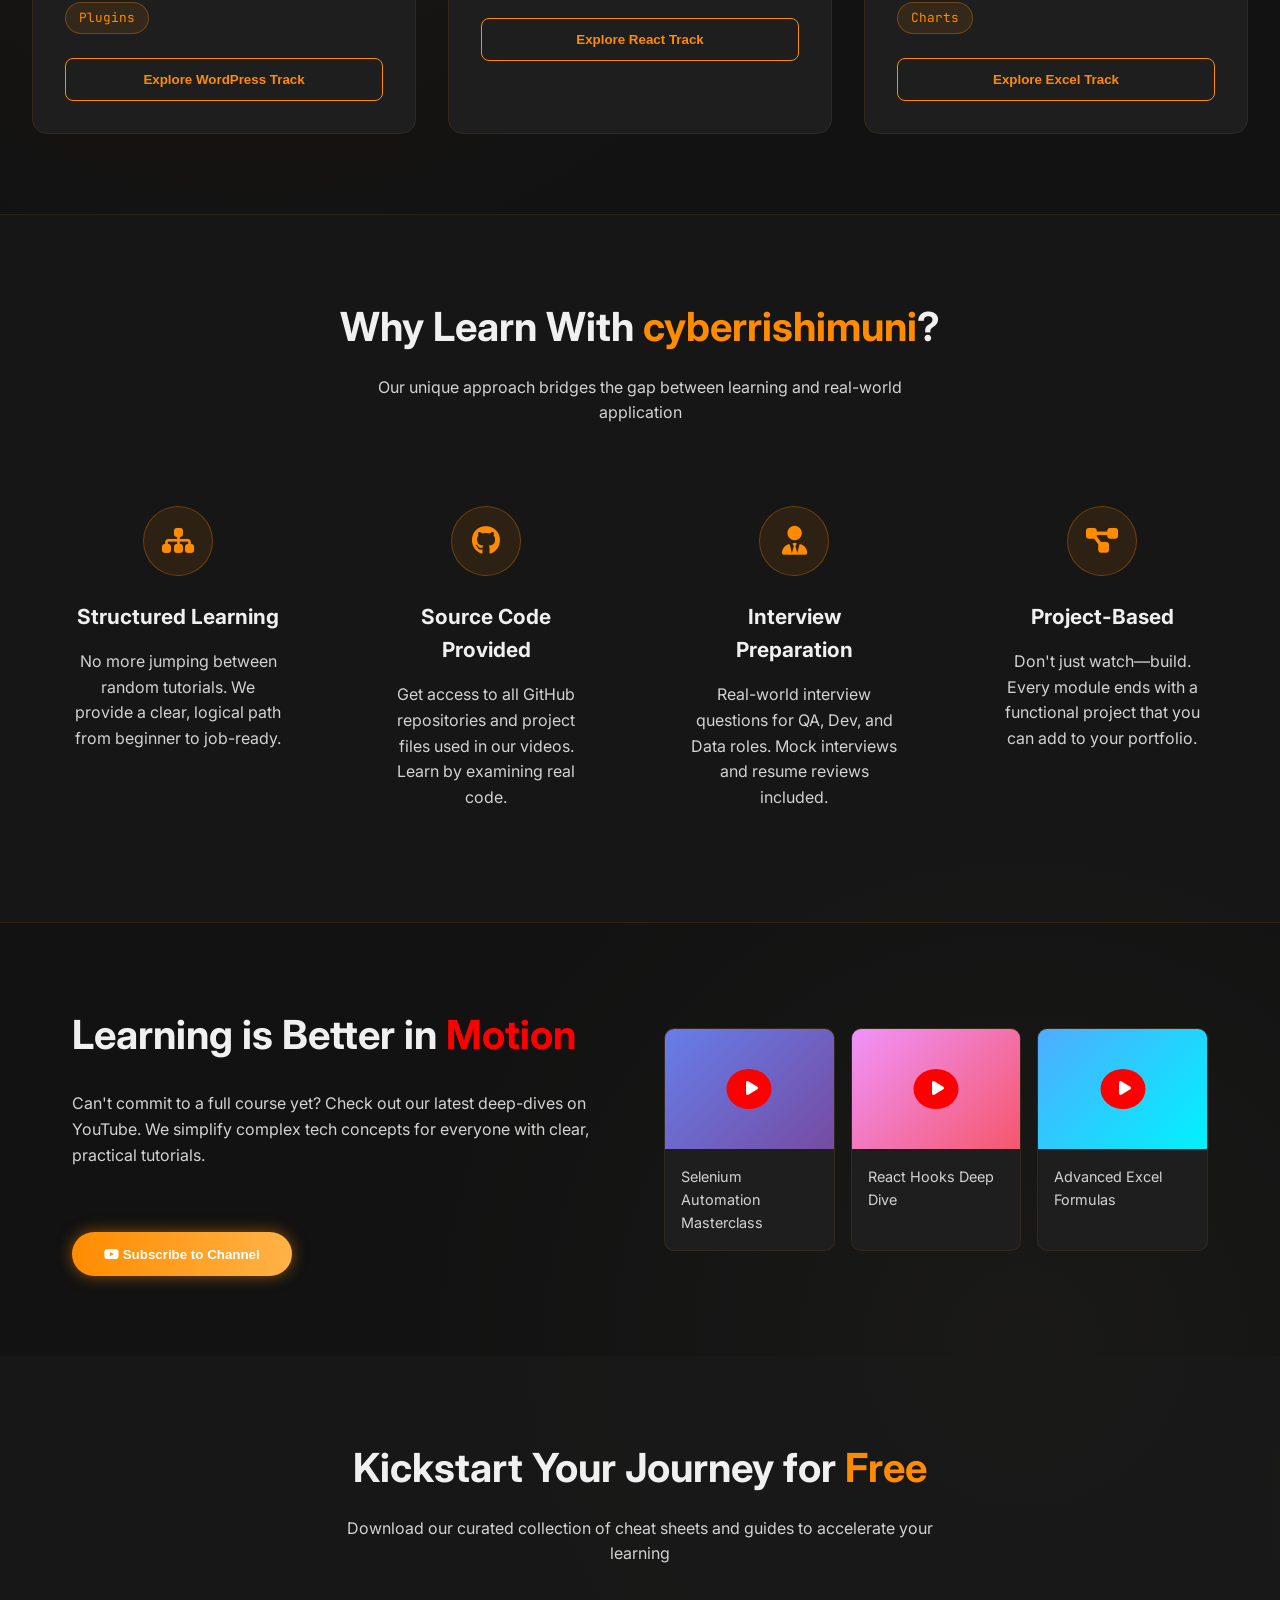
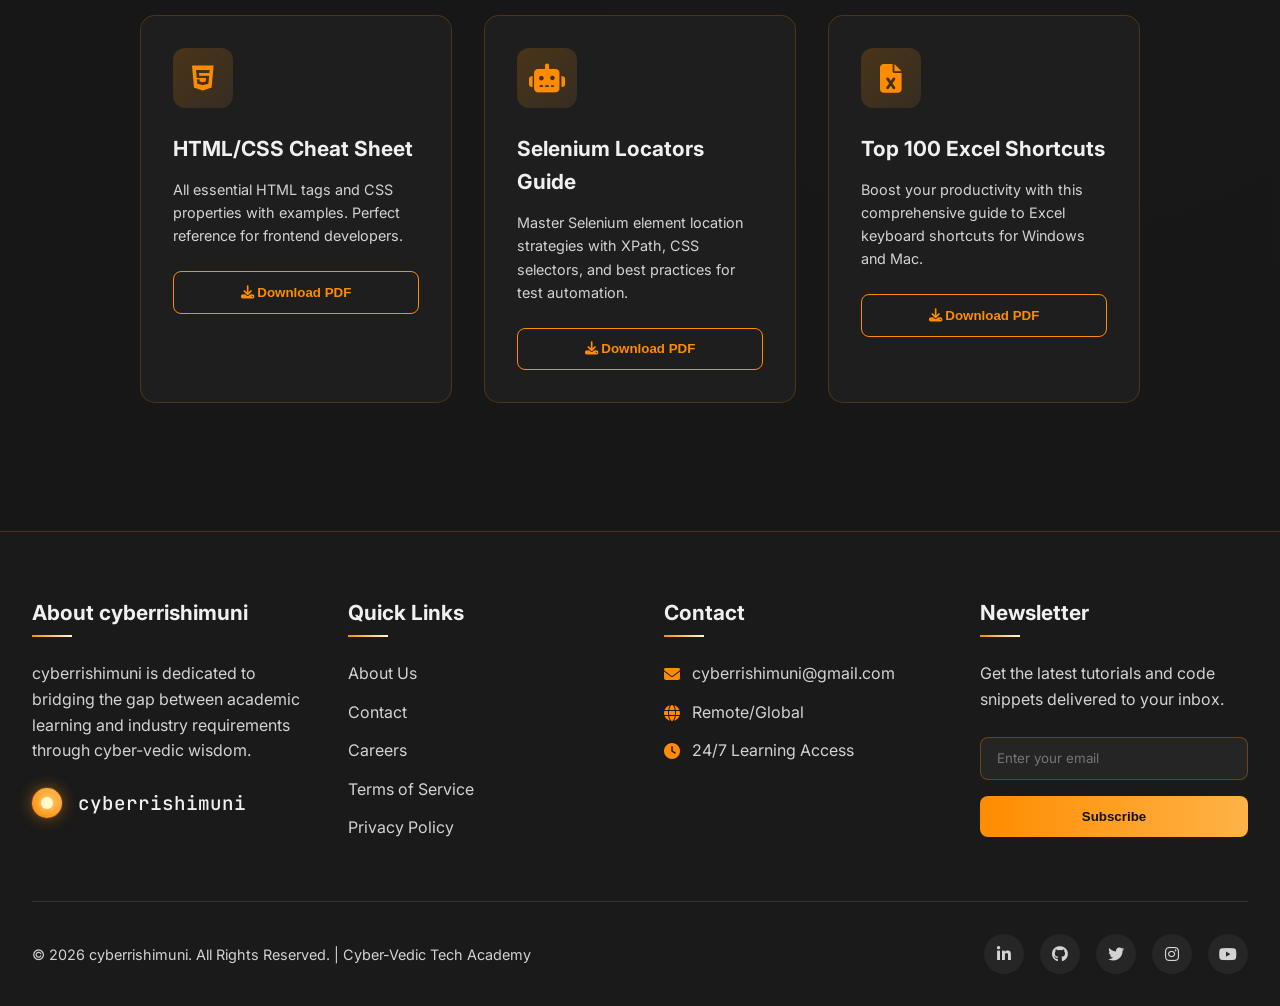
==== commit e9b934ec: "updated db" ====
--- a/index.html
+++ b/index.html
@@ -52,6 +52,7 @@
 </a>
 
             
+            <button class="mobile-toggle" aria-label="Toggle Navigation"><span></span><span></span><span></span></button>
             <nav class="nav-menu">
                 <ul class="nav-links">
                     <li class="dropdown">
@@ -337,5 +338,27 @@
     </footer>
     
   
+
+    <script>
+    document.addEventListener('DOMContentLoaded', function() {
+        const toggle = document.querySelector('.mobile-toggle');
+        const nav = document.querySelector('.nav-menu');
+        if (!toggle || !nav) return;
+
+        toggle.addEventListener('click', function() {
+            nav.classList.toggle('active');
+            toggle.classList.toggle('open');
+        });
+
+        nav.querySelectorAll('a').forEach(link => {
+            link.addEventListener('click', function() {
+                if (window.innerWidth < 900) {
+                    nav.classList.remove('active');
+                    toggle.classList.remove('open');
+                }
+            });
+        });
+    });
+    </script>
 </body>
 </html>
--- a/style.css
+++ b/style.css
@@ -39,6 +39,10 @@
             background-image: 
                 radial-gradient(circle at 20% 30%, rgba(255, 140, 0, 0.05) 0%, transparent 20%),
                 radial-gradient(circle at 80% 70%, rgba(255, 250, 205, 0.03) 0%, transparent 20%);
+            display: block !important;
+            align-items: normal !important;
+            justify-content: normal !important;
+            padding-top: 6rem; /* space for fixed header */
         }
         
         /* Circuit Pattern Background */
@@ -150,6 +154,36 @@
             color: var(--saffron);
         }
         
+        .mobile-toggle {
+            display: none;
+            background: transparent;
+            border: none;
+            cursor: pointer;
+            padding: 0.4rem;
+            margin-right: 1rem;
+        }
+
+        .mobile-toggle span {
+            display: block;
+            width: 22px;
+            height: 2px;
+            margin: 4px 0;
+            background: var(--saffron);
+            transition: 0.3s;
+        }
+
+        .mobile-toggle.open span:nth-child(1) {
+            transform: translateY(6px) rotate(45deg);
+        }
+
+        .mobile-toggle.open span:nth-child(2) {
+            opacity: 0;
+        }
+
+        .mobile-toggle.open span:nth-child(3) {
+            transform: translateY(-6px) rotate(-45deg);
+        }
+
         .nav-links a::after {
             content: '';
             position: absolute;
@@ -886,6 +920,42 @@
                 display: none;
             }
             
+            .mobile-toggle {
+                display: block;
+            }
+
+            .nav-menu {
+                position: fixed;
+                top: 72px;
+                left: 0;
+                right: 0;
+                background: rgba(18, 18, 18, 0.98);
+                flex-direction: column;
+                padding: 1rem 1.2rem;
+                display: none;
+                border-top: 1px solid rgba(255, 140, 0, 0.2);
+                z-index: 999;
+            }
+
+            .nav-menu.active {
+                display: flex;
+            }
+
+            .nav-menu.active .nav-links {
+                display: flex;
+            }
+
+            .nav-links {
+                flex-direction: column;
+                gap: 1rem;
+                display: none;
+            }
+
+            .nav-links a {
+                display: block;
+                width: 100%;
+                padding: 0.75rem 0;
+            }
             
         }
         
@@ -916,6 +986,23 @@
                 grid-template-columns: 1fr;
             }
             
+            .footer {
+                padding: 2.5rem 1rem 1.5rem;
+            }
+
+            .footer-container {
+                grid-template-columns: 1fr;
+                gap: 1.2rem;
+            }
+
+            .footer-column h3 {
+                font-size: 1.1rem;
+            }
+
+            .footer-links li {
+                margin-bottom: 0.6rem;
+            }
+
             .footer-bottom {
                 flex-direction: column;
                 gap: 1.5rem;
--- a/style.css
+++ b/style.css
@@ -39,6 +39,10 @@
             background-image: 
                 radial-gradient(circle at 20% 30%, rgba(255, 140, 0, 0.05) 0%, transparent 20%),
                 radial-gradient(circle at 80% 70%, rgba(255, 250, 205, 0.03) 0%, transparent 20%);
+            display: block !important;
+            align-items: normal !important;
+            justify-content: normal !important;
+            padding-top: 6rem; /* space for fixed header */
         }
         
         /* Circuit Pattern Background */
@@ -150,6 +154,36 @@
             color: var(--saffron);
         }
         
+        .mobile-toggle {
+            display: none;
+            background: transparent;
+            border: none;
+            cursor: pointer;
+            padding: 0.4rem;
+            margin-right: 1rem;
+        }
+
+        .mobile-toggle span {
+            display: block;
+            width: 22px;
+            height: 2px;
+            margin: 4px 0;
+            background: var(--saffron);
+            transition: 0.3s;
+        }
+
+        .mobile-toggle.open span:nth-child(1) {
+            transform: translateY(6px) rotate(45deg);
+        }
+
+        .mobile-toggle.open span:nth-child(2) {
+            opacity: 0;
+        }
+
+        .mobile-toggle.open span:nth-child(3) {
+            transform: translateY(-6px) rotate(-45deg);
+        }
+
         .nav-links a::after {
             content: '';
             position: absolute;
@@ -886,6 +920,42 @@
                 display: none;
             }
             
+            .mobile-toggle {
+                display: block;
+            }
+
+            .nav-menu {
+                position: fixed;
+                top: 72px;
+                left: 0;
+                right: 0;
+                background: rgba(18, 18, 18, 0.98);
+                flex-direction: column;
+                padding: 1rem 1.2rem;
+                display: none;
+                border-top: 1px solid rgba(255, 140, 0, 0.2);
+                z-index: 999;
+            }
+
+            .nav-menu.active {
+                display: flex;
+            }
+
+            .nav-menu.active .nav-links {
+                display: flex;
+            }
+
+            .nav-links {
+                flex-direction: column;
+                gap: 1rem;
+                display: none;
+            }
+
+            .nav-links a {
+                display: block;
+                width: 100%;
+                padding: 0.75rem 0;
+            }
             
         }
         
@@ -916,6 +986,23 @@
                 grid-template-columns: 1fr;
             }
             
+            .footer {
+                padding: 2.5rem 1rem 1.5rem;
+            }
+
+            .footer-container {
+                grid-template-columns: 1fr;
+                gap: 1.2rem;
+            }
+
+            .footer-column h3 {
+                font-size: 1.1rem;
+            }
+
+            .footer-links li {
+                margin-bottom: 0.6rem;
+            }
+
             .footer-bottom {
                 flex-direction: column;
                 gap: 1.5rem;
